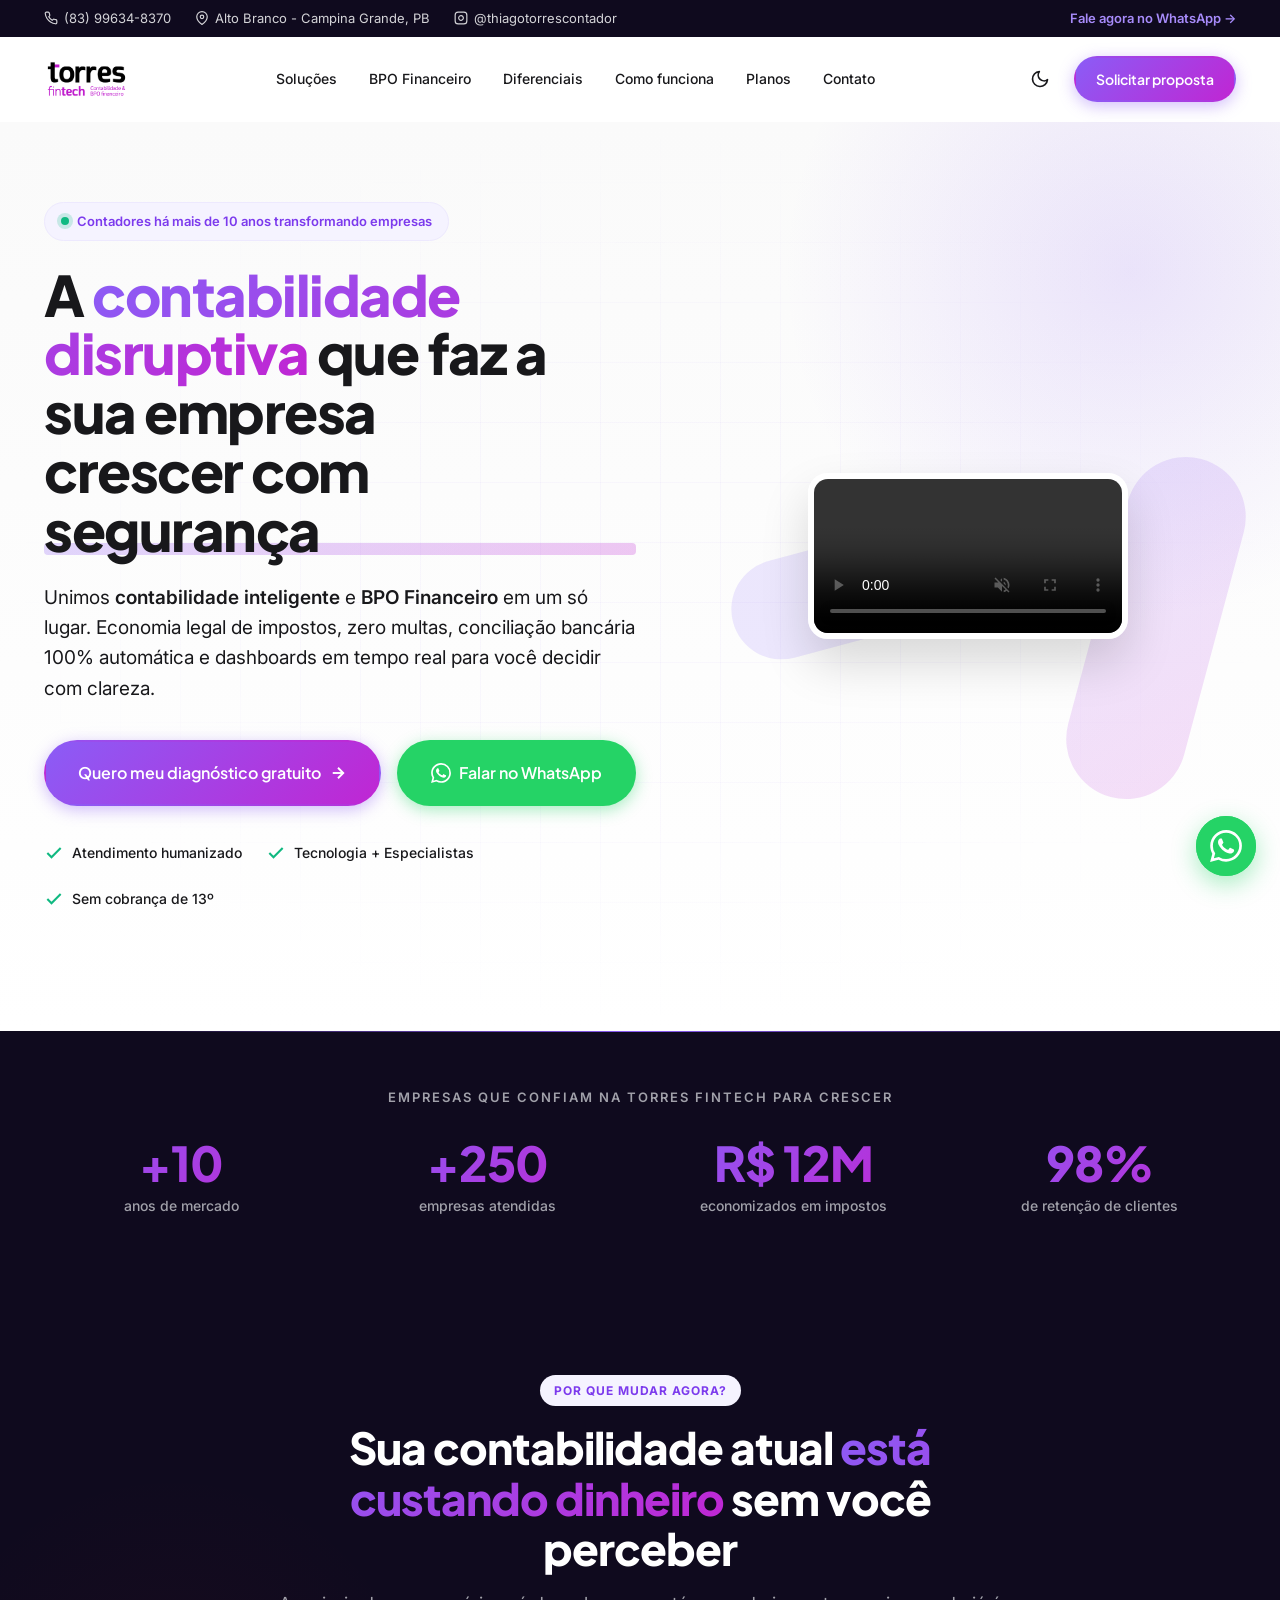
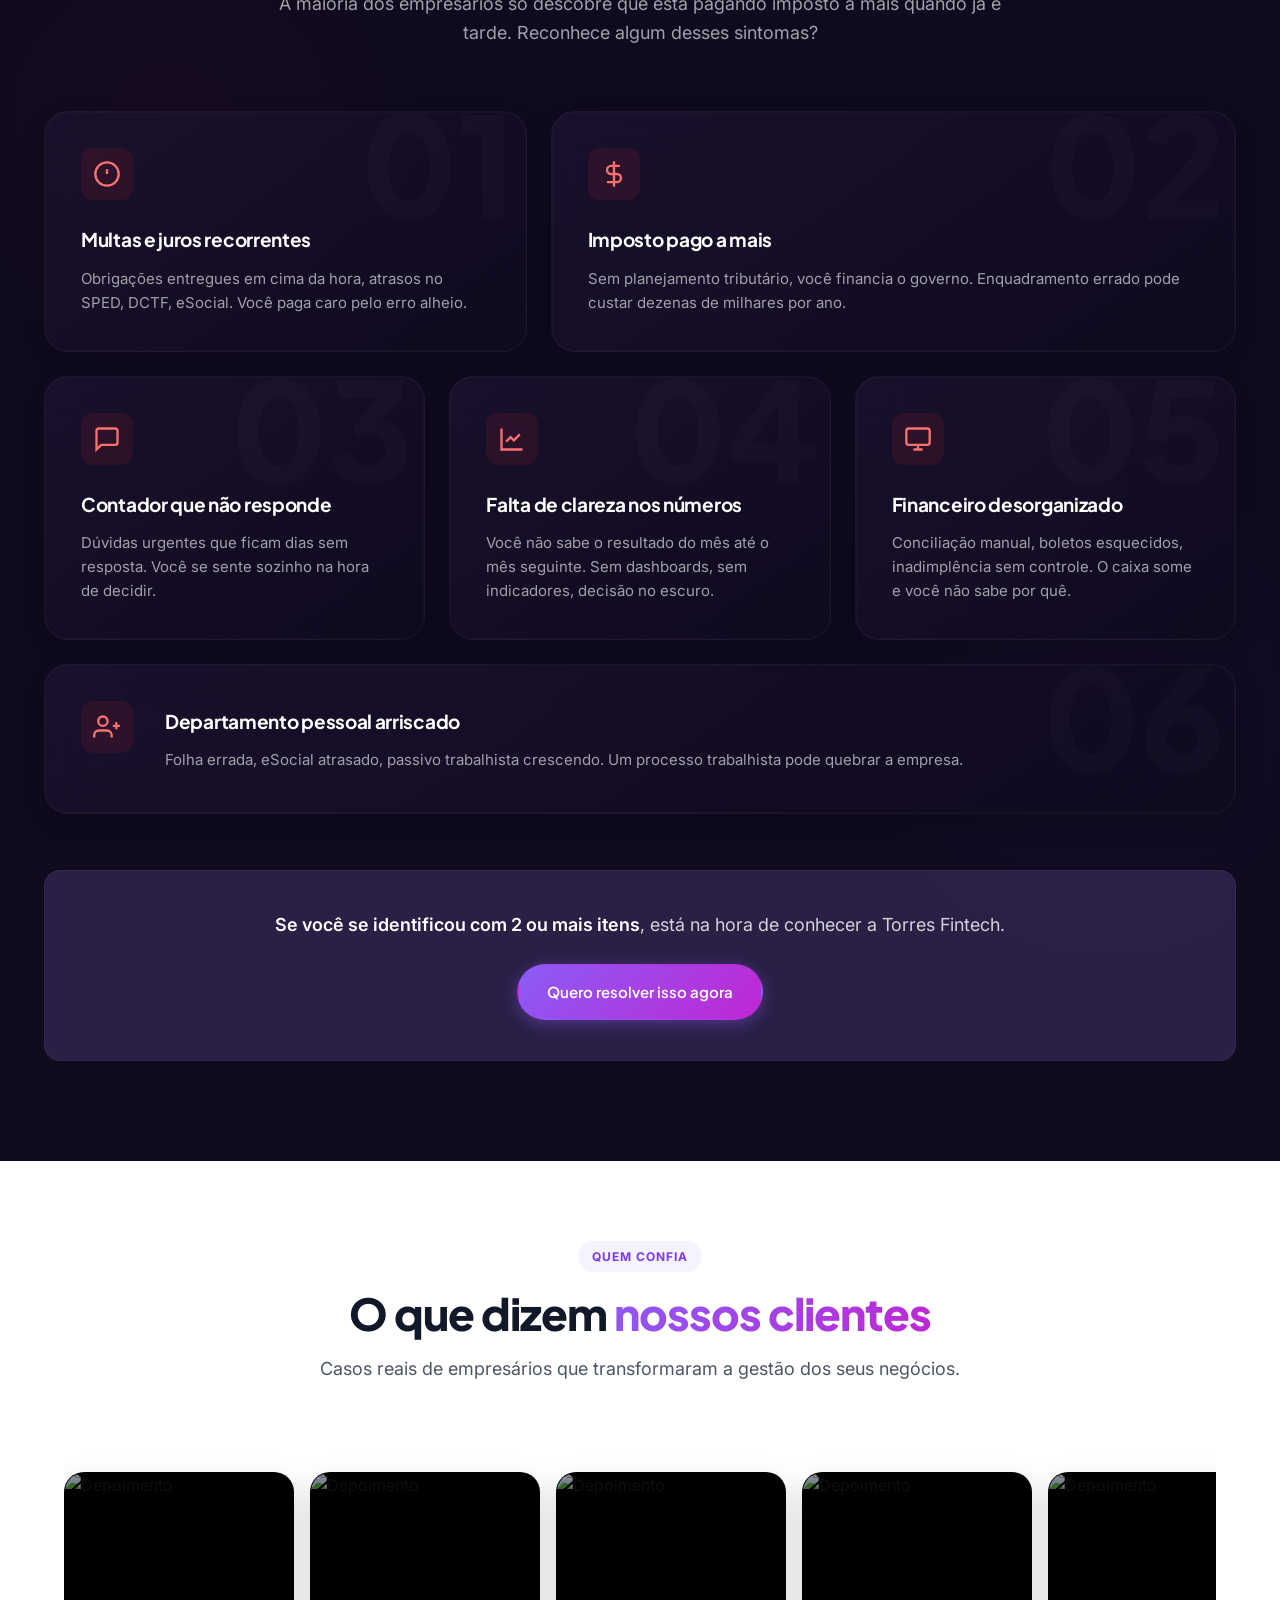
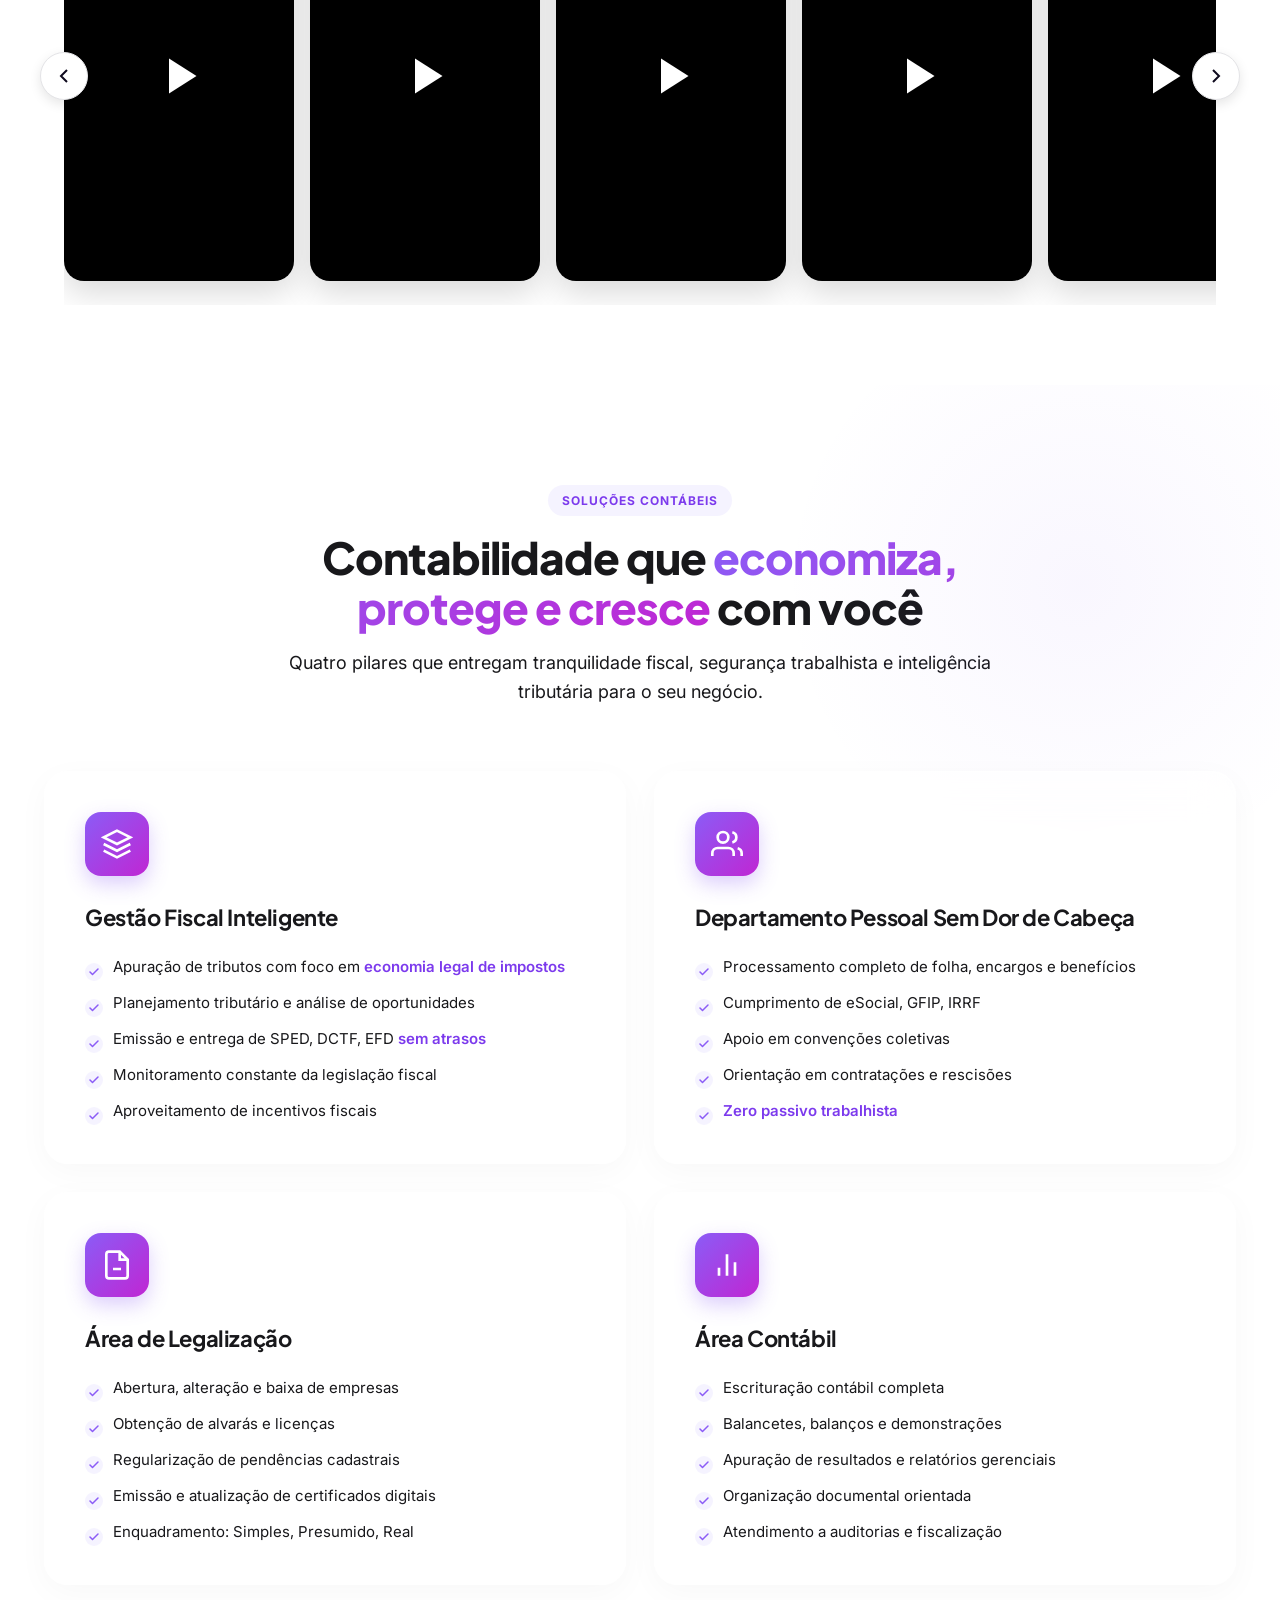
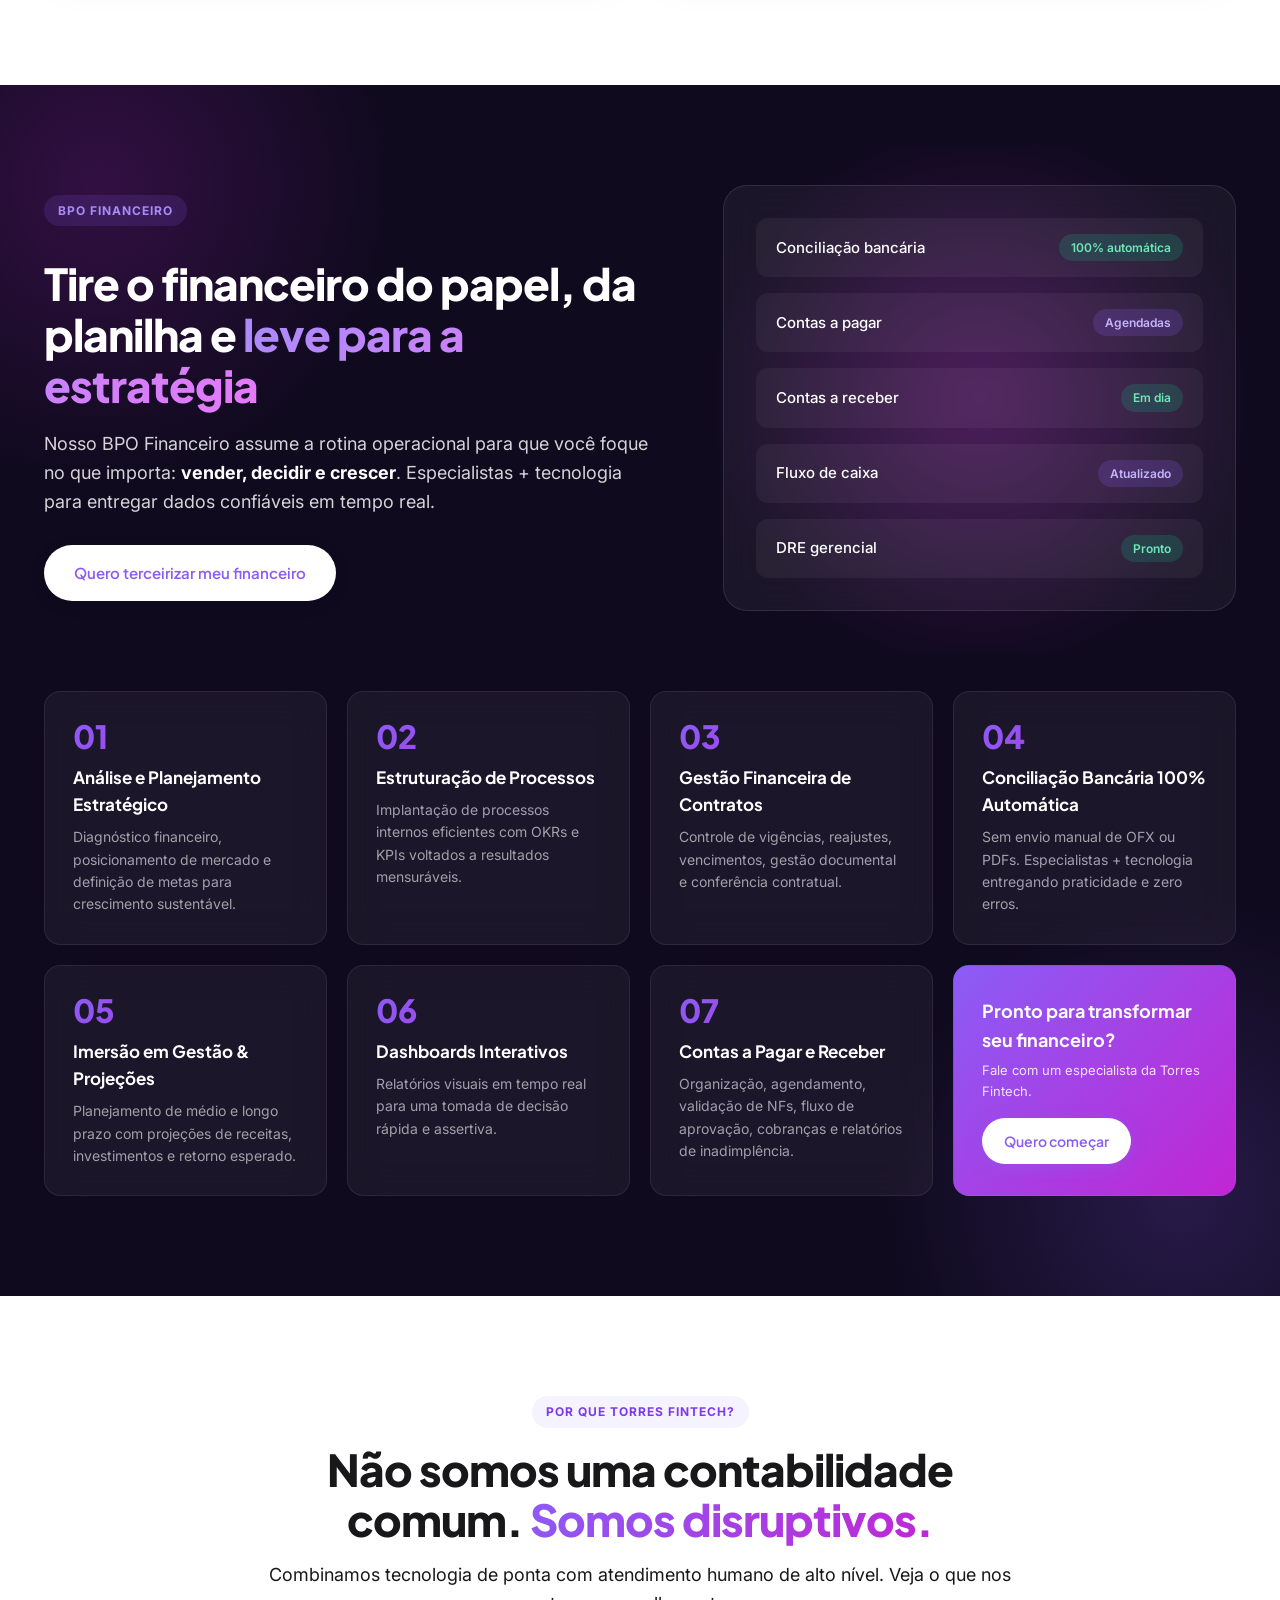
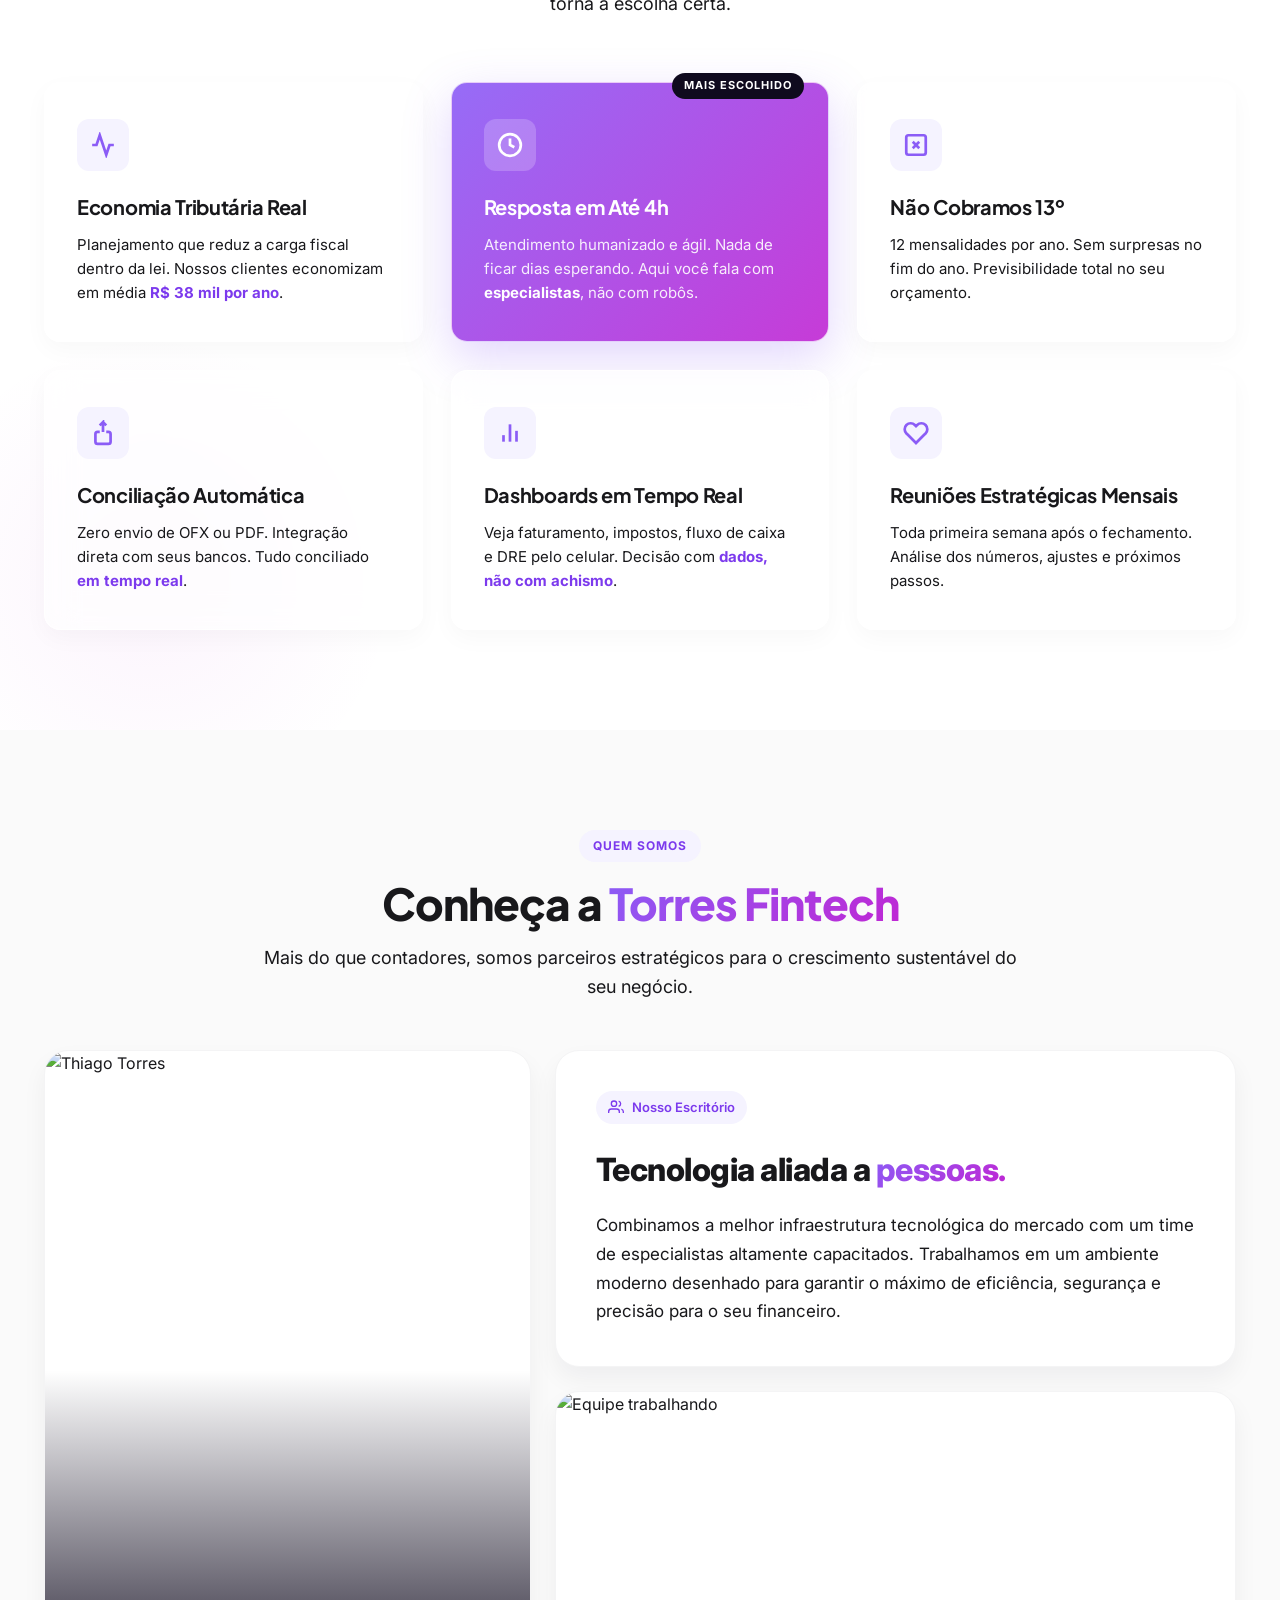
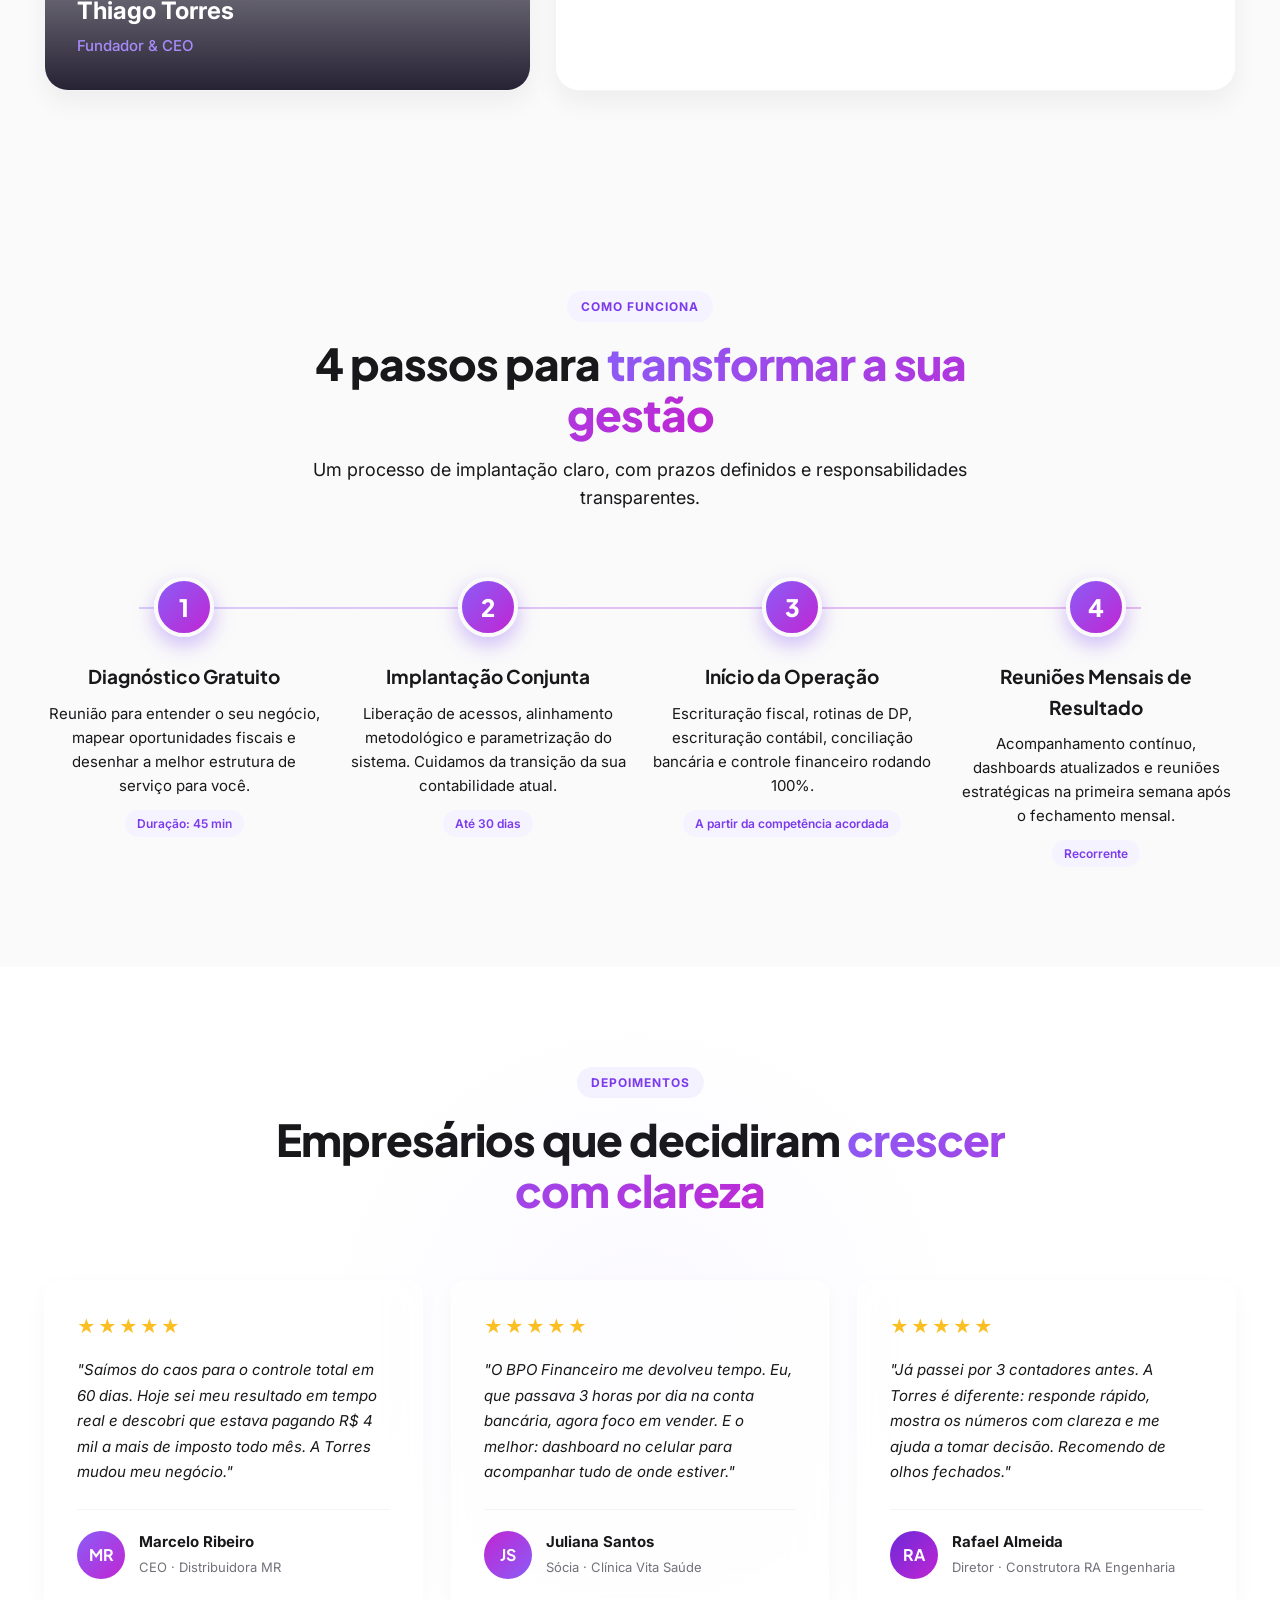
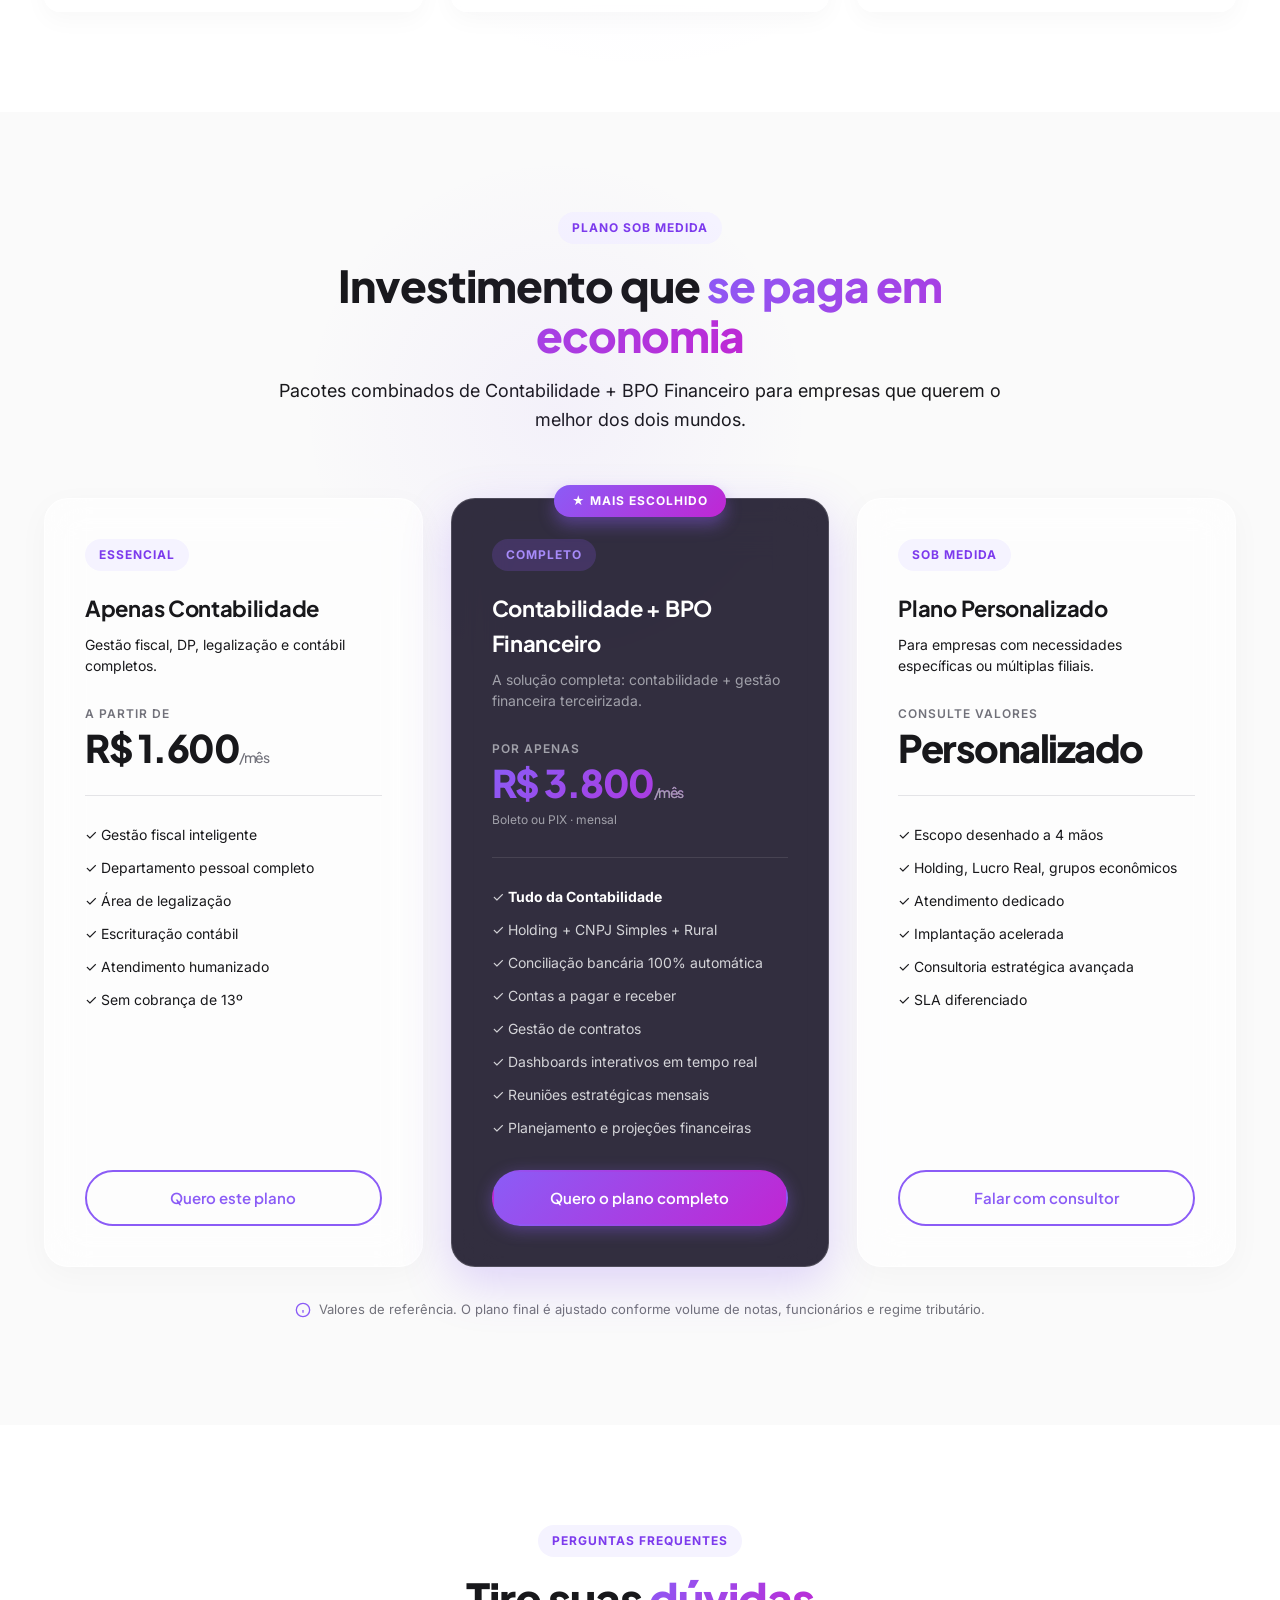
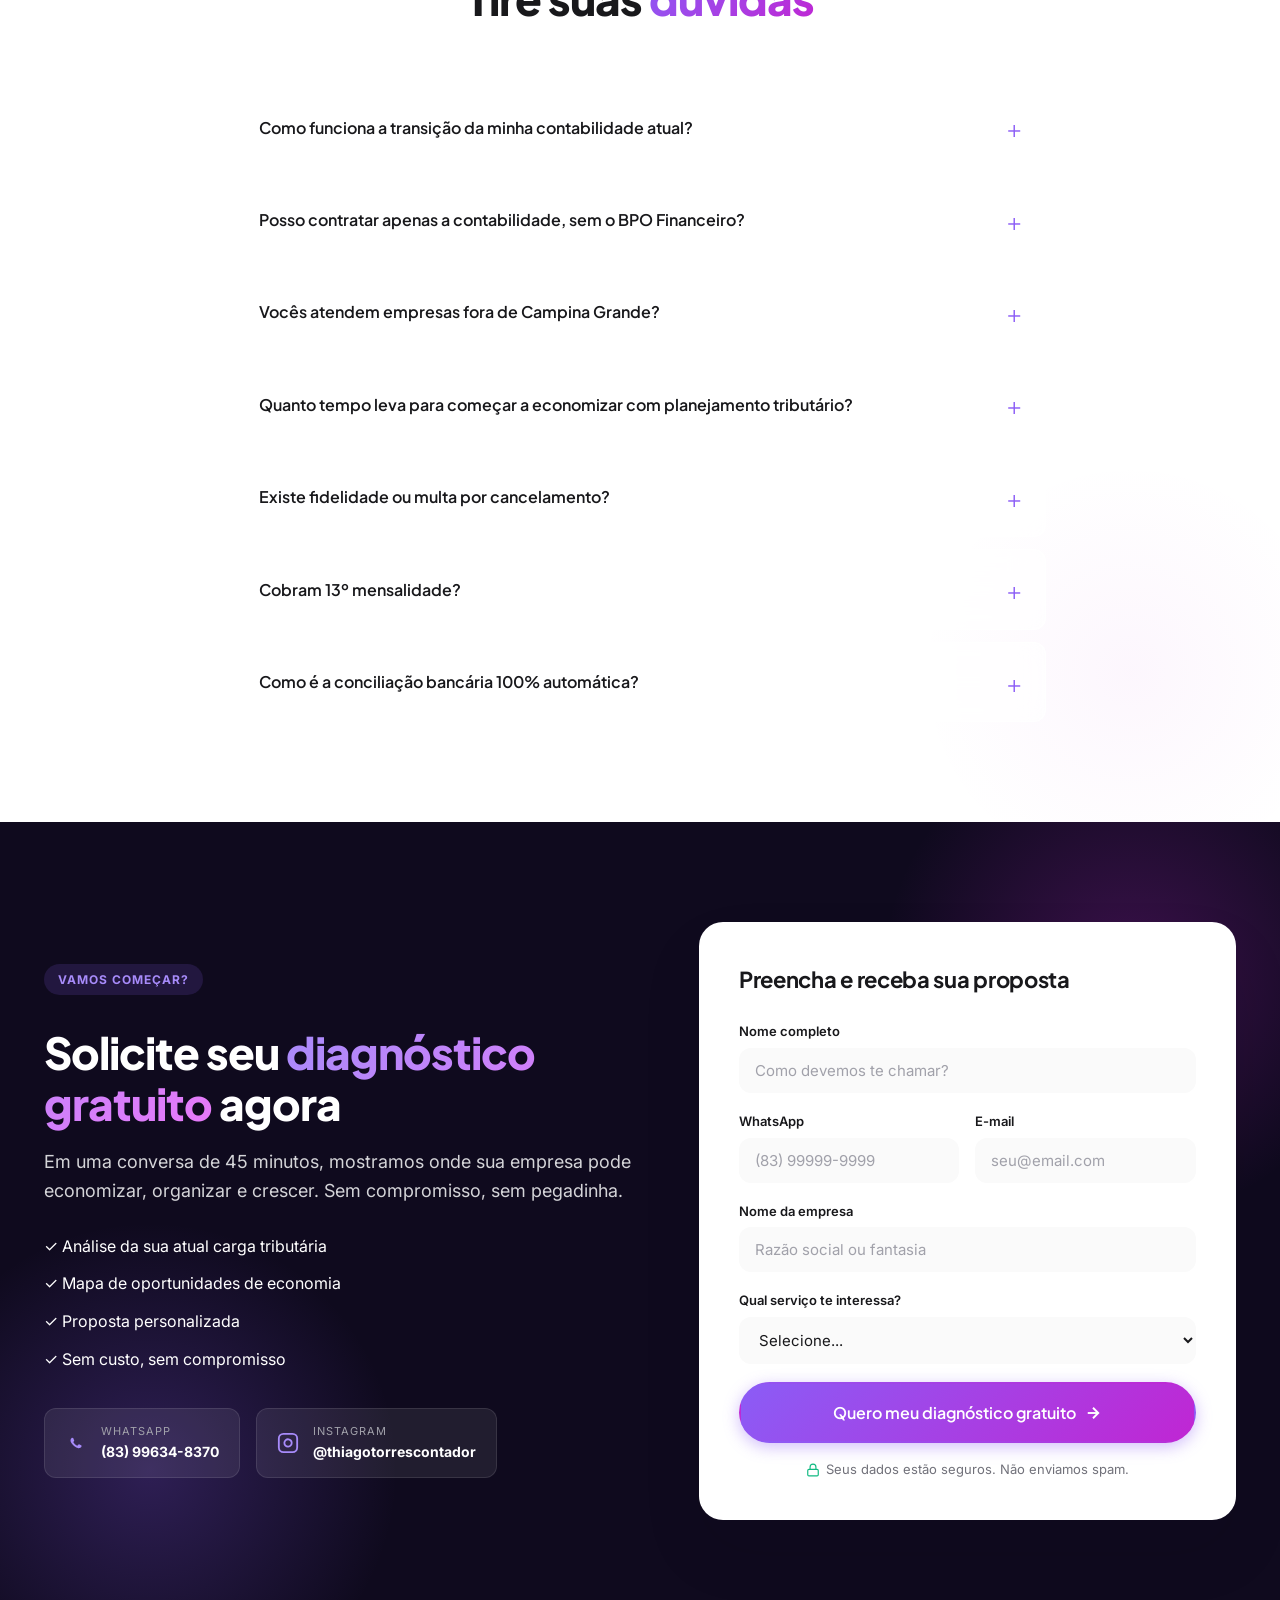
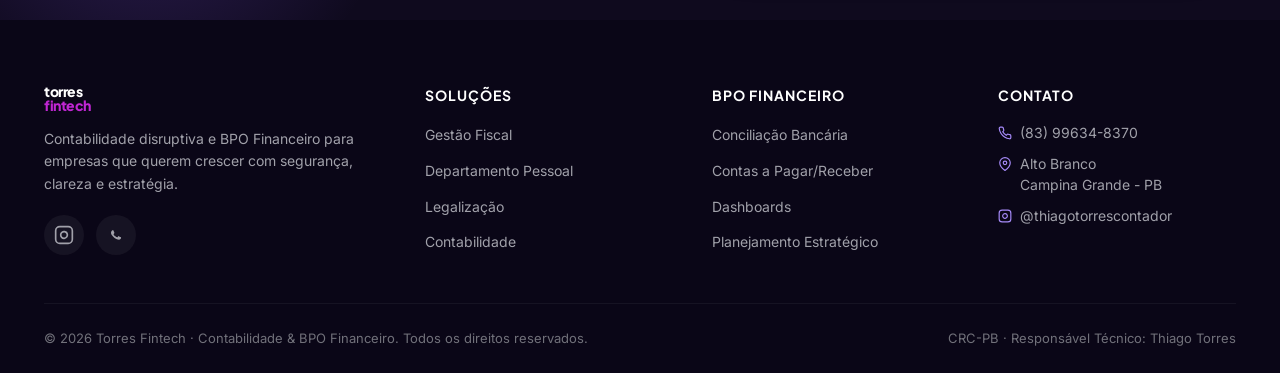
==== index.html @ c16d5f2f "style: converte logo para PNG transparente e remove gambiarra do CSS" ====
<!DOCTYPE html>
<html lang="pt-BR">
<head>
    <meta charset="UTF-8">
    <meta name="viewport" content="width=device-width, initial-scale=1.0">
    <title>Torres Fintech | Contabilidade & BPO Financeiro que transforma o seu negócio</title>
    <meta name="description" content="Torres Fintech - Contabilidade inteligente e BPO Financeiro para empresas que querem crescer com segurança fiscal, economia de impostos e gestão financeira de excelência.">
    <meta name="keywords" content="contabilidade, BPO financeiro, Campina Grande, contador, gestão fiscal, planejamento tributário">
    
    <!-- SEO & Open Graph -->
    <link rel="canonical" href="https://www.torresfintech.com.br/">
    <meta property="og:locale" content="pt_BR">
    <meta property="og:type" content="website">
    <meta property="og:title" content="Torres Fintech | Contabilidade & BPO Financeiro">
    <meta property="og:description" content="Contabilidade inteligente e BPO Financeiro para empresas que querem crescer com segurança fiscal e economia de impostos.">
    <meta property="og:url" content="https://www.torresfintech.com.br/">
    <meta property="og:site_name" content="Torres Fintech">
    <meta property="og:image" content="https://www.torresfintech.com.br/assets/og-image.jpg">
    
    <!-- Twitter Cards -->
    <meta name="twitter:card" content="summary_large_image">
    <meta name="twitter:title" content="Torres Fintech | Contabilidade & BPO Financeiro">
    <meta name="twitter:description" content="Contabilidade inteligente e BPO Financeiro para empresas que querem crescer com segurança fiscal.">
    <meta name="twitter:image" content="https://www.torresfintech.com.br/assets/og-image.jpg">

    <!-- Theme Color -->
    <meta name="theme-color" content="#8B5CF6">

    <!-- Schema.org Markup -->
    <script type="application/ld+json">
    {
      "@context": "https://schema.org",
      "@type": "AccountingService",
      "name": "Torres Fintech",
      "image": "https://www.torresfintech.com.br/assets/logo.png",
      "@id": "https://www.torresfintech.com.br/",
      "url": "https://www.torresfintech.com.br/",
      "telephone": "+5583996348370",
      "address": {
        "@type": "PostalAddress",
        "streetAddress": "Alto Branco",
        "addressLocality": "Campina Grande",
        "addressRegion": "PB",
        "addressCountry": "BR"
      },
      "openingHoursSpecification": {
        "@type": "OpeningHoursSpecification",
        "dayOfWeek": ["Monday", "Tuesday", "Wednesday", "Thursday", "Friday"],
        "opens": "08:00",
        "closes": "18:00"
      },
      "sameAs": [
        "https://www.instagram.com/thiagotorrescontador"
      ]
    }
    </script>

    <link rel="preconnect" href="https://fonts.googleapis.com">
    <link rel="preconnect" href="https://fonts.gstatic.com" crossorigin>
    <link href="https://fonts.googleapis.com/css2?family=Inter:wght@300;400;500;600;700;800;900&family=Plus+Jakarta+Sans:wght@400;500;600;700;800&display=swap" rel="stylesheet">
    <link rel="stylesheet" href="styles.css?v=12">
    <link rel="stylesheet" href="video_modal.css">
    <link rel="icon" type="image/jpeg" href="IMG_8817.JPEG">
</head>
<body>

    <!-- Top Bar -->
    <div class="top-bar">
        <div class="container top-bar-inner">
            <div class="top-bar-info">
                <span><svg width="14" height="14" viewBox="0 0 24 24" fill="none" stroke="currentColor" stroke-width="2"><path d="M22 16.92v3a2 2 0 0 1-2.18 2 19.79 19.79 0 0 1-8.63-3.07 19.5 19.5 0 0 1-6-6 19.79 19.79 0 0 1-3.07-8.67A2 2 0 0 1 4.11 2h3a2 2 0 0 1 2 1.72c.127.96.361 1.903.7 2.81a2 2 0 0 1-.45 2.11L8.09 9.91a16 16 0 0 0 6 6l1.27-1.27a2 2 0 0 1 2.11-.45c.907.339 1.85.573 2.81.7A2 2 0 0 1 22 16.92z"/></svg> (83) 99634-8370</span>
                <span class="hide-mobile"><svg width="14" height="14" viewBox="0 0 24 24" fill="none" stroke="currentColor" stroke-width="2"><path d="M21 10c0 7-9 13-9 13s-9-6-9-13a9 9 0 0 1 18 0z"/><circle cx="12" cy="10" r="3"/></svg> Alto Branco - Campina Grande, PB</span>
                <span class="hide-mobile"><svg width="14" height="14" viewBox="0 0 24 24" fill="none" stroke="currentColor" stroke-width="2"><rect x="2" y="2" width="20" height="20" rx="5" ry="5"/><path d="M16 11.37A4 4 0 1 1 12.63 8 4 4 0 0 1 16 11.37z"/><line x1="17.5" y1="6.5" x2="17.51" y2="6.5"/></svg> @thiagotorrescontador</span>
            </div>
            <a href="https://wa.me/5583996348370" class="top-bar-cta hide-mobile" target="_blank">Fale agora no WhatsApp →</a>
        </div>
    </div>

    <!-- Header -->
    <header class="header" id="header">
        <div class="container header-inner">
            <a href="#" class="logo" style="display: flex; align-items: center;">
                <img src="logo_transparent.png" alt="Torres Fintech" style="height: 48px; width: auto; object-fit: contain;">
            </a>
            <nav class="nav">
                <a href="#solucoes">Soluções</a>
                <a href="#bpo">BPO Financeiro</a>
                <a href="#diferenciais">Diferenciais</a>
                <a href="#processo">Como funciona</a>
                <a href="#planos">Planos</a>
                <a href="#contato">Contato</a>
            </nav>
            <div class="header-actions" style="display: flex; align-items: center; gap: 16px;">
                <button class="theme-toggle" id="themeToggle" aria-label="Alternar Tema" style="background: transparent; border: none; color: var(--text-main); cursor: pointer; display: flex; align-items: center; justify-content: center; padding: 8px;">
                    <svg class="sun-icon" xmlns="http://www.w3.org/2000/svg" width="20" height="20" viewBox="0 0 24 24" fill="none" stroke="currentColor" stroke-width="2" stroke-linecap="round" stroke-linejoin="round" style="display: none;"><circle cx="12" cy="12" r="5"></circle><line x1="12" y1="1" x2="12" y2="3"></line><line x1="12" y1="21" x2="12" y2="23"></line><line x1="4.22" y1="4.22" x2="5.64" y2="5.64"></line><line x1="18.36" y1="18.36" x2="19.78" y2="19.78"></line><line x1="1" y1="12" x2="3" y2="12"></line><line x1="21" y1="12" x2="23" y2="12"></line><line x1="4.22" y1="19.78" x2="5.64" y2="18.36"></line><line x1="18.36" y1="5.64" x2="19.78" y2="4.22"></line></svg>
                    <svg class="moon-icon" xmlns="http://www.w3.org/2000/svg" width="20" height="20" viewBox="0 0 24 24" fill="none" stroke="currentColor" stroke-width="2" stroke-linecap="round" stroke-linejoin="round"><path d="M21 12.79A9 9 0 1 1 11.21 3 7 7 0 0 0 21 12.79z"></path></svg>
                </button>
                <a href="#contato" class="btn btn-primary btn-sm">Solicitar proposta</a>
            </div>
            <button class="mobile-toggle" id="mobileToggle" aria-label="Menu">
                <span></span><span></span><span></span>
            </button>
        </div>
    </header>

    <!-- HERO -->
    <section class="hero">
        <div class="hero-bg-shape"></div>
        <div class="hero-bg-grid"></div>
        <div class="container hero-inner">
            <div class="hero-content">
                <span class="badge badge-glow">
                    <span class="dot"></span> Contadores há mais de 10 anos transformando empresas
                </span>
                <h1 class="hero-title">
                    A <span class="gradient-text">contabilidade disruptiva</span> que faz a sua empresa <span class="underline-accent">crescer com segurança</span>
                </h1>
                <p class="hero-subtitle">
                    Unimos <strong>contabilidade inteligente</strong> e <strong>BPO Financeiro</strong> em um só lugar.
                    Economia legal de impostos, zero multas, conciliação bancária 100% automática e dashboards em tempo real para você decidir com clareza.
                </p>

                <div class="hero-ctas">
                    <a href="#contato" class="btn btn-primary btn-lg">
                        Quero meu diagnóstico gratuito
                        <svg width="18" height="18" viewBox="0 0 24 24" fill="none" stroke="currentColor" stroke-width="2.5"><line x1="5" y1="12" x2="19" y2="12"/><polyline points="12 5 19 12 12 19"/></svg>
                    </a>
                    <a href="https://wa.me/5583996348370?text=Olá!%20Quero%20saber%20mais%20sobre%20a%20Torres%20Fintech" target="_blank" class="btn btn-whatsapp btn-lg">
                        <svg width="20" height="20" viewBox="0 0 24 24" fill="currentColor"><path d="M17.472 14.382c-.297-.149-1.758-.867-2.03-.967-.273-.099-.471-.148-.67.15-.197.297-.767.966-.94 1.164-.173.199-.347.223-.644.075-.297-.15-1.255-.463-2.39-1.475-.883-.788-1.48-1.761-1.653-2.059-.173-.297-.018-.458.13-.606.134-.133.298-.347.446-.52.149-.174.198-.298.298-.497.099-.198.05-.371-.025-.52-.075-.149-.669-1.612-.916-2.207-.242-.579-.487-.5-.669-.51-.173-.008-.371-.01-.57-.01-.198 0-.52.074-.792.372-.272.297-1.04 1.016-1.04 2.479 0 1.462 1.065 2.875 1.213 3.074.149.198 2.096 3.2 5.077 4.487.709.306 1.262.489 1.694.625.712.227 1.36.195 1.871.118.571-.085 1.758-.719 2.006-1.413.248-.694.248-1.289.173-1.413-.074-.124-.272-.198-.57-.347m-5.421 7.403h-.004a9.87 9.87 0 01-5.031-1.378l-.361-.214-3.741.982.998-3.648-.235-.374a9.86 9.86 0 01-1.51-5.26c.001-5.45 4.436-9.884 9.888-9.884 2.64 0 5.122 1.03 6.988 2.898a9.825 9.825 0 012.893 6.994c-.003 5.45-4.437 9.884-9.885 9.884m8.413-18.297A11.815 11.815 0 0012.05 0C5.495 0 .16 5.335.157 11.892c0 2.096.547 4.142 1.588 5.945L.057 24l6.305-1.654a11.882 11.882 0 005.683 1.448h.005c6.554 0 11.89-5.335 11.893-11.893a11.821 11.821 0 00-3.48-8.413Z"/></svg>
                        Falar no WhatsApp
                    </a>
                </div>

                <div class="hero-trust">
                    <div class="trust-item">
                        <svg width="20" height="20" viewBox="0 0 24 24" fill="none" stroke="currentColor" stroke-width="2.5"><polyline points="20 6 9 17 4 12"/></svg>
                        Atendimento humanizado
                    </div>
                    <div class="trust-item">
                        <svg width="20" height="20" viewBox="0 0 24 24" fill="none" stroke="currentColor" stroke-width="2.5"><polyline points="20 6 9 17 4 12"/></svg>
                        Tecnologia + Especialistas
                    </div>
                    <div class="trust-item">
                        <svg width="20" height="20" viewBox="0 0 24 24" fill="none" stroke="currentColor" stroke-width="2.5"><polyline points="20 6 9 17 4 12"/></svg>
                        Sem cobrança de 13º
                    </div>
                </div>
            </div>

            <div class="hero-visual" style="position: relative; display: flex; justify-content: center; align-items: center; padding: 20px;">
                <!-- Decorative background elements -->
                <div style="position: absolute; top: 0; right: 20px; width: 120px; height: 350px; background: linear-gradient(135deg, var(--primary), var(--accent)); border-radius: 60px; transform: rotate(15deg); opacity: 0.15; z-index: 1;"></div>
                <div style="position: absolute; bottom: 10px; left: 30px; width: 180px; height: 100px; background: var(--primary-light); border-radius: 50px; transform: rotate(-15deg); opacity: 0.2; z-index: 1;"></div>
                
                <video src="IMG_8730.MOV" controls autoplay loop muted playsinline style="width: 100%; max-width: 320px; height: auto; position: relative; z-index: 2; display: block; margin: 0 auto; border-radius: 20px; box-shadow: 0 24px 48px rgba(0,0,0,0.15); border: 6px solid var(--white);"></video>
            </div>
        </div>
    </section>

    <!-- LOGOS / TRUST STRIP -->
    <section class="trust-strip">
        <div class="container">
            <p class="trust-strip-title">Empresas que confiam na Torres Fintech para crescer</p>
            <div class="trust-strip-stats">
                <div class="stat">
                    <span class="stat-number">+10</span>
                    <span class="stat-label">anos de mercado</span>
                </div>
                <div class="stat">
                    <span class="stat-number">+250</span>
                    <span class="stat-label">empresas atendidas</span>
                </div>
                <div class="stat">
                    <span class="stat-number">R$ 12M</span>
                    <span class="stat-label">economizados em impostos</span>
                </div>
                <div class="stat">
                    <span class="stat-number">98%</span>
                    <span class="stat-label">de retenção de clientes</span>
                </div>
            </div>
        </div>
    </section>

    <!-- PROBLEM SECTION -->
    <section class="problem">
        <div class="container">
            <div class="section-header">
                <span class="eyebrow">Por que mudar agora?</span>
                <h2>Sua contabilidade atual <span class="gradient-text">está custando dinheiro</span> sem você perceber</h2>
                <p class="section-subtitle">A maioria dos empresários só descobre que está pagando imposto a mais quando já é tarde. Reconhece algum desses sintomas?</p>
            </div>

            <div class="problem-grid bento-grid">
                <div class="problem-card">
                    <span class="bg-number">01</span>
                    <div class="problem-icon">
                        <svg width="28" height="28" viewBox="0 0 24 24" fill="none" stroke="currentColor" stroke-width="2"><circle cx="12" cy="12" r="10"/><line x1="12" y1="8" x2="12" y2="12"/><line x1="12" y1="16" x2="12.01" y2="16"/></svg>
                    </div>
                    <h3>Multas e juros recorrentes</h3>
                    <p>Obrigações entregues em cima da hora, atrasos no SPED, DCTF, eSocial. Você paga caro pelo erro alheio.</p>
                </div>
                <div class="problem-card">
                    <span class="bg-number">02</span>
                    <div class="problem-icon">
                        <svg width="28" height="28" viewBox="0 0 24 24" fill="none" stroke="currentColor" stroke-width="2"><line x1="12" y1="1" x2="12" y2="23"/><path d="M17 5H9.5a3.5 3.5 0 0 0 0 7h5a3.5 3.5 0 0 1 0 7H6"/></svg>
                    </div>
                    <h3>Imposto pago a mais</h3>
                    <p>Sem planejamento tributário, você financia o governo. Enquadramento errado pode custar dezenas de milhares por ano.</p>
                </div>
                <div class="problem-card">
                    <span class="bg-number">03</span>
                    <div class="problem-icon">
                        <svg width="28" height="28" viewBox="0 0 24 24" fill="none" stroke="currentColor" stroke-width="2"><path d="M21 15a2 2 0 0 1-2 2H7l-4 4V5a2 2 0 0 1 2-2h14a2 2 0 0 1 2 2z"/></svg>
                    </div>
                    <h3>Contador que não responde</h3>
                    <p>Dúvidas urgentes que ficam dias sem resposta. Você se sente sozinho na hora de decidir.</p>
                </div>
                <div class="problem-card">
                    <span class="bg-number">04</span>
                    <div class="problem-icon">
                        <svg width="28" height="28" viewBox="0 0 24 24" fill="none" stroke="currentColor" stroke-width="2"><path d="M3 3v18h18"/><path d="M18.7 8l-5.1 5.2-2.8-2.7L7 14.3"/></svg>
                    </div>
                    <h3>Falta de clareza nos números</h3>
                    <p>Você não sabe o resultado do mês até o mês seguinte. Sem dashboards, sem indicadores, decisão no escuro.</p>
                </div>
                <div class="problem-card">
                    <span class="bg-number">05</span>
                    <div class="problem-icon">
                        <svg width="28" height="28" viewBox="0 0 24 24" fill="none" stroke="currentColor" stroke-width="2"><rect x="2" y="3" width="20" height="14" rx="2" ry="2"/><line x1="8" y1="21" x2="16" y2="21"/><line x1="12" y1="17" x2="12" y2="21"/></svg>
                    </div>
                    <h3>Financeiro desorganizado</h3>
                    <p>Conciliação manual, boletos esquecidos, inadimplência sem controle. O caixa some e você não sabe por quê.</p>
                </div>
                <div class="problem-card horizontal-card">
                    <span class="bg-number">06</span>
                    <div class="problem-icon">
                        <svg width="28" height="28" viewBox="0 0 24 24" fill="none" stroke="currentColor" stroke-width="2"><path d="M16 21v-2a4 4 0 0 0-4-4H5a4 4 0 0 0-4 4v2"/><circle cx="8.5" cy="7" r="4"/><line x1="20" y1="8" x2="20" y2="14"/><line x1="23" y1="11" x2="17" y2="11"/></svg>
                    </div>
                    <div class="card-content-wrap">
                        <h3>Departamento pessoal arriscado</h3>
                        <p>Folha errada, eSocial atrasado, passivo trabalhista crescendo. Um processo trabalhista pode quebrar a empresa.</p>
                    </div>
                </div>
            </div>

            <div class="problem-cta">
                <p><strong>Se você se identificou com 2 ou mais itens</strong>, está na hora de conhecer a Torres Fintech.</p>
                <a href="#contato" class="btn btn-primary">Quero resolver isso agora</a>
            </div>
        </div>
    </section>
    <!-- STORIES CAROUSEL -->
    <section class="testimonials-stories" id="depoimentos">
        <div class="container">
            <div class="section-header">
                <span class="eyebrow">Quem Confia</span>
                <h2>O que dizem <span class="gradient-text">nossos clientes</span></h2>
                <p class="section-subtitle">Casos reais de empresários que transformaram a gestão dos seus negócios.</p>
            </div>
        </div>
        
        <div class="stories-wrapper">
            <button class="story-nav prev" aria-label="Anterior">
                <svg width="24" height="24" viewBox="0 0 24 24" fill="none" stroke="currentColor" stroke-width="2"><polyline points="15 18 9 12 15 6"></polyline></svg>
            </button>
            <div class="stories-scroll">
                <!-- Para simplificar, vou colocar apenas 5 divs com a chamada do modal. 
                     O usuário pode colocar IDs de vídeos reais. -->
                <div class="story-card" onclick="openVideoModal('ScMzIvxBSi4')">
                    <img src="https://img.youtube.com/vi/ScMzIvxBSi4/hqdefault.jpg" alt="Depoimento">
                    <div class="play-overlay"><svg viewBox="0 0 24 24" fill="currentColor"><path d="M8 5v14l11-7z"/></svg></div>
                </div>
                <div class="story-card" onclick="openVideoModal('ScMzIvxBSi4')">
                    <img src="https://img.youtube.com/vi/ScMzIvxBSi4/hqdefault.jpg" alt="Depoimento">
                    <div class="play-overlay"><svg viewBox="0 0 24 24" fill="currentColor"><path d="M8 5v14l11-7z"/></svg></div>
                </div>
                <div class="story-card" onclick="openVideoModal('ScMzIvxBSi4')">
                    <img src="https://img.youtube.com/vi/ScMzIvxBSi4/hqdefault.jpg" alt="Depoimento">
                    <div class="play-overlay"><svg viewBox="0 0 24 24" fill="currentColor"><path d="M8 5v14l11-7z"/></svg></div>
                </div>
                <div class="story-card" onclick="openVideoModal('ScMzIvxBSi4')">
                    <img src="https://img.youtube.com/vi/ScMzIvxBSi4/hqdefault.jpg" alt="Depoimento">
                    <div class="play-overlay"><svg viewBox="0 0 24 24" fill="currentColor"><path d="M8 5v14l11-7z"/></svg></div>
                </div>
                <div class="story-card" onclick="openVideoModal('ScMzIvxBSi4')">
                    <img src="https://img.youtube.com/vi/ScMzIvxBSi4/hqdefault.jpg" alt="Depoimento">
                    <div class="play-overlay"><svg viewBox="0 0 24 24" fill="currentColor"><path d="M8 5v14l11-7z"/></svg></div>
                </div>
            </div>
            <button class="story-nav next" aria-label="Próximo">
                <svg width="24" height="24" viewBox="0 0 24 24" fill="none" stroke="currentColor" stroke-width="2"><polyline points="9 18 15 12 9 6"></polyline></svg>
            </button>
        </div>
    </section>

    <!-- SOLUTIONS - CONTABILIDADE -->
    <section class="solutions" id="solucoes">
        <div class="container">
            <div class="section-header">
                <span class="eyebrow">Soluções Contábeis</span>
                <h2>Contabilidade que <span class="gradient-text">economiza, protege e cresce</span> com você</h2>
                <p class="section-subtitle">Quatro pilares que entregam tranquilidade fiscal, segurança trabalhista e inteligência tributária para o seu negócio.</p>
            </div>

            <div class="solutions-grid">
                <div class="solution-card">
                    <div class="solution-icon">
                        <svg width="32" height="32" viewBox="0 0 24 24" fill="none" stroke="currentColor" stroke-width="2"><path d="M12 2L2 7l10 5 10-5-10-5z"/><path d="M2 17l10 5 10-5"/><path d="M2 12l10 5 10-5"/></svg>
                    </div>
                    <h3>Gestão Fiscal Inteligente</h3>
                    <ul class="solution-list">
                        <li>Apuração de tributos com foco em <strong>economia legal de impostos</strong></li>
                        <li>Planejamento tributário e análise de oportunidades</li>
                        <li>Emissão e entrega de SPED, DCTF, EFD <strong>sem atrasos</strong></li>
                        <li>Monitoramento constante da legislação fiscal</li>
                        <li>Aproveitamento de incentivos fiscais</li>
                    </ul>
                </div>

                <div class="solution-card">
                    <div class="solution-icon">
                        <svg width="32" height="32" viewBox="0 0 24 24" fill="none" stroke="currentColor" stroke-width="2"><path d="M17 21v-2a4 4 0 0 0-4-4H5a4 4 0 0 0-4 4v2"/><circle cx="9" cy="7" r="4"/><path d="M23 21v-2a4 4 0 0 0-3-3.87"/><path d="M16 3.13a4 4 0 0 1 0 7.75"/></svg>
                    </div>
                    <h3>Departamento Pessoal Sem Dor de Cabeça</h3>
                    <ul class="solution-list">
                        <li>Processamento completo de folha, encargos e benefícios</li>
                        <li>Cumprimento de eSocial, GFIP, IRRF</li>
                        <li>Apoio em convenções coletivas</li>
                        <li>Orientação em contratações e rescisões</li>
                        <li><strong>Zero passivo trabalhista</strong></li>
                    </ul>
                </div>

                <div class="solution-card">
                    <div class="solution-icon">
                        <svg width="32" height="32" viewBox="0 0 24 24" fill="none" stroke="currentColor" stroke-width="2"><path d="M14 2H6a2 2 0 0 0-2 2v16a2 2 0 0 0 2 2h12a2 2 0 0 0 2-2V8z"/><polyline points="14 2 14 8 20 8"/><line x1="9" y1="15" x2="15" y2="15"/></svg>
                    </div>
                    <h3>Área de Legalização</h3>
                    <ul class="solution-list">
                        <li>Abertura, alteração e baixa de empresas</li>
                        <li>Obtenção de alvarás e licenças</li>
                        <li>Regularização de pendências cadastrais</li>
                        <li>Emissão e atualização de certificados digitais</li>
                        <li>Enquadramento: Simples, Presumido, Real</li>
                    </ul>
                </div>

                <div class="solution-card">
                    <div class="solution-icon">
                        <svg width="32" height="32" viewBox="0 0 24 24" fill="none" stroke="currentColor" stroke-width="2"><line x1="18" y1="20" x2="18" y2="10"/><line x1="12" y1="20" x2="12" y2="4"/><line x1="6" y1="20" x2="6" y2="14"/></svg>
                    </div>
                    <h3>Área Contábil</h3>
                    <ul class="solution-list">
                        <li>Escrituração contábil completa</li>
                        <li>Balancetes, balanços e demonstrações</li>
                        <li>Apuração de resultados e relatórios gerenciais</li>
                        <li>Organização documental orientada</li>
                        <li>Atendimento a auditorias e fiscalização</li>
                    </ul>
                </div>
            </div>
        </div>
    </section>

    <!-- BPO FINANCEIRO -->
    <section class="bpo" id="bpo">
        <div class="container">
            <div class="bpo-header">
                <div class="bpo-text">
                    <span class="eyebrow eyebrow-light">BPO Financeiro</span>
                    <h2>Tire o financeiro do papel, da planilha e <span class="gradient-text-light">leve para a estratégia</span></h2>
                    <p>Nosso BPO Financeiro assume a rotina operacional para que você foque no que importa: <strong>vender, decidir e crescer</strong>. Especialistas + tecnologia para entregar dados confiáveis em tempo real.</p>
                    <a href="#contato" class="btn btn-light">Quero terceirizar meu financeiro</a>
                </div>
                <div class="bpo-image">
                    <div class="bpo-glow"></div>
                    <div class="bpo-card">
                        <div class="bpo-card-row">
                            <span>Conciliação bancária</span>
                            <span class="status-tag green">100% automática</span>
                        </div>
                        <div class="bpo-card-row">
                            <span>Contas a pagar</span>
                            <span class="status-tag purple">Agendadas</span>
                        </div>
                        <div class="bpo-card-row">
                            <span>Contas a receber</span>
                            <span class="status-tag green">Em dia</span>
                        </div>
                        <div class="bpo-card-row">
                            <span>Fluxo de caixa</span>
                            <span class="status-tag purple">Atualizado</span>
                        </div>
                        <div class="bpo-card-row">
                            <span>DRE gerencial</span>
                            <span class="status-tag green">Pronto</span>
                        </div>
                    </div>
                </div>
            </div>

            <div class="bpo-grid">
                <div class="bpo-item">
                    <div class="bpo-num">01</div>
                    <h4>Análise e Planejamento Estratégico</h4>
                    <p>Diagnóstico financeiro, posicionamento de mercado e definição de metas para crescimento sustentável.</p>
                </div>
                <div class="bpo-item">
                    <div class="bpo-num">02</div>
                    <h4>Estruturação de Processos</h4>
                    <p>Implantação de processos internos eficientes com OKRs e KPIs voltados a resultados mensuráveis.</p>
                </div>
                <div class="bpo-item">
                    <div class="bpo-num">03</div>
                    <h4>Gestão Financeira de Contratos</h4>
                    <p>Controle de vigências, reajustes, vencimentos, gestão documental e conferência contratual.</p>
                </div>
                <div class="bpo-item">
                    <div class="bpo-num">04</div>
                    <h4>Conciliação Bancária 100% Automática</h4>
                    <p>Sem envio manual de OFX ou PDFs. Especialistas + tecnologia entregando praticidade e zero erros.</p>
                </div>
                <div class="bpo-item">
                    <div class="bpo-num">05</div>
                    <h4>Imersão em Gestão & Projeções</h4>
                    <p>Planejamento de médio e longo prazo com projeções de receitas, investimentos e retorno esperado.</p>
                </div>
                <div class="bpo-item">
                    <div class="bpo-num">06</div>
                    <h4>Dashboards Interativos</h4>
                    <p>Relatórios visuais em tempo real para uma tomada de decisão rápida e assertiva.</p>
                </div>
                <div class="bpo-item">
                    <div class="bpo-num">07</div>
                    <h4>Contas a Pagar e Receber</h4>
                    <p>Organização, agendamento, validação de NFs, fluxo de aprovação, cobranças e relatórios de inadimplência.</p>
                </div>
                <div class="bpo-item bpo-item-cta">
                    <h4>Pronto para transformar seu financeiro?</h4>
                    <p>Fale com um especialista da Torres Fintech.</p>
                    <a href="#contato" class="btn btn-primary btn-sm">Quero começar</a>
                </div>
            </div>
        </div>
    </section>

    <!-- DIFERENCIAIS -->
    <section class="differentials" id="diferenciais">
        <div class="container">
            <div class="section-header">
                <span class="eyebrow">Por que Torres Fintech?</span>
                <h2>Não somos uma contabilidade comum. <span class="gradient-text">Somos disruptivos.</span></h2>
                <p class="section-subtitle">Combinamos tecnologia de ponta com atendimento humano de alto nível. Veja o que nos torna a escolha certa.</p>
            </div>

            <div class="diff-grid">
                <div class="diff-card">
                    <div class="diff-icon">
                        <svg width="26" height="26" viewBox="0 0 24 24" fill="none" stroke="currentColor" stroke-width="2.5"><polyline points="22 12 18 12 15 21 9 3 6 12 2 12"/></svg>
                    </div>
                    <h3>Economia Tributária Real</h3>
                    <p>Planejamento que reduz a carga fiscal dentro da lei. Nossos clientes economizam em média <strong>R$ 38 mil por ano</strong>.</p>
                </div>
                <div class="diff-card highlight">
                    <span class="diff-badge">Mais escolhido</span>
                    <div class="diff-icon">
                        <svg width="26" height="26" viewBox="0 0 24 24" fill="none" stroke="currentColor" stroke-width="2.5"><circle cx="12" cy="12" r="10"/><polyline points="12 6 12 12 16 14"/></svg>
                    </div>
                    <h3>Resposta em Até 4h</h3>
                    <p>Atendimento humanizado e ágil. Nada de ficar dias esperando. Aqui você fala com <strong>especialistas</strong>, não com robôs.</p>
                </div>
                <div class="diff-card">
                    <div class="diff-icon">
                        <svg width="26" height="26" viewBox="0 0 24 24" fill="none" stroke="currentColor" stroke-width="2.5"><rect x="3" y="3" width="18" height="18" rx="2" ry="2"/><line x1="9" y1="9" x2="15" y2="15"/><line x1="15" y1="9" x2="9" y2="15"/></svg>
                    </div>
                    <h3>Não Cobramos 13º</h3>
                    <p>12 mensalidades por ano. Sem surpresas no fim do ano. Previsibilidade total no seu orçamento.</p>
                </div>
                <div class="diff-card">
                    <div class="diff-icon">
                        <svg width="26" height="26" viewBox="0 0 24 24" fill="none" stroke="currentColor" stroke-width="2.5"><path d="M9 11H7a2 2 0 0 0-2 2v7a2 2 0 0 0 2 2h10a2 2 0 0 0 2-2v-7a2 2 0 0 0-2-2h-2"/><polyline points="12 11 12 2 9 5 12 2 15 5"/></svg>
                    </div>
                    <h3>Conciliação Automática</h3>
                    <p>Zero envio de OFX ou PDF. Integração direta com seus bancos. Tudo conciliado <strong>em tempo real</strong>.</p>
                </div>
                <div class="diff-card">
                    <div class="diff-icon">
                        <svg width="26" height="26" viewBox="0 0 24 24" fill="none" stroke="currentColor" stroke-width="2.5"><line x1="18" y1="20" x2="18" y2="10"/><line x1="12" y1="20" x2="12" y2="4"/><line x1="6" y1="20" x2="6" y2="14"/></svg>
                    </div>
                    <h3>Dashboards em Tempo Real</h3>
                    <p>Veja faturamento, impostos, fluxo de caixa e DRE pelo celular. Decisão com <strong>dados, não com achismo</strong>.</p>
                </div>
                <div class="diff-card">
                    <div class="diff-icon">
                        <svg width="26" height="26" viewBox="0 0 24 24" fill="none" stroke="currentColor" stroke-width="2.5"><path d="M20.84 4.61a5.5 5.5 0 0 0-7.78 0L12 5.67l-1.06-1.06a5.5 5.5 0 0 0-7.78 7.78l1.06 1.06L12 21.23l7.78-7.78 1.06-1.06a5.5 5.5 0 0 0 0-7.78z"/></svg>
                    </div>
                    <h3>Reuniões Estratégicas Mensais</h3>
                    <p>Toda primeira semana após o fechamento. Análise dos números, ajustes e próximos passos.</p>
                </div>
            </div>
        </div>
    </section>

    <!-- SOBRE NÓS -->
    <section class="about" id="sobre" style="padding: 100px 0; background-color: var(--bg-secondary);">
        <div class="container">
            <div class="section-header" style="margin-bottom: 48px;">
                <span class="eyebrow">Quem Somos</span>
                <h2>Conheça a <span class="gradient-text">Torres Fintech</span></h2>
                <p class="section-subtitle">Mais do que contadores, somos parceiros estratégicos para o crescimento sustentável do seu negócio.</p>
            </div>
            
            <style>
                .about-bento {
                    display: grid;
                    grid-template-columns: 1fr;
                    gap: 24px;
                }
                @media (min-width: 900px) {
                    .about-bento {
                        grid-template-columns: 5fr 7fr;
                    }
                }
                .bento-card {
                    background: var(--bg-main);
                    border-radius: 24px;
                    overflow: hidden;
                    box-shadow: var(--shadow-md);
                    border: 1px solid var(--gray-100);
                    position: relative;
                }
                .bento-card-text {
                    padding: 40px;
                    display: flex;
                    flex-direction: column;
                    justify-content: center;
                }
                .bento-img {
                    width: 100%;
                    height: 100%;
                    object-fit: cover;
                    transition: transform 0.5s ease;
                }
                .bento-card:hover .bento-img {
                    transform: scale(1.03);
                }
            </style>

            <div class="about-bento">
                <!-- Coluna Esquerda: Thiago -->
                <div class="bento-card" style="min-height: 500px;">
                    <img src="IMG_2059.JPG" alt="Thiago Torres" class="bento-img" style="position: absolute; inset: 0;">
                    <div style="position: absolute; inset: 0; background: linear-gradient(to top, rgba(15, 10, 30, 0.9) 0%, rgba(15, 10, 30, 0) 50%); pointer-events: none;"></div>
                    <div style="position: absolute; bottom: 32px; left: 32px; right: 32px; color: var(--white);">
                        <h3 style="font-size: 24px; font-weight: 700; margin-bottom: 4px;">Thiago Torres</h3>
                        <p style="color: var(--primary-light); font-weight: 500; font-size: 15px; margin: 0;">Fundador & CEO</p>
                    </div>
                </div>

                <!-- Coluna Direita: Texto + Time -->
                <div style="display: grid; gap: 24px; grid-template-rows: auto 1fr;">
                    <div class="bento-card bento-card-text">
                        <div style="display: inline-flex; align-items: center; gap: 8px; background: var(--primary-50); color: var(--primary-dark); padding: 6px 12px; border-radius: 20px; font-size: 13px; font-weight: 600; width: fit-content; margin-bottom: 20px;">
                            <svg width="16" height="16" viewBox="0 0 24 24" fill="none" stroke="currentColor" stroke-width="2"><path d="M17 21v-2a4 4 0 0 0-4-4H5a4 4 0 0 0-4 4v2"/><circle cx="9" cy="7" r="4"/><path d="M23 21v-2a4 4 0 0 0-3-3.87"/><path d="M16 3.13a4 4 0 0 1 0 7.75"/></svg>
                            Nosso Escritório
                        </div>
                        <h3 style="font-size: 32px; margin-bottom: 16px; font-weight: 800; letter-spacing: -0.5px;">Tecnologia aliada a <span class="gradient-text">pessoas.</span></h3>
                        <p style="color: var(--text-muted); line-height: 1.7; font-size: 17px; margin: 0;">Combinamos a melhor infraestrutura tecnológica do mercado com um time de especialistas altamente capacitados. Trabalhamos em um ambiente moderno desenhado para garantir o máximo de eficiência, segurança e precisão para o seu financeiro.</p>
                    </div>
                    
                    <div class="bento-card" style="min-height: 300px;">
                        <img src="IMG_2342.JPG" alt="Equipe trabalhando" class="bento-img" style="position: absolute; inset: 0;">
                    </div>
                </div>
            </div>
        </div>
    </section>

    <!-- COMO FUNCIONA -->
    <section class="process" id="processo">
        <div class="container">
            <div class="section-header">
                <span class="eyebrow">Como funciona</span>
                <h2>4 passos para <span class="gradient-text">transformar a sua gestão</span></h2>
                <p class="section-subtitle">Um processo de implantação claro, com prazos definidos e responsabilidades transparentes.</p>
            </div>

            <div class="process-timeline">
                <div class="process-step">
                    <div class="step-number">1</div>
                    <div class="step-content">
                        <h3>Diagnóstico Gratuito</h3>
                        <p>Reunião para entender o seu negócio, mapear oportunidades fiscais e desenhar a melhor estrutura de serviço para você.</p>
                        <span class="step-time">Duração: 45 min</span>
                    </div>
                </div>
                <div class="process-step">
                    <div class="step-number">2</div>
                    <div class="step-content">
                        <h3>Implantação Conjunta</h3>
                        <p>Liberação de acessos, alinhamento metodológico e parametrização do sistema. Cuidamos da transição da sua contabilidade atual.</p>
                        <span class="step-time">Até 30 dias</span>
                    </div>
                </div>
                <div class="process-step">
                    <div class="step-number">3</div>
                    <div class="step-content">
                        <h3>Início da Operação</h3>
                        <p>Escrituração fiscal, rotinas de DP, escrituração contábil, conciliação bancária e controle financeiro rodando 100%.</p>
                        <span class="step-time">A partir da competência acordada</span>
                    </div>
                </div>
                <div class="process-step">
                    <div class="step-number">4</div>
                    <div class="step-content">
                        <h3>Reuniões Mensais de Resultado</h3>
                        <p>Acompanhamento contínuo, dashboards atualizados e reuniões estratégicas na primeira semana após o fechamento mensal.</p>
                        <span class="step-time">Recorrente</span>
                    </div>
                </div>
            </div>
        </div>
    </section>

    <!-- TESTIMONIALS -->
    <section class="testimonials">
        <div class="container">
            <div class="section-header">
                <span class="eyebrow">Depoimentos</span>
                <h2>Empresários que decidiram <span class="gradient-text">crescer com clareza</span></h2>
            </div>
            <div class="testimonials-grid">
                <div class="testimonial-card">
                    <div class="stars">★★★★★</div>
                    <p>"Saímos do caos para o controle total em 60 dias. Hoje sei meu resultado em tempo real e descobri que estava pagando R$ 4 mil a mais de imposto todo mês. A Torres mudou meu negócio."</p>
                    <div class="testimonial-author">
                        <div class="avatar" style="background: linear-gradient(135deg, #8B5CF6, #C026D3);">MR</div>
                        <div>
                            <strong>Marcelo Ribeiro</strong>
                            <small>CEO · Distribuidora MR</small>
                        </div>
                    </div>
                </div>
                <div class="testimonial-card">
                    <div class="stars">★★★★★</div>
                    <p>"O BPO Financeiro me devolveu tempo. Eu, que passava 3 horas por dia na conta bancária, agora foco em vender. E o melhor: dashboard no celular para acompanhar tudo de onde estiver."</p>
                    <div class="testimonial-author">
                        <div class="avatar" style="background: linear-gradient(135deg, #C026D3, #8B5CF6);">JS</div>
                        <div>
                            <strong>Juliana Santos</strong>
                            <small>Sócia · Clínica Vita Saúde</small>
                        </div>
                    </div>
                </div>
                <div class="testimonial-card">
                    <div class="stars">★★★★★</div>
                    <p>"Já passei por 3 contadores antes. A Torres é diferente: responde rápido, mostra os números com clareza e me ajuda a tomar decisão. Recomendo de olhos fechados."</p>
                    <div class="testimonial-author">
                        <div class="avatar" style="background: linear-gradient(135deg, #6D28D9, #C026D3);">RA</div>
                        <div>
                            <strong>Rafael Almeida</strong>
                            <small>Diretor · Construtora RA Engenharia</small>
                        </div>
                    </div>
                </div>
            </div>
        </div>
    </section>

    <!-- PLANOS -->
    <section class="pricing" id="planos">
        <div class="container">
            <div class="section-header">
                <span class="eyebrow">Plano sob medida</span>
                <h2>Investimento que <span class="gradient-text">se paga em economia</span></h2>
                <p class="section-subtitle">Pacotes combinados de Contabilidade + BPO Financeiro para empresas que querem o melhor dos dois mundos.</p>
            </div>

            <div class="pricing-grid">
                <div class="pricing-card">
                    <span class="pricing-tag">Essencial</span>
                    <h3>Apenas Contabilidade</h3>
                    <p class="pricing-desc">Gestão fiscal, DP, legalização e contábil completos.</p>
                    <div class="price">
                        <span class="price-label">a partir de</span>
                        <span class="price-value">R$ 1.600<small>/mês</small></span>
                    </div>
                    <ul class="pricing-list">
                        <li>✓ Gestão fiscal inteligente</li>
                        <li>✓ Departamento pessoal completo</li>
                        <li>✓ Área de legalização</li>
                        <li>✓ Escrituração contábil</li>
                        <li>✓ Atendimento humanizado</li>
                        <li>✓ Sem cobrança de 13º</li>
                    </ul>
                    <a href="#contato" class="btn btn-outline btn-block">Quero este plano</a>
                </div>

                <div class="pricing-card featured">
                    <span class="pricing-tag-featured">★ Mais escolhido</span>
                    <span class="pricing-tag">Completo</span>
                    <h3>Contabilidade + BPO Financeiro</h3>
                    <p class="pricing-desc">A solução completa: contabilidade + gestão financeira terceirizada.</p>
                    <div class="price">
                        <span class="price-label">por apenas</span>
                        <span class="price-value">R$ 3.800<small>/mês</small></span>
                        <span class="price-note">Boleto ou PIX · mensal</span>
                    </div>
                    <ul class="pricing-list">
                        <li>✓ <strong>Tudo da Contabilidade</strong></li>
                        <li>✓ Holding + CNPJ Simples + Rural</li>
                        <li>✓ Conciliação bancária 100% automática</li>
                        <li>✓ Contas a pagar e receber</li>
                        <li>✓ Gestão de contratos</li>
                        <li>✓ Dashboards interativos em tempo real</li>
                        <li>✓ Reuniões estratégicas mensais</li>
                        <li>✓ Planejamento e projeções financeiras</li>
                    </ul>
                    <a href="#contato" class="btn btn-primary btn-block">Quero o plano completo</a>
                </div>

                <div class="pricing-card">
                    <span class="pricing-tag">Sob Medida</span>
                    <h3>Plano Personalizado</h3>
                    <p class="pricing-desc">Para empresas com necessidades específicas ou múltiplas filiais.</p>
                    <div class="price">
                        <span class="price-label">consulte valores</span>
                        <span class="price-value">Personalizado</span>
                    </div>
                    <ul class="pricing-list">
                        <li>✓ Escopo desenhado a 4 mãos</li>
                        <li>✓ Holding, Lucro Real, grupos econômicos</li>
                        <li>✓ Atendimento dedicado</li>
                        <li>✓ Implantação acelerada</li>
                        <li>✓ Consultoria estratégica avançada</li>
                        <li>✓ SLA diferenciado</li>
                    </ul>
                    <a href="#contato" class="btn btn-outline btn-block">Falar com consultor</a>
                </div>
            </div>

            <p class="pricing-disclaimer">
                <svg width="16" height="16" viewBox="0 0 24 24" fill="none" stroke="currentColor" stroke-width="2"><circle cx="12" cy="12" r="10"/><line x1="12" y1="16" x2="12" y2="12"/><line x1="12" y1="8" x2="12.01" y2="8"/></svg>
                Valores de referência. O plano final é ajustado conforme volume de notas, funcionários e regime tributário.
            </p>
        </div>
    </section>

    <!-- FAQ -->
    <section class="faq">
        <div class="container container-narrow">
            <div class="section-header">
                <span class="eyebrow">Perguntas Frequentes</span>
                <h2>Tire suas <span class="gradient-text">dúvidas</span></h2>
            </div>
            <div class="faq-list">
                <details class="faq-item">
                    <summary>Como funciona a transição da minha contabilidade atual?</summary>
                    <p>Cuidamos de tudo. Solicitamos a documentação da sua contabilidade anterior, fazemos a parametrização no nosso sistema, alinhamos os processos e, em até 30 dias, sua operação está rodando com a gente. Você não precisa se preocupar com nada.</p>
                </details>
                <details class="faq-item">
                    <summary>Posso contratar apenas a contabilidade, sem o BPO Financeiro?</summary>
                    <p>Sim. Trabalhamos com planos modulares. Você pode contratar apenas a contabilidade, apenas o BPO, ou o combo completo. O ideal é entender suas necessidades no diagnóstico gratuito.</p>
                </details>
                <details class="faq-item">
                    <summary>Vocês atendem empresas fora de Campina Grande?</summary>
                    <p>Sim. Nosso atendimento é 100% digital, com tecnologia que permite servir clientes em todo o Brasil. Reuniões por vídeo, dashboards online e suporte por WhatsApp e e-mail.</p>
                </details>
                <details class="faq-item">
                    <summary>Quanto tempo leva para começar a economizar com planejamento tributário?</summary>
                    <p>Já no primeiro mês fazemos uma análise do seu regime atual. Em média, identificamos oportunidades de economia de 8% a 25% sobre os impostos pagos. A aplicação pode acontecer já na próxima apuração.</p>
                </details>
                <details class="faq-item">
                    <summary>Existe fidelidade ou multa por cancelamento?</summary>
                    <p>Não trabalhamos com fidelidade. Nosso compromisso é com o resultado. Se em algum momento você não estiver satisfeito, a saída é tranquila e organizada — com toda a sua documentação entregue.</p>
                </details>
                <details class="faq-item">
                    <summary>Cobram 13º mensalidade?</summary>
                    <p>Não. Cobramos apenas 12 mensalidades por ano. Sem surpresas no final do ano, com total previsibilidade no seu orçamento.</p>
                </details>
                <details class="faq-item">
                    <summary>Como é a conciliação bancária 100% automática?</summary>
                    <p>Integramos diretamente aos seus bancos via Open Finance e APIs autorizadas. Você não precisa enviar OFX ou PDF. Nossos especialistas validam e categorizam as movimentações com inteligência, eliminando erros manuais.</p>
                </details>
            </div>
        </div>
    </section>

    <!-- CTA FINAL -->
    <section class="cta-final" id="contato">
        <div class="container">
            <div class="cta-final-inner">
                <div class="cta-final-content">
                    <span class="eyebrow eyebrow-light">Vamos começar?</span>
                    <h2>Solicite seu <span class="gradient-text-light">diagnóstico gratuito</span> agora</h2>
                    <p>Em uma conversa de 45 minutos, mostramos onde sua empresa pode economizar, organizar e crescer. Sem compromisso, sem pegadinha.</p>

                    <ul class="cta-list">
                        <li>✓ Análise da sua atual carga tributária</li>
                        <li>✓ Mapa de oportunidades de economia</li>
                        <li>✓ Proposta personalizada</li>
                        <li>✓ Sem custo, sem compromisso</li>
                    </ul>

                    <div class="cta-final-contact">
                        <a href="https://wa.me/5583996348370?text=Olá!%20Quero%20meu%20diagnóstico%20gratuito%20com%20a%20Torres%20Fintech" target="_blank" class="contact-method">
                            <svg width="22" height="22" viewBox="0 0 24 24" fill="currentColor"><path d="M17.472 14.382c-.297-.149-1.758-.867-2.03-.967-.273-.099-.471-.148-.67.15-.197.297-.767.966-.94 1.164-.173.199-.347.223-.644.075-.297-.15-1.255-.463-2.39-1.475-.883-.788-1.48-1.761-1.653-2.059-.173-.297-.018-.458.13-.606.134-.133.298-.347.446-.52.149-.174.198-.298.298-.497.099-.198.05-.371-.025-.52-.075-.149-.669-1.612-.916-2.207-.242-.579-.487-.5-.669-.51-.173-.008-.371-.01-.57-.01-.198 0-.52.074-.792.372-.272.297-1.04 1.016-1.04 2.479 0 1.462 1.065 2.875 1.213 3.074.149.198 2.096 3.2 5.077 4.487.709.306 1.262.489 1.694.625.712.227 1.36.195 1.871.118.571-.085 1.758-.719 2.006-1.413.248-.694.248-1.289.173-1.413-.074-.124-.272-.198-.57-.347"/></svg>
                            <div>
                                <small>WhatsApp</small>
                                <strong>(83) 99634-8370</strong>
                            </div>
                        </a>
                        <a href="https://instagram.com/thiagotorrescontador" target="_blank" class="contact-method">
                            <svg width="22" height="22" viewBox="0 0 24 24" fill="none" stroke="currentColor" stroke-width="2"><rect x="2" y="2" width="20" height="20" rx="5" ry="5"/><path d="M16 11.37A4 4 0 1 1 12.63 8 4 4 0 0 1 16 11.37z"/><line x1="17.5" y1="6.5" x2="17.51" y2="6.5"/></svg>
                            <div>
                                <small>Instagram</small>
                                <strong>@thiagotorrescontador</strong>
                            </div>
                        </a>
                    </div>
                </div>

                <form class="cta-form" onsubmit="handleSubmit(event)">
                    <h3>Preencha e receba sua proposta</h3>

                    <div class="form-group">
                        <label>Nome completo</label>
                        <input type="text" name="nome" placeholder="Como devemos te chamar?" required>
                    </div>

                    <div class="form-row">
                        <div class="form-group">
                            <label>WhatsApp</label>
                            <input type="tel" name="whatsapp" placeholder="(83) 99999-9999" required>
                        </div>
                        <div class="form-group">
                            <label>E-mail</label>
                            <input type="email" name="email" placeholder="seu@email.com" required>
                        </div>
                    </div>

                    <div class="form-group">
                        <label>Nome da empresa</label>
                        <input type="text" name="empresa" placeholder="Razão social ou fantasia" required>
                    </div>

                    <div class="form-group">
                        <label>Qual serviço te interessa?</label>
                        <select name="servico" required>
                            <option value="">Selecione...</option>
                            <option value="contabilidade">Apenas Contabilidade</option>
                            <option value="bpo">Apenas BPO Financeiro</option>
                            <option value="completo">Combo Completo (Contabilidade + BPO)</option>
                            <option value="abertura">Abertura de empresa</option>
                            <option value="duvida">Ainda tenho dúvidas</option>
                        </select>
                    </div>

                    <button type="submit" class="btn btn-primary btn-block btn-lg">
                        Quero meu diagnóstico gratuito
                        <svg width="18" height="18" viewBox="0 0 24 24" fill="none" stroke="currentColor" stroke-width="2.5"><line x1="5" y1="12" x2="19" y2="12"/><polyline points="12 5 19 12 12 19"/></svg>
                    </button>

                    <p class="form-disclaimer">
                        <svg width="14" height="14" viewBox="0 0 24 24" fill="none" stroke="currentColor" stroke-width="2"><rect x="3" y="11" width="18" height="11" rx="2" ry="2"/><path d="M7 11V7a5 5 0 0 1 10 0v4"/></svg>
                        Seus dados estão seguros. Não enviamos spam.
                    </p>
                </form>
            </div>
        </div>
    </section>

    <!-- FOOTER -->
    <footer class="footer">
        <div class="container">
            <div class="footer-grid">
                <div class="footer-col">
                    <a href="#" class="logo logo-footer">
                        <span class="logo-main">torres</span><span class="logo-accent">fintech</span>
                    </a>
                    <p class="footer-desc">Contabilidade disruptiva e BPO Financeiro para empresas que querem crescer com segurança, clareza e estratégia.</p>
                    <div class="footer-social">
                        <a href="https://instagram.com/thiagotorrescontador" target="_blank" aria-label="Instagram">
                            <svg width="20" height="20" viewBox="0 0 24 24" fill="none" stroke="currentColor" stroke-width="2"><rect x="2" y="2" width="20" height="20" rx="5" ry="5"/><path d="M16 11.37A4 4 0 1 1 12.63 8 4 4 0 0 1 16 11.37z"/><line x1="17.5" y1="6.5" x2="17.51" y2="6.5"/></svg>
                        </a>
                        <a href="https://wa.me/5583996348370" target="_blank" aria-label="WhatsApp">
                            <svg width="20" height="20" viewBox="0 0 24 24" fill="currentColor"><path d="M17.472 14.382c-.297-.149-1.758-.867-2.03-.967-.273-.099-.471-.148-.67.15-.197.297-.767.966-.94 1.164-.173.199-.347.223-.644.075-.297-.15-1.255-.463-2.39-1.475-.883-.788-1.48-1.761-1.653-2.059-.173-.297-.018-.458.13-.606.134-.133.298-.347.446-.52.149-.174.198-.298.298-.497.099-.198.05-.371-.025-.52-.075-.149-.669-1.612-.916-2.207-.242-.579-.487-.5-.669-.51-.173-.008-.371-.01-.57-.01-.198 0-.52.074-.792.372-.272.297-1.04 1.016-1.04 2.479 0 1.462 1.065 2.875 1.213 3.074.149.198 2.096 3.2 5.077 4.487.709.306 1.262.489 1.694.625.712.227 1.36.195 1.871.118.571-.085 1.758-.719 2.006-1.413.248-.694.248-1.289.173-1.413-.074-.124-.272-.198-.57-.347"/></svg>
                        </a>
                    </div>
                </div>

                <div class="footer-col">
                    <h4>Soluções</h4>
                    <ul>
                        <li><a href="#solucoes">Gestão Fiscal</a></li>
                        <li><a href="#solucoes">Departamento Pessoal</a></li>
                        <li><a href="#solucoes">Legalização</a></li>
                        <li><a href="#solucoes">Contabilidade</a></li>
                    </ul>
                </div>

                <div class="footer-col">
                    <h4>BPO Financeiro</h4>
                    <ul>
                        <li><a href="#bpo">Conciliação Bancária</a></li>
                        <li><a href="#bpo">Contas a Pagar/Receber</a></li>
                        <li><a href="#bpo">Dashboards</a></li>
                        <li><a href="#bpo">Planejamento Estratégico</a></li>
                    </ul>
                </div>

                <div class="footer-col">
                    <h4>Contato</h4>
                    <ul class="footer-contact">
                        <li>
                            <svg width="14" height="14" viewBox="0 0 24 24" fill="none" stroke="currentColor" stroke-width="2"><path d="M22 16.92v3a2 2 0 0 1-2.18 2 19.79 19.79 0 0 1-8.63-3.07 19.5 19.5 0 0 1-6-6 19.79 19.79 0 0 1-3.07-8.67A2 2 0 0 1 4.11 2h3a2 2 0 0 1 2 1.72c.127.96.361 1.903.7 2.81a2 2 0 0 1-.45 2.11L8.09 9.91a16 16 0 0 0 6 6l1.27-1.27a2 2 0 0 1 2.11-.45c.907.339 1.85.573 2.81.7A2 2 0 0 1 22 16.92z"/></svg>
                            (83) 99634-8370
                        </li>
                        <li>
                            <svg width="14" height="14" viewBox="0 0 24 24" fill="none" stroke="currentColor" stroke-width="2"><path d="M21 10c0 7-9 13-9 13s-9-6-9-13a9 9 0 0 1 18 0z"/><circle cx="12" cy="10" r="3"/></svg>
                            Alto Branco<br>Campina Grande - PB
                        </li>
                        <li>
                            <svg width="14" height="14" viewBox="0 0 24 24" fill="none" stroke="currentColor" stroke-width="2"><rect x="2" y="2" width="20" height="20" rx="5" ry="5"/><path d="M16 11.37A4 4 0 1 1 12.63 8 4 4 0 0 1 16 11.37z"/><line x1="17.5" y1="6.5" x2="17.51" y2="6.5"/></svg>
                            @thiagotorrescontador
                        </li>
                    </ul>
                </div>
            </div>

            <div class="footer-bottom">
                <p>© 2026 Torres Fintech · Contabilidade & BPO Financeiro. Todos os direitos reservados.</p>
                <p>CRC-PB · Responsável Técnico: Thiago Torres</p>
            </div>
        </div>
    </footer>

    <!-- WHATSAPP FLOAT -->
    <a href="https://wa.me/5583996348370?text=Olá!%20Quero%20saber%20mais%20sobre%20a%20Torres%20Fintech" target="_blank" class="whatsapp-float" aria-label="Falar no WhatsApp">
        <svg width="32" height="32" viewBox="0 0 24 24" fill="currentColor"><path d="M17.472 14.382c-.297-.149-1.758-.867-2.03-.967-.273-.099-.471-.148-.67.15-.197.297-.767.966-.94 1.164-.173.199-.347.223-.644.075-.297-.15-1.255-.463-2.39-1.475-.883-.788-1.48-1.761-1.653-2.059-.173-.297-.018-.458.13-.606.134-.133.298-.347.446-.52.149-.174.198-.298.298-.497.099-.198.05-.371-.025-.52-.075-.149-.669-1.612-.916-2.207-.242-.579-.487-.5-.669-.51-.173-.008-.371-.01-.57-.01-.198 0-.52.074-.792.372-.272.297-1.04 1.016-1.04 2.479 0 1.462 1.065 2.875 1.213 3.074.149.198 2.096 3.2 5.077 4.487.709.306 1.262.489 1.694.625.712.227 1.36.195 1.871.118.571-.085 1.758-.719 2.006-1.413.248-.694.248-1.289.173-1.413-.074-.124-.272-.198-.57-.347m-5.421 7.403h-.004a9.87 9.87 0 01-5.031-1.378l-.361-.214-3.741.982.998-3.648-.235-.374a9.86 9.86 0 01-1.51-5.26c.001-5.45 4.436-9.884 9.888-9.884 2.64 0 5.122 1.03 6.988 2.898a9.825 9.825 0 012.893 6.994c-.003 5.45-4.437 9.884-9.885 9.884m8.413-18.297A11.815 11.815 0 0012.05 0C5.495 0 .16 5.335.157 11.892c0 2.096.547 4.142 1.588 5.945L.057 24l6.305-1.654a11.882 11.882 0 005.683 1.448h.005c6.554 0 11.89-5.335 11.893-11.893a11.821 11.821 0 00-3.48-8.413Z"/></svg>
        <span class="whatsapp-pulse"></span>
    </a>

    <!-- Video Modal -->
    <div id="videoModal" class="video-modal" onclick="closeVideoModal()">
        <div class="modal-content" onclick="event.stopPropagation()">
            <button class="modal-close" onclick="closeVideoModal()">&times;</button>
            <div class="modal-video-container">
                <iframe id="modalIframe" src="" frameborder="0" allow="accelerometer; autoplay; clipboard-write; encrypted-media; gyroscope; picture-in-picture" allowfullscreen></iframe>
            </div>
        </div>
    </div>

    <script src="script.js?v=4"></script>
</body>
</html>
---- styles.css ----
/* ===========================
   TORRES FINTECH - LANDING PAGE
   Cores oficiais da marca:
   - Primary: #8B5CF6 (Violet)
   - Accent: #C026D3 (Magenta/Pink)
   - Dark: #0F0A1E
   - Light: #F8F7FD
   =========================== */

:root {
    --primary: #8B5CF6;
    --primary-dark: #7C3AED;
    --primary-light: #A78BFA;
    --primary-50: #F5F3FF;
    --primary-100: #EDE9FE;
    --accent: #C026D3;
    --accent-dark: #A21CAF;
    --dark: #0F0A1E;
    --dark-2: #1A1330;
    --dark-3: #2A1F45;
    --gray-900: #18181B;
    --gray-800: #27272A;
    --gray-700: #3F3F46;
    --gray-600: #52525B;
    --gray-500: #71717A;
    --gray-400: #A1A1AA;
    --gray-300: #D4D4D8;
    --gray-200: #E4E4E7;
    --gray-100: #F4F4F5;
    --gray-50: #FAFAFA;
    --white: #FFFFFF;
    --green: #10B981;
    --gradient: linear-gradient(135deg, #8B5CF6 0%, #C026D3 100%);
    --gradient-soft: linear-gradient(135deg, #EDE9FE 0%, #FAE8FF 100%);
    --shadow-sm: 0 2px 4px rgba(15, 10, 30, 0.03);
    --shadow: 0 8px 16px rgba(15, 10, 30, 0.04);
    --shadow-md: 0 12px 24px rgba(15, 10, 30, 0.05);
    --shadow-lg: 0 24px 48px rgba(15, 10, 30, 0.06);
    --shadow-xl: 0 32px 64px rgba(15, 10, 30, 0.08);
    --shadow-purple: 0 16px 48px rgba(139, 92, 246, 0.25);
    --radius-sm: 6px;
    --radius: 12px;
    --radius-md: 16px;
    --radius-lg: 24px;
    --radius-full: 999px;
    --font: 'Inter', -apple-system, BlinkMacSystemFont, sans-serif;
    --font-display: 'Plus Jakarta Sans', 'Inter', sans-serif;

    /* Theme Base & Glassmorphism Variables */
    --bg-main: var(--white);
    --bg-secondary: var(--gray-50);
    --text-main: var(--gray-900);
    
    --glass-bg: rgba(255, 255, 255, 0.65);
    --glass-header: rgba(255, 255, 255, 0.7);
    --glass-border: rgba(255, 255, 255, 0.7);
    --glass-shadow: rgba(15, 10, 30, 0.03);
}

[data-theme="dark"] {
    --bg-main: #0F0A1E;
    --bg-secondary: #160F2E;
    --text-main: #FAFAFA;
    
    --glass-bg: rgba(22, 15, 46, 0.75);
    --glass-header: rgba(15, 10, 30, 0.85);
    --glass-border: rgba(255, 255, 255, 0.1);
    --glass-shadow: rgba(0, 0, 0, 0.4);
}

* {
    margin: 0;
    padding: 0;
    box-sizing: border-box;
}

html {
    scroll-behavior: smooth;
    -webkit-font-smoothing: antialiased;
    -moz-osx-font-smoothing: grayscale;
}

body {
    font-family: var(--font);
    color: var(--text-main);
    background: var(--bg-main);
    line-height: 1.6;
    font-size: 16px;
    overflow-x: hidden;
    transition: background-color 0.3s ease, color 0.3s ease;
}

a {
    color: inherit;
    text-decoration: none;
    transition: all 0.25s ease;
}

img {
    max-width: 100%;
    display: block;
}

button {
    font-family: inherit;
    cursor: pointer;
    border: none;
    background: none;
}

ul {
    list-style: none;
}

.container {
    max-width: 1240px;
    margin: 0 auto;
    padding: 0 24px;
}

.container-narrow {
    max-width: 860px;
}

/* ===== UTILITIES ===== */
.gradient-text {
    background: var(--gradient);
    -webkit-background-clip: text;
    -webkit-text-fill-color: transparent;
    background-clip: text;
}

.gradient-text-light {
    background: linear-gradient(135deg, #A78BFA 0%, #E879F9 100%);
    -webkit-background-clip: text;
    -webkit-text-fill-color: transparent;
    background-clip: text;
}

.underline-accent {
    position: relative;
    display: inline-block;
    z-index: 1;
}
.underline-accent::after {
    content: '';
    position: absolute;
    left: 0;
    right: 0;
    bottom: 4px;
    height: 12px;
    background: linear-gradient(135deg, rgba(139, 92, 246, 0.25), rgba(192, 38, 211, 0.25));
    z-index: -1;
    border-radius: 4px;
}

/* ===== BUTTONS ===== */
.btn {
    display: inline-flex;
    align-items: center;
    justify-content: center;
    gap: 8px;
    padding: 14px 28px;
    font-family: var(--font-display);
    font-size: 15px;
    font-weight: 600;
    border-radius: var(--radius-full);
    transition: all 0.3s cubic-bezier(0.4, 0, 0.2, 1);
    white-space: nowrap;
    cursor: pointer;
    border: 2px solid transparent;
    text-align: center;
}

.btn-sm {
    padding: 10px 20px;
    font-size: 14px;
}

.btn-lg {
    padding: 18px 32px;
    font-size: 16px;
}

.btn-block {
    width: 100%;
}

.btn-primary {
    background: var(--gradient);
    color: var(--white);
    box-shadow: 0 4px 16px rgba(139, 92, 246, 0.4);
}

.btn-primary:hover {
    transform: translateY(-2px);
    box-shadow: 0 12px 32px rgba(139, 92, 246, 0.5);
}

.btn-outline {
    background: transparent;
    color: var(--primary);
    border-color: var(--primary);
}

.btn-outline:hover {
    background: var(--primary);
    color: var(--white);
    transform: translateY(-2px);
}

.btn-light {
    background: var(--white);
    color: var(--primary);
    box-shadow: 0 4px 16px rgba(0, 0, 0, 0.1);
}

.btn-light:hover {
    transform: translateY(-2px);
    box-shadow: 0 12px 32px rgba(0, 0, 0, 0.2);
}

.btn-whatsapp {
    background: #25D366;
    color: var(--white);
    box-shadow: 0 4px 16px rgba(37, 211, 102, 0.4);
}

.btn-whatsapp:hover {
    background: #1DA851;
    transform: translateY(-2px);
    box-shadow: 0 12px 32px rgba(37, 211, 102, 0.5);
}

/* ===== TOP BAR ===== */
.top-bar {
    background: var(--dark);
    color: var(--white);
    padding: 8px 0;
    font-size: 13px;
}

.top-bar-inner {
    display: flex;
    justify-content: space-between;
    align-items: center;
    gap: 16px;
}

.top-bar-info {
    display: flex;
    gap: 24px;
    align-items: center;
}

.top-bar-info span {
    display: inline-flex;
    align-items: center;
    gap: 6px;
    color: var(--gray-300);
}

.top-bar-cta {
    color: var(--primary-light);
    font-weight: 600;
}

.top-bar-cta:hover {
    color: var(--white);
}

/* ===== HEADER ===== */
.header {
    background: var(--glass-header);
    backdrop-filter: blur(24px);
    -webkit-backdrop-filter: blur(24px);
    border-bottom: 1px solid var(--glass-border);
    position: sticky;
    top: 0;
    z-index: 100;
    transition: all 0.3s ease;
}

.header.scrolled {
    box-shadow: var(--shadow);
}

.header-inner {
    display: flex;
    align-items: center;
    justify-content: space-between;
    padding: 18px 24px;
    gap: 24px;
}

.logo {
    display: flex;
    flex-direction: column;
    line-height: 1;
    font-family: var(--font-display);
    font-weight: 800;
    font-size: 26px;
    letter-spacing: -0.5px;
}

.logo-main {
    color: var(--text-main);
}

.logo-accent {
    color: var(--accent);
}

.logo-tagline {
    font-size: 9px;
    font-weight: 500;
    color: var(--accent);
    margin-top: 2px;
    letter-spacing: 0.5px;
    text-transform: lowercase;
}

.nav {
    display: flex;
    gap: 32px;
}

.nav a {
    font-size: 14px;
    font-weight: 500;
    color: var(--text-muted);
    position: relative;
}

.nav a:hover {
    color: var(--primary);
}

.nav a::after {
    content: '';
    position: absolute;
    bottom: -6px;
    left: 0;
    width: 0;
    height: 2px;
    background: var(--gradient);
    transition: width 0.3s ease;
}

.nav a:hover::after {
    width: 100%;
}

.mobile-toggle {
    display: none;
    flex-direction: column;
    gap: 5px;
    padding: 6px;
}

.mobile-toggle span {
    width: 24px;
    height: 2px;
    background: var(--dark);
    border-radius: 2px;
    transition: all 0.3s ease;
}

/* ===== HERO ===== */
.hero {
    position: relative;
    padding: 80px 0 120px;
    overflow: hidden;
    background: linear-gradient(180deg, var(--bg-secondary) 0%, var(--bg-main) 100%);
}

.hero-bg-shape {
    position: absolute;
    top: -200px;
    right: -200px;
    width: 700px;
    height: 700px;
    background: radial-gradient(circle, rgba(139, 92, 246, 0.15) 0%, transparent 70%);
    border-radius: 50%;
    z-index: 0;
}

.hero-bg-grid {
    position: absolute;
    inset: 0;
    background-image:
        linear-gradient(to right, rgba(139, 92, 246, 0.04) 1px, transparent 1px),
        linear-gradient(to bottom, rgba(139, 92, 246, 0.04) 1px, transparent 1px);
    background-size: 60px 60px;
    z-index: 0;
    mask-image: radial-gradient(ellipse at center, black 30%, transparent 70%);
}

.hero-inner {
    display: grid;
    grid-template-columns: 1.1fr 1fr;
    gap: 64px;
    align-items: center;
    position: relative;
    z-index: 1;
}

.hero-content {
    max-width: 700px;
}

.badge {
    display: inline-flex;
    align-items: center;
    gap: 8px;
    padding: 8px 16px;
    background: var(--primary-50);
    color: var(--primary-dark);
    border: 1px solid var(--primary-100);
    border-radius: var(--radius-full);
    font-size: 13px;
    font-weight: 600;
    margin-bottom: 24px;
}

.badge-glow .dot {
    width: 8px;
    height: 8px;
    background: var(--green);
    border-radius: 50%;
    box-shadow: 0 0 0 4px rgba(16, 185, 129, 0.2);
    animation: pulse 2s infinite;
}

@keyframes pulse {
    0%, 100% { box-shadow: 0 0 0 0 rgba(16, 185, 129, 0.4); }
    50% { box-shadow: 0 0 0 6px rgba(16, 185, 129, 0); }
}

.hero-title {
    font-family: var(--font-display);
    font-size: clamp(34px, 5vw, 56px);
    font-weight: 800;
    line-height: 1.05;
    letter-spacing: -1.5px;
    color: var(--text-main);
    margin-bottom: 24px;
}

.hero-subtitle {
    font-size: 19px;
    color: var(--text-muted);
    line-height: 1.6;
    margin-bottom: 36px;
}

.hero-subtitle strong {
    color: var(--text-main);
    font-weight: 600;
}

.hero-ctas {
    display: flex;
    gap: 16px;
    flex-wrap: nowrap;
    align-items: center;
    margin-bottom: 36px;
}

.hero-trust {
    display: flex;
    gap: 24px;
    flex-wrap: wrap;
}

.trust-item {
    display: flex;
    align-items: center;
    gap: 8px;
    font-size: 14px;
    color: var(--text-muted);
    font-weight: 500;
}

.trust-item svg {
    color: var(--green);
}

/* ===== HERO VISUAL ===== */
.hero-visual {
    position: relative;
}

.dashboard-card {
    background: var(--glass-bg);
    backdrop-filter: blur(20px);
    -webkit-backdrop-filter: blur(20px);
    border-radius: var(--radius-md);
    box-shadow: var(--shadow-xl);
    overflow: hidden;
    border: 1px solid var(--glass-border);
    position: relative;
    z-index: 2;
}

.card-header {
    background: rgba(255, 255, 255, 0.4);
    padding: 14px 20px;
    display: flex;
    align-items: center;
    gap: 16px;
    border-bottom: 1px solid rgba(255, 255, 255, 0.5);
}

.card-dots {
    display: flex;
    gap: 6px;
}

.card-dots span {
    width: 11px;
    height: 11px;
    border-radius: 50%;
    background: var(--gray-300);
}

.card-dots span:first-child {
    background: #FF5F57;
}

.card-dots span:nth-child(2) {
    background: #FEBC2E;
}

.card-dots span:nth-child(3) {
    background: #28C840;
}

.card-title {
    font-size: 13px;
    color: var(--text-muted);
    font-weight: 500;
}

.card-body {
    padding: 28px;
}

.metric-row {
    display: grid;
    grid-template-columns: 1fr 1fr;
    gap: 20px;
    margin-bottom: 24px;
}

.metric {
    display: flex;
    flex-direction: column;
    gap: 4px;
}

.metric-label {
    font-size: 12px;
    color: var(--gray-500);
    font-weight: 500;
    text-transform: uppercase;
    letter-spacing: 0.5px;
}

.metric-value {
    font-family: var(--font-display);
    font-size: 26px;
    font-weight: 800;
    color: var(--text-main);
    letter-spacing: -0.5px;
}

.metric-change {
    font-size: 13px;
    font-weight: 600;
    color: var(--green);
}

.metric-change.up {
    color: var(--green);
}

.chart {
    margin-bottom: 24px;
    height: 100px;
}

.chart svg {
    width: 100%;
    height: 100%;
}

.status-row {
    display: flex;
    gap: 20px;
    padding-top: 16px;
    border-top: 1px solid var(--gray-100);
}

.status-item {
    display: flex;
    align-items: center;
    gap: 8px;
    font-size: 13px;
    color: var(--text-muted);
    font-weight: 500;
}

.status-dot {
    width: 8px;
    height: 8px;
    border-radius: 50%;
}

.status-dot.green {
    background: var(--green);
    box-shadow: 0 0 0 3px rgba(16, 185, 129, 0.2);
}

.status-dot.purple {
    background: var(--primary);
    box-shadow: 0 0 0 3px rgba(139, 92, 246, 0.2);
}

.floating-badge {
    position: absolute;
    background: var(--glass-bg);
    backdrop-filter: blur(16px);
    -webkit-backdrop-filter: blur(16px);
    border-radius: var(--radius);
    padding: 12px 16px;
    box-shadow: var(--shadow-lg);
    display: flex;
    align-items: center;
    gap: 12px;
    z-index: 3;
    border: 1px solid var(--glass-border);
    animation: float 4s ease-in-out infinite;
}

.floating-badge strong {
    display: block;
    font-size: 14px;
    color: var(--text-main);
    font-weight: 700;
    line-height: 1.2;
}

.floating-badge small {
    font-size: 12px;
    color: var(--gray-500);
}

.badge-1 {
    top: -10px;
    left: -30px;
}

.badge-2 {
    bottom: -10px;
    right: -20px;
    animation-delay: 1s;
}

@keyframes float {
    0%, 100% { transform: translateY(0); }
    50% { transform: translateY(-10px); }
}

/* ===== TRUST STRIP ===== */
.trust-strip {
    background: var(--dark);
    color: var(--white);
    padding: 56px 0;
    position: relative;
    overflow: hidden;
}

.trust-strip::before {
    content: '';
    position: absolute;
    top: 0;
    left: 50%;
    transform: translateX(-50%);
    width: 80%;
    height: 1px;
    background: linear-gradient(90deg, transparent, var(--primary), transparent);
}

.trust-strip-title {
    text-align: center;
    font-size: 13px;
    text-transform: uppercase;
    letter-spacing: 2px;
    color: var(--gray-400);
    margin-bottom: 32px;
    font-weight: 600;
}

.trust-strip-stats {
    display: grid;
    grid-template-columns: repeat(4, 1fr);
    gap: 32px;
}

.stat {
    text-align: center;
}

.stat-number {
    display: block;
    font-family: var(--font-display);
    font-size: 48px;
    font-weight: 800;
    background: var(--gradient);
    -webkit-background-clip: text;
    -webkit-text-fill-color: transparent;
    background-clip: text;
    letter-spacing: -1px;
    line-height: 1;
    margin-bottom: 6px;
}

.stat-label {
    font-size: 14px;
    color: var(--gray-400);
    font-weight: 500;
}

/* ===== SECTION HEADER ===== */
.section-header {
    text-align: center;
    max-width: 760px;
    margin: 0 auto 64px;
}

.eyebrow {
    display: inline-block;
    background: var(--primary-50);
    color: var(--primary-dark);
    padding: 6px 14px;
    border-radius: var(--radius-full);
    font-size: 12px;
    font-weight: 700;
    text-transform: uppercase;
    letter-spacing: 1px;
    margin-bottom: 16px;
}

.eyebrow-light {
    background: rgba(139, 92, 246, 0.15);
    color: var(--primary-light);
}

.section-header h2 {
    font-family: var(--font-display);
    font-size: clamp(28px, 4vw, 44px);
    font-weight: 800;
    line-height: 1.15;
    letter-spacing: -1px;
    color: var(--text-main);
    margin-bottom: 16px;
}

.section-subtitle {
    font-size: 18px;
    color: var(--text-muted);
    line-height: 1.6;
}

/* ===== PROBLEM ===== */
.problem {
    padding: 100px 0;
    background: var(--dark);
    position: relative;
    overflow: hidden;
}

.problem::before {
    content: '';
    position: absolute;
    top: 10%;
    left: -10%;
    width: 600px;
    height: 600px;
    background: radial-gradient(circle, rgba(220, 38, 38, 0.04) 0%, transparent 60%);
    border-radius: 50%;
    z-index: 0;
}

.problem::after {
    content: '';
    position: absolute;
    bottom: 10%;
    right: -10%;
    width: 600px;
    height: 600px;
    background: radial-gradient(circle, rgba(139, 92, 246, 0.04) 0%, transparent 60%);
    border-radius: 50%;
    z-index: 0;
}

.problem .section-header h2 {
    color: var(--white);
}

.problem .section-subtitle {
    color: var(--gray-400);
}

.problem-grid, .bento-grid {
    display: grid;
    grid-template-columns: repeat(12, 1fr);
    gap: 24px;
    margin-bottom: 56px;
}

.bento-grid .problem-card:nth-child(1) { grid-column: span 5; }
.bento-grid .problem-card:nth-child(2) { grid-column: span 7; }
.bento-grid .problem-card:nth-child(3) { grid-column: span 4; }
.bento-grid .problem-card:nth-child(4) { grid-column: span 4; }
.bento-grid .problem-card:nth-child(5) { grid-column: span 4; }
.bento-grid .problem-card:nth-child(6) { grid-column: span 12; }

@media (max-width: 992px) {
    .bento-grid .problem-card { grid-column: span 12 !important; }
}

.problem-card {
    background: linear-gradient(145deg, rgba(30, 20, 50, 0.7), rgba(15, 10, 30, 0.9));
    backdrop-filter: blur(24px);
    -webkit-backdrop-filter: blur(24px);
    padding: 36px;
    border-radius: 24px;
    border: 1px solid rgba(255, 255, 255, 0.04);
    box-shadow: inset 0 0 0 1px rgba(255, 255, 255, 0.02), 0 8px 24px rgba(0, 0, 0, 0.2);
    transition: all 0.4s cubic-bezier(0.4, 0, 0.2, 1);
    position: relative;
    z-index: 1;
    overflow: hidden;
    display: flex;
    flex-direction: column;
}

.horizontal-card {
    flex-direction: row;
    align-items: center;
    gap: 32px;
}

@media (max-width: 768px) {
    .horizontal-card {
        flex-direction: column;
        align-items: flex-start;
        gap: 0;
    }
}

.bg-number {
    position: absolute;
    top: -20px;
    right: 10px;
    font-family: var(--font-display);
    font-size: 140px;
    font-weight: 900;
    color: rgba(255, 255, 255, 0.02);
    z-index: 0;
    pointer-events: none;
    line-height: 1;
    transition: color 0.4s ease;
}

.problem-card:hover .bg-number {
    color: rgba(220, 38, 38, 0.04);
}

.problem-card > *:not(.bg-number) {
    position: relative;
    z-index: 1;
}

.problem-card::before {
    content: '';
    position: absolute;
    top: 0;
    left: 0;
    width: 100%;
    height: 100%;
    background: radial-gradient(circle at top right, rgba(220, 38, 38, 0.1) 0%, transparent 70%);
    opacity: 0;
    transition: opacity 0.4s ease;
    z-index: 0;
    pointer-events: none;
}

.problem-card::after {
    content: '';
    position: absolute;
    top: 0;
    left: 0;
    width: 100%;
    height: 2px;
    background: linear-gradient(90deg, #F87171, #DC2626);
    opacity: 0;
    transition: opacity 0.4s ease;
    z-index: 2;
}

.problem-card:hover {
    transform: translateY(-6px) scale(1.01);
    box-shadow: 0 24px 48px rgba(0, 0, 0, 0.4), 0 0 0 1px rgba(220, 38, 38, 0.2);
    border-color: transparent;
}

.problem-card:hover::before, .problem-card:hover::after {
    opacity: 1;
}

.problem-icon {
    width: 52px;
    height: 52px;
    border-radius: var(--radius);
    background: rgba(220, 38, 38, 0.1);
    color: #F87171;
    display: flex;
    align-items: center;
    justify-content: center;
    margin-bottom: 24px;
    transition: transform 0.3s ease;
}

.problem-card:hover .problem-icon {
    transform: scale(1.05);
}

.problem-card h3 {
    font-family: var(--font-display);
    font-size: 19px;
    font-weight: 700;
    color: var(--white);
    margin-bottom: 12px;
    letter-spacing: -0.3px;
}

.problem-card p {
    font-size: 15px;
    color: var(--gray-400);
    line-height: 1.6;
}

.problem-cta {
    text-align: center;
    padding: 40px;
    background: var(--dark-3);
    border-radius: var(--radius-md);
    border: 1px solid rgba(255, 255, 255, 0.05);
    display: flex;
    flex-direction: column;
    align-items: center;
}

.problem-cta p {
    font-size: 18px;
    color: var(--gray-300);
    margin-bottom: 24px;
}

.problem-cta strong {
    color: var(--white);
    font-weight: 600;
}

/* ===== SOLUTIONS ===== */
.solutions {
    padding: 100px 0;
    background: var(--bg-main);
    position: relative;
    overflow: hidden;
}

.solutions::before {
    content: '';
    position: absolute;
    top: -100px;
    right: -100px;
    width: 600px;
    height: 600px;
    background: radial-gradient(circle, rgba(139, 92, 246, 0.05) 0%, transparent 70%);
    border-radius: 50%;
    z-index: 0;
}

.solutions-grid {
    display: grid;
    grid-template-columns: repeat(2, 1fr);
    gap: 28px;
    position: relative;
    z-index: 1;
}

.solution-card {
    background: var(--glass-bg);
    backdrop-filter: blur(20px);
    -webkit-backdrop-filter: blur(20px);
    padding: 40px;
    border-radius: var(--radius-lg);
    border: 1px solid var(--glass-border);
    transition: all 0.4s ease;
    position: relative;
    overflow: hidden;
    box-shadow: 0 8px 32px var(--glass-shadow);
}

.solution-card::before {
    content: '';
    position: absolute;
    top: 0;
    left: 0;
    right: 0;
    height: 3px;
    background: var(--gradient);
    transform: scaleX(0);
    transform-origin: left;
    transition: transform 0.4s ease;
}

.solution-card:hover {
    transform: translateY(-6px);
    box-shadow: var(--shadow-lg);
    border-color: transparent;
}

.solution-card:hover::before {
    transform: scaleX(1);
}

.solution-icon {
    width: 64px;
    height: 64px;
    border-radius: var(--radius-md);
    background: var(--gradient);
    color: var(--white);
    display: flex;
    align-items: center;
    justify-content: center;
    margin-bottom: 24px;
    box-shadow: 0 8px 20px rgba(139, 92, 246, 0.3);
}

.solution-card h3 {
    font-family: var(--font-display);
    font-size: 22px;
    font-weight: 700;
    color: var(--text-main);
    margin-bottom: 20px;
    letter-spacing: -0.4px;
}

.solution-list {
    display: flex;
    flex-direction: column;
    gap: 12px;
}

.solution-list li {
    padding-left: 28px;
    position: relative;
    font-size: 15px;
    color: var(--text-muted);
    line-height: 1.6;
}

.solution-list li::before {
    content: '';
    position: absolute;
    left: 0;
    top: 8px;
    width: 18px;
    height: 18px;
    background: var(--primary-50);
    border-radius: 50%;
    background-image: url("data:image/svg+xml,%3Csvg xmlns='http://www.w3.org/2000/svg' width='12' height='12' viewBox='0 0 24 24' fill='none' stroke='%238B5CF6' stroke-width='3' stroke-linecap='round' stroke-linejoin='round'%3E%3Cpolyline points='20 6 9 17 4 12'/%3E%3C/svg%3E");
    background-repeat: no-repeat;
    background-position: center;
}

.solution-list strong {
    color: var(--primary-dark);
    font-weight: 600;
}

/* ===== BPO SECTION ===== */
.bpo {
    padding: 100px 0;
    background: var(--dark);
    color: var(--white);
    position: relative;
    overflow: hidden;
}

.bpo::before {
    content: '';
    position: absolute;
    top: -200px;
    left: -200px;
    width: 600px;
    height: 600px;
    background: radial-gradient(circle, rgba(192, 38, 211, 0.2) 0%, transparent 70%);
    border-radius: 50%;
}

.bpo::after {
    content: '';
    position: absolute;
    bottom: -200px;
    right: -200px;
    width: 600px;
    height: 600px;
    background: radial-gradient(circle, rgba(139, 92, 246, 0.2) 0%, transparent 70%);
    border-radius: 50%;
}

.bpo-header {
    display: grid;
    grid-template-columns: 1.2fr 1fr;
    gap: 64px;
    align-items: center;
    margin-bottom: 80px;
    position: relative;
    z-index: 1;
}

.bpo-text h2 {
    font-family: var(--font-display);
    font-size: clamp(28px, 4vw, 44px);
    font-weight: 800;
    line-height: 1.15;
    letter-spacing: -1px;
    color: var(--white);
    margin-bottom: 20px;
    margin-top: 16px;
}

.bpo-text p {
    font-size: 18px;
    color: var(--gray-300);
    line-height: 1.6;
    margin-bottom: 28px;
}

.bpo-text strong {
    color: var(--white);
}

.bpo-image {
    position: relative;
}

.bpo-glow {
    position: absolute;
    inset: -40px;
    background: radial-gradient(circle, rgba(192, 38, 211, 0.3) 0%, transparent 70%);
    z-index: 0;
}

.bpo-card {
    position: relative;
    z-index: 1;
    background: rgba(255, 255, 255, 0.05);
    backdrop-filter: blur(20px);
    -webkit-backdrop-filter: blur(20px);
    border: 1px solid rgba(255, 255, 255, 0.1);
    border-radius: var(--radius-lg);
    padding: 32px;
    display: flex;
    flex-direction: column;
    gap: 16px;
}

.bpo-card-row {
    display: flex;
    justify-content: space-between;
    align-items: center;
    padding: 16px 20px;
    background: rgba(255, 255, 255, 0.05);
    border-radius: var(--radius);
    font-size: 15px;
    font-weight: 500;
}

.status-tag {
    padding: 4px 12px;
    border-radius: var(--radius-full);
    font-size: 12px;
    font-weight: 600;
}

.status-tag.green {
    background: rgba(16, 185, 129, 0.2);
    color: #6EE7B7;
}

.status-tag.purple {
    background: rgba(139, 92, 246, 0.2);
    color: #C4B5FD;
}

.bpo-grid {
    display: grid;
    grid-template-columns: repeat(4, 1fr);
    gap: 20px;
    position: relative;
    z-index: 1;
}

.bpo-item {
    background: rgba(255, 255, 255, 0.05);
    backdrop-filter: blur(20px);
    border: 1px solid rgba(255, 255, 255, 0.08);
    padding: 28px;
    border-radius: var(--radius-md);
    transition: all 0.3s ease;
}

.bpo-item:hover {
    background: rgba(255, 255, 255, 0.08);
    border-color: rgba(139, 92, 246, 0.4);
    transform: translateY(-4px);
}

.bpo-num {
    font-family: var(--font-display);
    font-size: 32px;
    font-weight: 800;
    background: var(--gradient);
    -webkit-background-clip: text;
    -webkit-text-fill-color: transparent;
    background-clip: text;
    margin-bottom: 12px;
    line-height: 1;
}

.bpo-item h4 {
    font-family: var(--font-display);
    font-size: 17px;
    font-weight: 700;
    margin-bottom: 8px;
    color: var(--white);
}

.bpo-item p {
    font-size: 14px;
    color: var(--gray-400);
    line-height: 1.6;
}

.bpo-item-cta {
    background: var(--gradient);
    border-color: transparent;
    display: flex;
    flex-direction: column;
    justify-content: center;
    align-items: flex-start;
}

.bpo-item-cta h4 {
    font-size: 18px;
    margin-bottom: 6px;
}

.bpo-item-cta p {
    color: rgba(255, 255, 255, 0.85);
    margin-bottom: 16px;
    font-size: 13px;
}

.bpo-item-cta .btn-primary {
    background: var(--white);
    color: var(--primary);
}

.bpo-item-cta .btn-primary:hover {
    background: var(--dark);
    color: var(--white);
}

/* ===== DIFFERENTIALS ===== */
.differentials {
    padding: 100px 0;
    background: var(--bg-main);
    position: relative;
    overflow: hidden;
}

.differentials::before {
    content: '';
    position: absolute;
    bottom: -100px;
    left: -100px;
    width: 500px;
    height: 500px;
    background: radial-gradient(circle, rgba(192, 38, 211, 0.05) 0%, transparent 70%);
    border-radius: 50%;
    z-index: 0;
}

.diff-grid {
    display: grid;
    grid-template-columns: repeat(3, 1fr);
    gap: 28px;
    position: relative;
    z-index: 1;
}

.diff-card {
    background: var(--glass-bg);
    backdrop-filter: blur(16px);
    -webkit-backdrop-filter: blur(16px);
    padding: 36px 32px;
    border-radius: var(--radius-md);
    border: 1px solid var(--glass-border);
    transition: all 0.3s ease;
    position: relative;
    box-shadow: 0 8px 24px var(--glass-shadow);
}

.diff-card:hover {
    transform: translateY(-4px);
    box-shadow: var(--shadow-lg);
    border-color: var(--primary-100);
}

.diff-card.highlight {
    background: linear-gradient(135deg, rgba(139, 92, 246, 0.9), rgba(192, 38, 211, 0.9));
    backdrop-filter: blur(20px);
    -webkit-backdrop-filter: blur(20px);
    color: #FFFFFF;
    border: 1px solid var(--glass-border);
    box-shadow: 0 16px 48px rgba(139, 92, 246, 0.25);
}

.diff-card.highlight:hover {
    transform: translateY(-8px);
    box-shadow: 0 24px 56px rgba(139, 92, 246, 0.45);
}

.diff-badge {
    position: absolute;
    top: -10px;
    right: 24px;
    background: var(--dark);
    color: var(--white);
    padding: 4px 12px;
    border-radius: var(--radius-full);
    font-size: 11px;
    font-weight: 700;
    text-transform: uppercase;
    letter-spacing: 1px;
}

.diff-icon {
    width: 52px;
    height: 52px;
    border-radius: var(--radius);
    background: var(--primary-50);
    color: var(--primary);
    display: flex;
    align-items: center;
    justify-content: center;
    margin-bottom: 20px;
}

.diff-card.highlight .diff-icon {
    background: rgba(255, 255, 255, 0.2);
    color: var(--white);
}

.diff-card h3 {
    font-family: var(--font-display);
    font-size: 20px;
    font-weight: 700;
    color: var(--text-main);
    margin-bottom: 10px;
    letter-spacing: -0.3px;
}

.diff-card.highlight h3 {
    color: var(--white);
}

.diff-card p {
    font-size: 15px;
    color: var(--text-muted);
    line-height: 1.6;
}

.diff-card.highlight p {
    color: rgba(255, 255, 255, 0.9);
}

.diff-card strong {
    color: var(--primary-dark);
}

.diff-card.highlight strong {
    color: var(--white);
}

/* ===== PROCESS ===== */
.process {
    padding: 100px 0;
    background: var(--bg-secondary);
    position: relative;
}

.process-timeline {
    display: grid;
    grid-template-columns: repeat(4, 1fr);
    gap: 24px;
    position: relative;
}

.process-timeline::before {
    content: '';
    position: absolute;
    top: 30px;
    left: 8%;
    right: 8%;
    height: 2px;
    background: linear-gradient(90deg, var(--primary) 0%, var(--accent) 100%);
    opacity: 0.3;
    z-index: 0;
}

.process-step {
    position: relative;
    z-index: 1;
    text-align: center;
}

.step-number {
    width: 60px;
    height: 60px;
    border-radius: 50%;
    background: var(--gradient);
    color: var(--white);
    font-family: var(--font-display);
    font-size: 24px;
    font-weight: 800;
    display: flex;
    align-items: center;
    justify-content: center;
    margin: 0 auto 24px;
    box-shadow: 0 8px 20px rgba(139, 92, 246, 0.4);
    border: 4px solid var(--bg-secondary);
}

.step-content h3 {
    font-family: var(--font-display);
    font-size: 19px;
    font-weight: 700;
    color: var(--text-main);
    margin-bottom: 10px;
}

.step-content p {
    font-size: 15px;
    color: var(--text-muted);
    line-height: 1.6;
    margin-bottom: 12px;
}

.step-time {
    display: inline-block;
    font-size: 12px;
    font-weight: 600;
    color: var(--primary-dark);
    background: var(--primary-50);
    padding: 4px 12px;
    border-radius: var(--radius-full);
}

/* ===== TESTIMONIALS ===== */
.testimonials {
    padding: 100px 0;
    background: var(--bg-main);
    position: relative;
    overflow: hidden;
}

.testimonials::before {
    content: '';
    position: absolute;
    top: 50%;
    left: 50%;
    transform: translate(-50%, -50%);
    width: 800px;
    height: 800px;
    background: radial-gradient(circle, rgba(139, 92, 246, 0.04) 0%, transparent 60%);
    border-radius: 50%;
    z-index: 0;
}

.testimonials-grid {
    display: grid;
    grid-template-columns: repeat(3, 1fr);
    gap: 28px;
    position: relative;
    z-index: 1;
}

.testimonial-card {
    background: var(--glass-bg);
    backdrop-filter: blur(16px);
    -webkit-backdrop-filter: blur(16px);
    padding: 32px;
    border-radius: var(--radius-md);
    border: 1px solid var(--glass-border);
    transition: all 0.3s ease;
    box-shadow: 0 8px 24px var(--glass-shadow);
}

.testimonial-card:hover {
    transform: translateY(-4px);
    box-shadow: var(--shadow-md);
    border-color: var(--primary-100);
}

.stars {
    color: #FBBF24;
    font-size: 18px;
    margin-bottom: 16px;
    letter-spacing: 2px;
}

.testimonial-card p {
    font-size: 15px;
    color: var(--text-muted);
    line-height: 1.7;
    margin-bottom: 24px;
    font-style: italic;
}

.testimonial-author {
    display: flex;
    align-items: center;
    gap: 14px;
    padding-top: 20px;
    border-top: 1px solid var(--gray-100);
}

.avatar {
    width: 48px;
    height: 48px;
    border-radius: 50%;
    color: var(--white);
    font-family: var(--font-display);
    font-weight: 700;
    font-size: 16px;
    display: flex;
    align-items: center;
    justify-content: center;
    flex-shrink: 0;
}

.testimonial-author strong {
    display: block;
    font-size: 15px;
    color: var(--text-main);
    font-weight: 700;
}

.testimonial-author small {
    font-size: 13px;
    color: var(--gray-500);
}

/* ===== PRICING ===== */
.pricing {
    padding: 100px 0;
    background: var(--bg-secondary);
    position: relative;
    overflow: hidden;
}

.pricing::before {
    content: '';
    position: absolute;
    top: 0;
    left: 20%;
    width: 600px;
    height: 600px;
    background: radial-gradient(circle, rgba(139, 92, 246, 0.06) 0%, transparent 60%);
    border-radius: 50%;
    z-index: 0;
}

.pricing-grid {
    display: grid;
    grid-template-columns: repeat(3, 1fr);
    gap: 28px;
    margin-bottom: 32px;
    align-items: stretch;
    position: relative;
    z-index: 1;
}

.pricing-card {
    background: var(--glass-bg);
    backdrop-filter: blur(20px);
    -webkit-backdrop-filter: blur(20px);
    padding: 40px;
    border-radius: var(--radius-lg);
    border: 1px solid var(--glass-border);
    box-shadow: 0 8px 32px var(--glass-shadow);
    transition: all 0.3s ease;
    position: relative;
    display: flex;
    flex-direction: column;
}

.pricing-card:hover {
    transform: translateY(-4px);
    box-shadow: var(--shadow-lg);
}

.pricing-card.featured {
    background: rgba(15, 10, 30, 0.85);
    backdrop-filter: blur(24px);
    -webkit-backdrop-filter: blur(24px);
    color: var(--white);
    border: 1px solid rgba(255, 255, 255, 0.15);
    transform: scale(1.04);
    box-shadow: var(--shadow-purple);
}

.pricing-card.featured:hover {
    transform: scale(1.04) translateY(-4px);
}

.pricing-tag {
    display: inline-block;
    background: var(--primary-50);
    color: var(--primary-dark);
    padding: 6px 14px;
    border-radius: var(--radius-full);
    font-size: 12px;
    font-weight: 700;
    text-transform: uppercase;
    letter-spacing: 1px;
    margin-bottom: 20px;
    align-self: flex-start;
}

.pricing-card.featured .pricing-tag {
    background: rgba(139, 92, 246, 0.2);
    color: var(--primary-light);
}

.pricing-tag-featured {
    position: absolute;
    top: -14px;
    left: 50%;
    transform: translateX(-50%);
    background: var(--gradient);
    color: var(--white);
    padding: 6px 18px;
    border-radius: var(--radius-full);
    font-size: 12px;
    font-weight: 700;
    text-transform: uppercase;
    letter-spacing: 1px;
    box-shadow: 0 8px 16px rgba(139, 92, 246, 0.4);
    white-space: nowrap;
}

.pricing-card h3 {
    font-family: var(--font-display);
    font-size: 22px;
    font-weight: 700;
    margin-bottom: 8px;
    letter-spacing: -0.3px;
}

.pricing-card.featured h3 {
    color: var(--white);
}

.pricing-desc {
    font-size: 14px;
    color: var(--text-muted);
    margin-bottom: 28px;
    line-height: 1.5;
}

.pricing-card.featured .pricing-desc {
    color: var(--gray-400);
}

.price {
    margin-bottom: 28px;
    padding-bottom: 28px;
    border-bottom: 1px solid var(--gray-200);
}

.pricing-card.featured .price {
    border-color: rgba(255, 255, 255, 0.1);
}

.price-label {
    display: block;
    font-size: 12px;
    color: var(--gray-500);
    text-transform: uppercase;
    letter-spacing: 1px;
    margin-bottom: 6px;
    font-weight: 600;
}

.pricing-card.featured .price-label {
    color: var(--gray-400);
}

.price-value {
    display: block;
    font-family: var(--font-display);
    font-size: 38px;
    font-weight: 800;
    color: var(--text-main);
    letter-spacing: -1.5px;
    line-height: 1;
}

.pricing-card.featured .price-value {
    background: var(--gradient);
    -webkit-background-clip: text;
    -webkit-text-fill-color: transparent;
    background-clip: text;
}

.price-value small {
    font-size: 14px;
    font-weight: 500;
    color: var(--gray-500);
    -webkit-text-fill-color: var(--gray-500);
}

.pricing-card.featured .price-value small {
    color: var(--gray-400);
    -webkit-text-fill-color: var(--gray-400);
}

.price-note {
    display: block;
    font-size: 12px;
    color: var(--gray-500);
    margin-top: 8px;
}

.pricing-card.featured .price-note {
    color: var(--gray-400);
}

.pricing-list {
    display: flex;
    flex-direction: column;
    gap: 12px;
    margin-bottom: 32px;
    flex: 1;
}

.pricing-list li {
    font-size: 14px;
    color: var(--text-muted);
    line-height: 1.5;
}

.pricing-card.featured .pricing-list li {
    color: var(--gray-300);
}

.pricing-card.featured .pricing-list strong {
    color: var(--white);
}

.pricing-disclaimer {
    text-align: center;
    font-size: 13px;
    color: var(--gray-500);
    display: inline-flex;
    align-items: center;
    gap: 8px;
    justify-content: center;
    width: 100%;
}

.pricing-disclaimer svg {
    color: var(--primary);
}

/* ===== FAQ ===== */
.faq {
    padding: 100px 0;
    background: var(--bg-main);
    position: relative;
    overflow: hidden;
}

.faq::before {
    content: '';
    position: absolute;
    bottom: -100px;
    right: -100px;
    width: 500px;
    height: 500px;
    background: radial-gradient(circle, rgba(192, 38, 211, 0.04) 0%, transparent 60%);
    border-radius: 50%;
    z-index: 0;
}

.faq-list {
    display: flex;
    flex-direction: column;
    gap: 12px;
    position: relative;
    z-index: 1;
}

.faq-item {
    background: var(--glass-bg);
    backdrop-filter: blur(16px);
    -webkit-backdrop-filter: blur(16px);
    border: 1px solid var(--glass-border);
    border-radius: var(--radius);
    overflow: hidden;
    transition: all 0.3s ease;
}

.faq-item:hover {
    border-color: var(--primary-100);
}

.faq-item[open] {
    border-color: var(--primary);
    box-shadow: 0 4px 16px rgba(139, 92, 246, 0.1);
}

.faq-item summary {
    padding: 20px 24px;
    font-family: var(--font-display);
    font-size: 16px;
    font-weight: 600;
    color: var(--text-main);
    cursor: pointer;
    list-style: none;
    display: flex;
    justify-content: space-between;
    align-items: center;
    gap: 16px;
    position: relative;
}

.faq-item summary::-webkit-details-marker {
    display: none;
}

.faq-item summary::after {
    content: '+';
    font-size: 24px;
    color: var(--primary);
    font-weight: 300;
    transition: transform 0.3s ease;
    flex-shrink: 0;
}

.faq-item[open] summary::after {
    transform: rotate(45deg);
}

.faq-item p {
    padding: 0 24px 24px;
    color: var(--text-muted);
    line-height: 1.7;
    font-size: 15px;
}

/* ===== CTA FINAL ===== */
.cta-final {
    padding: 100px 0;
    background: var(--dark);
    color: var(--white);
    position: relative;
    overflow: hidden;
}

.cta-final::before {
    content: '';
    position: absolute;
    top: -100px;
    right: -100px;
    width: 500px;
    height: 500px;
    background: radial-gradient(circle, rgba(192, 38, 211, 0.25) 0%, transparent 70%);
    border-radius: 50%;
}

.cta-final::after {
    content: '';
    position: absolute;
    bottom: -100px;
    left: -100px;
    width: 500px;
    height: 500px;
    background: radial-gradient(circle, rgba(139, 92, 246, 0.25) 0%, transparent 70%);
    border-radius: 50%;
}

.cta-final-inner {
    display: grid;
    grid-template-columns: 1.1fr 1fr;
    gap: 64px;
    align-items: center;
    position: relative;
    z-index: 1;
}

.cta-final-content h2 {
    font-family: var(--font-display);
    font-size: clamp(28px, 4vw, 44px);
    font-weight: 800;
    line-height: 1.15;
    letter-spacing: -1px;
    color: var(--white);
    margin: 16px 0 20px;
}

.cta-final-content > p {
    font-size: 18px;
    color: var(--gray-300);
    line-height: 1.6;
    margin-bottom: 28px;
}

.cta-list {
    display: flex;
    flex-direction: column;
    gap: 12px;
    margin-bottom: 36px;
}

.cta-list li {
    font-size: 16px;
    color: var(--white);
}

.cta-final-contact {
    display: flex;
    gap: 16px;
    flex-wrap: wrap;
}

.contact-method {
    display: flex;
    align-items: center;
    gap: 14px;
    padding: 14px 20px;
    background: rgba(255, 255, 255, 0.08);
    border: 1px solid rgba(255, 255, 255, 0.1);
    border-radius: var(--radius);
    color: var(--white);
    transition: all 0.3s ease;
}

.contact-method:hover {
    background: rgba(255, 255, 255, 0.12);
    border-color: var(--primary);
    transform: translateY(-2px);
}

.contact-method svg {
    color: var(--primary-light);
}

.contact-method small {
    display: block;
    font-size: 11px;
    color: var(--gray-400);
    text-transform: uppercase;
    letter-spacing: 1px;
}

.contact-method strong {
    display: block;
    font-size: 14px;
    color: var(--white);
}

/* ===== FORM ===== */
.cta-form {
    background: var(--bg-main);
    border-radius: var(--radius-lg);
    padding: 40px;
    box-shadow: var(--shadow-xl);
    color: var(--text-main);
}

.cta-form h3 {
    font-family: var(--font-display);
    font-size: 22px;
    font-weight: 700;
    color: var(--text-main);
    margin-bottom: 24px;
    letter-spacing: -0.3px;
}

.form-row {
    display: grid;
    grid-template-columns: 1fr 1fr;
    gap: 16px;
}

.form-group {
    margin-bottom: 18px;
}

.form-group label {
    display: block;
    font-size: 13px;
    font-weight: 600;
    color: var(--text-muted);
    margin-bottom: 6px;
}

.form-group input,
.form-group select {
    width: 100%;
    padding: 13px 16px;
    border: 1.5px solid var(--border-color);
    border-radius: var(--radius);
    font-family: inherit;
    font-size: 15px;
    color: var(--text-main);
    background: var(--bg-secondary);
    transition: all 0.2s ease;
}

.form-group input:focus,
.form-group select:focus {
    outline: none;
    border-color: var(--primary);
    box-shadow: 0 0 0 4px rgba(139, 92, 246, 0.15);
}

.form-group input::placeholder {
    color: var(--gray-400);
}

.form-disclaimer {
    margin-top: 16px;
    font-size: 13px;
    color: var(--gray-500);
    display: flex;
    align-items: center;
    justify-content: center;
    gap: 6px;
}

.form-disclaimer svg {
    color: var(--green);
}

/* ===== FOOTER ===== */
.footer {
    background: #0A0617;
    color: var(--gray-400);
    padding: 64px 0 24px;
}

.footer-grid {
    display: grid;
    grid-template-columns: 1.4fr 1fr 1fr 1fr;
    gap: 48px;
    margin-bottom: 48px;
}

.logo-footer {
    margin-bottom: 16px;
}

.logo-footer .logo-main {
    color: var(--white);
}

.footer-desc {
    font-size: 14px;
    line-height: 1.6;
    margin-bottom: 20px;
    max-width: 320px;
}

.footer-social {
    display: flex;
    gap: 12px;
}

.footer-social a {
    width: 40px;
    height: 40px;
    border-radius: 50%;
    background: rgba(255, 255, 255, 0.05);
    color: var(--gray-300);
    display: flex;
    align-items: center;
    justify-content: center;
    transition: all 0.3s ease;
}

.footer-social a:hover {
    background: var(--gradient);
    color: var(--white);
    transform: translateY(-2px);
}

.footer-col h4 {
    font-family: var(--font-display);
    font-size: 14px;
    font-weight: 700;
    color: var(--white);
    margin-bottom: 16px;
    text-transform: uppercase;
    letter-spacing: 1px;
}

.footer-col ul {
    display: flex;
    flex-direction: column;
    gap: 10px;
}

.footer-col a {
    font-size: 14px;
    color: var(--gray-400);
    transition: color 0.2s ease;
}

.footer-col a:hover {
    color: var(--primary-light);
}

.footer-contact li {
    display: flex;
    align-items: flex-start;
    gap: 8px;
    font-size: 14px;
    color: var(--gray-400);
    line-height: 1.5;
}

.footer-contact svg {
    color: var(--primary-light);
    flex-shrink: 0;
    margin-top: 4px;
}

.footer-bottom {
    padding-top: 24px;
    border-top: 1px solid rgba(255, 255, 255, 0.05);
    display: flex;
    justify-content: space-between;
    align-items: center;
    font-size: 13px;
    color: var(--gray-500);
    flex-wrap: wrap;
    gap: 12px;
}

/* ===== WHATSAPP FLOAT ===== */
.whatsapp-float {
    position: fixed;
    bottom: 24px;
    right: 24px;
    width: 60px;
    height: 60px;
    background: #25D366;
    color: var(--white);
    border-radius: 50%;
    display: flex;
    align-items: center;
    justify-content: center;
    box-shadow: 0 8px 24px rgba(37, 211, 102, 0.4);
    z-index: 999;
    transition: all 0.3s ease;
}

.whatsapp-float:hover {
    transform: scale(1.1);
    box-shadow: 0 12px 32px rgba(37, 211, 102, 0.6);
}

.whatsapp-pulse {
    position: absolute;
    inset: 0;
    border-radius: 50%;
    border: 3px solid #25D366;
    animation: pulse-ring 2s infinite;
}

@keyframes pulse-ring {
    0% {
        transform: scale(1);
        opacity: 1;
    }
    100% {
        transform: scale(1.5);
        opacity: 0;
    }
}

/* ===== RESPONSIVE ===== */
.hide-mobile { display: inline-flex; }

@media (max-width: 1024px) {
    .hero-inner,
    .bpo-header,
    .cta-final-inner {
        grid-template-columns: 1fr;
        gap: 48px;
    }

    .bpo-grid {
        grid-template-columns: repeat(2, 1fr);
    }

    .trust-strip-stats {
        grid-template-columns: repeat(2, 1fr);
        gap: 40px;
    }

    .footer-grid {
        grid-template-columns: 1fr 1fr;
    }

    .process-timeline {
        grid-template-columns: 1fr 1fr;
        gap: 40px;
    }

    .process-timeline::before {
        display: none;
    }

    .pricing-card.featured {
        transform: none;
    }

    .pricing-card.featured:hover {
        transform: translateY(-4px);
    }
}

@media (max-width: 768px) {
    .hide-mobile { display: none !important; }

    .top-bar-inner {
        flex-direction: column;
        gap: 8px;
    }

    .top-bar-info {
        gap: 12px;
    }

    .nav {
        display: none;
    }

    .header .btn {
        display: none;
    }

    .mobile-toggle {
        display: flex;
    }

    .hero {
        padding: 60px 0 80px;
    }

    .hero-title {
        font-size: 36px;
    }

    .hero-subtitle {
        font-size: 16px;
    }

    .hero-ctas {
        flex-direction: column;
    }

    .hero-ctas .btn {
        width: 100%;
    }

    .floating-badge {
        display: none;
    }

    .problem-grid,
    .solutions-grid,
    .diff-grid,
    .testimonials-grid,
    .pricing-grid {
        grid-template-columns: 1fr;
    }

    .bpo-grid {
        grid-template-columns: 1fr;
    }

    .process-timeline {
        grid-template-columns: 1fr;
    }

    .cta-final-inner {
        grid-template-columns: 1fr !important;
        gap: 32px;
    }

    .trust-strip-stats {
        grid-template-columns: 1fr 1fr;
        gap: 24px;
    }

    .stat-number {
        font-size: 36px;
    }

    .footer-grid {
        grid-template-columns: 1fr;
        gap: 32px;
    }

    .footer-bottom {
        flex-direction: column;
        text-align: center;
    }

    .form-row,
    .cta-final-contact {
        grid-template-columns: 1fr;
    }

    .cta-form,
    .solution-card,
    .pricing-card {
        padding: 28px 24px;
    }

    .container {
        padding: 0 20px;
    }

    section {
        padding: 70px 0 !important;
    }

    .section-header {
        margin-bottom: 40px;
    }

    .whatsapp-float {
        width: 54px;
        height: 54px;
        bottom: 16px;
        right: 16px;
    }
}

@media (max-width: 480px) {
    .hero-title {
        font-size: 32px;
        letter-spacing: -1px;
    }

    .section-header h2 {
        font-size: 26px;
    }

    .section-subtitle {
        font-size: 16px;
    }

    .price-value {
        font-size: 32px;
    }

    .hero-trust {
        gap: 12px;
    }

    .trust-item {
        font-size: 13px;
    }
}

/* CAROUSEL DE STORIES / DEPOIMENTOS */
.testimonials-stories {
    padding: 80px 0;
    background-color: var(--white);
    overflow: hidden;
}

.testimonials-stories .section-header h2 {
    color: #111827; /* Força cor escura independente do tema */
}

.testimonials-stories .section-subtitle {
    color: #4b5563; /* Força cor escura independente do tema */
}

.stories-wrapper {
    position: relative;
    max-width: 1440px;
    margin: 0 auto;
    display: flex;
    align-items: center;
    padding: 0 40px;
}

.stories-scroll {
    display: flex;
    gap: 16px;
    overflow-x: auto;
    scroll-snap-type: x mandatory;
    padding: 24px 0;
    scrollbar-width: none;
    -ms-overflow-style: none;
    flex: 1;
}

.stories-scroll::-webkit-scrollbar {
    display: none;
}

.story-card {
    flex: 0 0 230px;
    height: 409px;
    border-radius: 20px;
    overflow: hidden;
    scroll-snap-align: center;
    position: relative;
    background: #000;
    box-shadow: 0 12px 32px rgba(0,0,0,0.15);
    border: 1px solid rgba(0,0,0,0.05);
    transition: transform 0.3s ease;
}

.story-card:hover {
    transform: translateY(-8px);
}

.story-card iframe {
    width: 100%;
    height: 100%;
    border: none;
    pointer-events: auto;
}

.story-nav {
    background: var(--white);
    border: 1px solid var(--gray-200);
    width: 48px;
    height: 48px;
    border-radius: 50%;
    display: flex;
    align-items: center;
    justify-content: center;
    cursor: pointer;
    box-shadow: 0 4px 12px rgba(0,0,0,0.1);
    z-index: 2;
    transition: all 0.2s ease;
    flex-shrink: 0;
    color: var(--dark);
    font-size: 20px;
    padding: 0;
}

.story-nav:hover {
    background: var(--primary);
    color: var(--white);
    border-color: var(--primary);
}

.story-nav.prev { margin-right: -24px; }
.story-nav.next { margin-left: -24px; }

@media (max-width: 768px) {
    .story-card {
        flex: 0 0 240px;
        height: 426px;
    }
    .story-nav { display: none; }
    .stories-scroll { padding-left: 20px; padding-right: 20px; }
    .stories-wrapper { margin: 0 -24px; }
}
---- video_modal.css ----
/* MODAL E OVERLAY DE VÍDEO */
.story-card img {
    width: 100%;
    height: 100%;
    object-fit: cover;
}

.play-overlay {
    position: absolute;
    inset: 0;
    background: rgba(0,0,0,0.4);
    display: flex;
    align-items: center;
    justify-content: center;
    cursor: pointer;
    transition: background 0.3s ease;
}

.story-card:hover .play-overlay {
    background: rgba(0,0,0,0.2);
}

.play-overlay svg {
    width: 60px;
    height: 60px;
    color: white;
    filter: drop-shadow(0 4px 8px rgba(0,0,0,0.3));
    transition: transform 0.3s ease;
}

.story-card:hover .play-overlay svg {
    transform: scale(1.1);
}

.video-modal {
    position: fixed;
    inset: 0;
    z-index: 9999;
    background: rgba(0,0,0,0.9);
    display: none;
    align-items: center;
    justify-content: center;
    padding: 20px;
    opacity: 0;
    transition: opacity 0.3s ease;
}

.video-modal.active {
    display: flex;
    opacity: 1;
}

.modal-content {
    position: relative;
    width: 100%;
    max-width: 900px;
    background: black;
    border-radius: 12px;
    overflow: hidden;
    box-shadow: 0 25px 50px -12px rgba(0,0,0,0.5);
}

.modal-close {
    position: absolute;
    top: 10px;
    right: 10px;
    background: rgba(0,0,0,0.5);
    color: white;
    border: none;
    width: 40px;
    height: 40px;
    border-radius: 50%;
    font-size: 24px;
    cursor: pointer;
    z-index: 10;
    display: flex;
    align-items: center;
    justify-content: center;
}

.modal-close:hover {
    background: rgba(255,255,255,0.2);
}

.modal-video-container {
    position: relative;
    padding-bottom: 56.25%; /* 16:9 ratio */
    height: 0;
    overflow: hidden;
}

.modal-video-container iframe {
    position: absolute;
    top: 0;
    left: 0;
    width: 100%;
    height: 100%;
    border: 0;
}
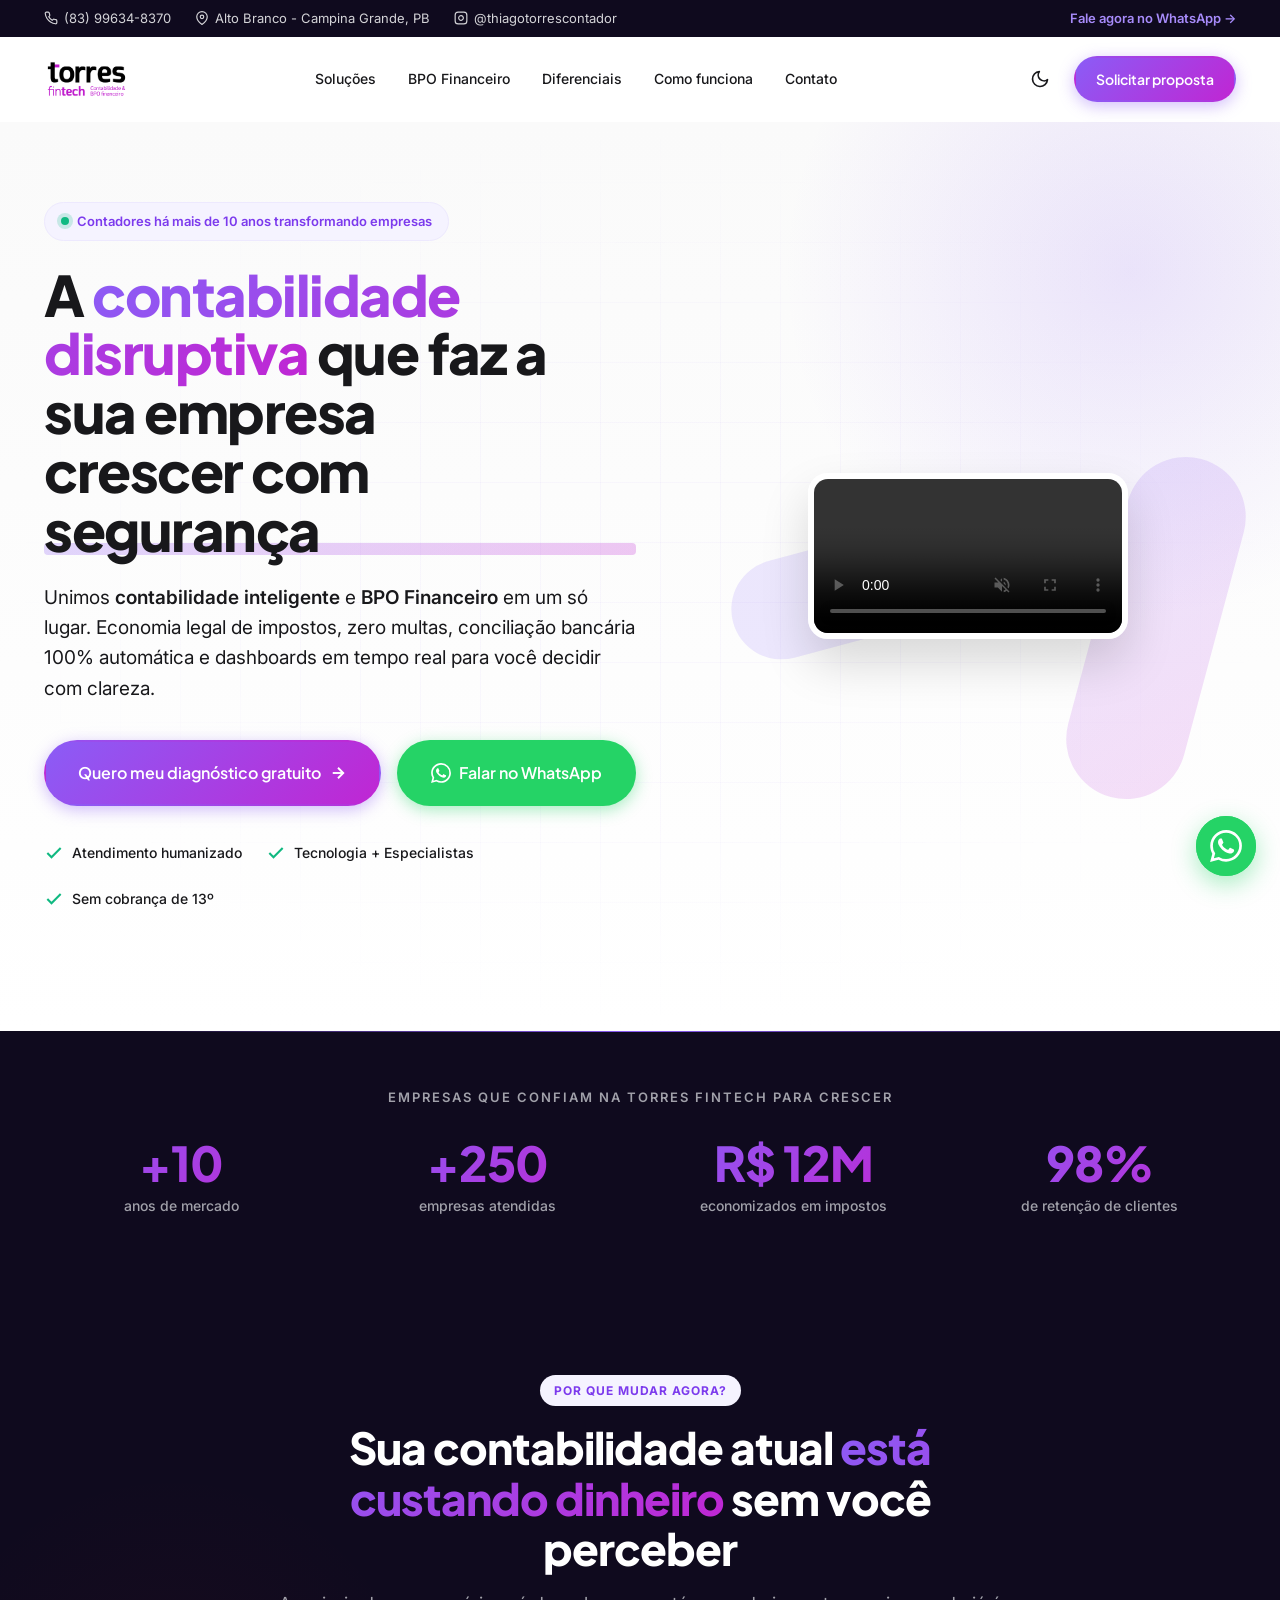
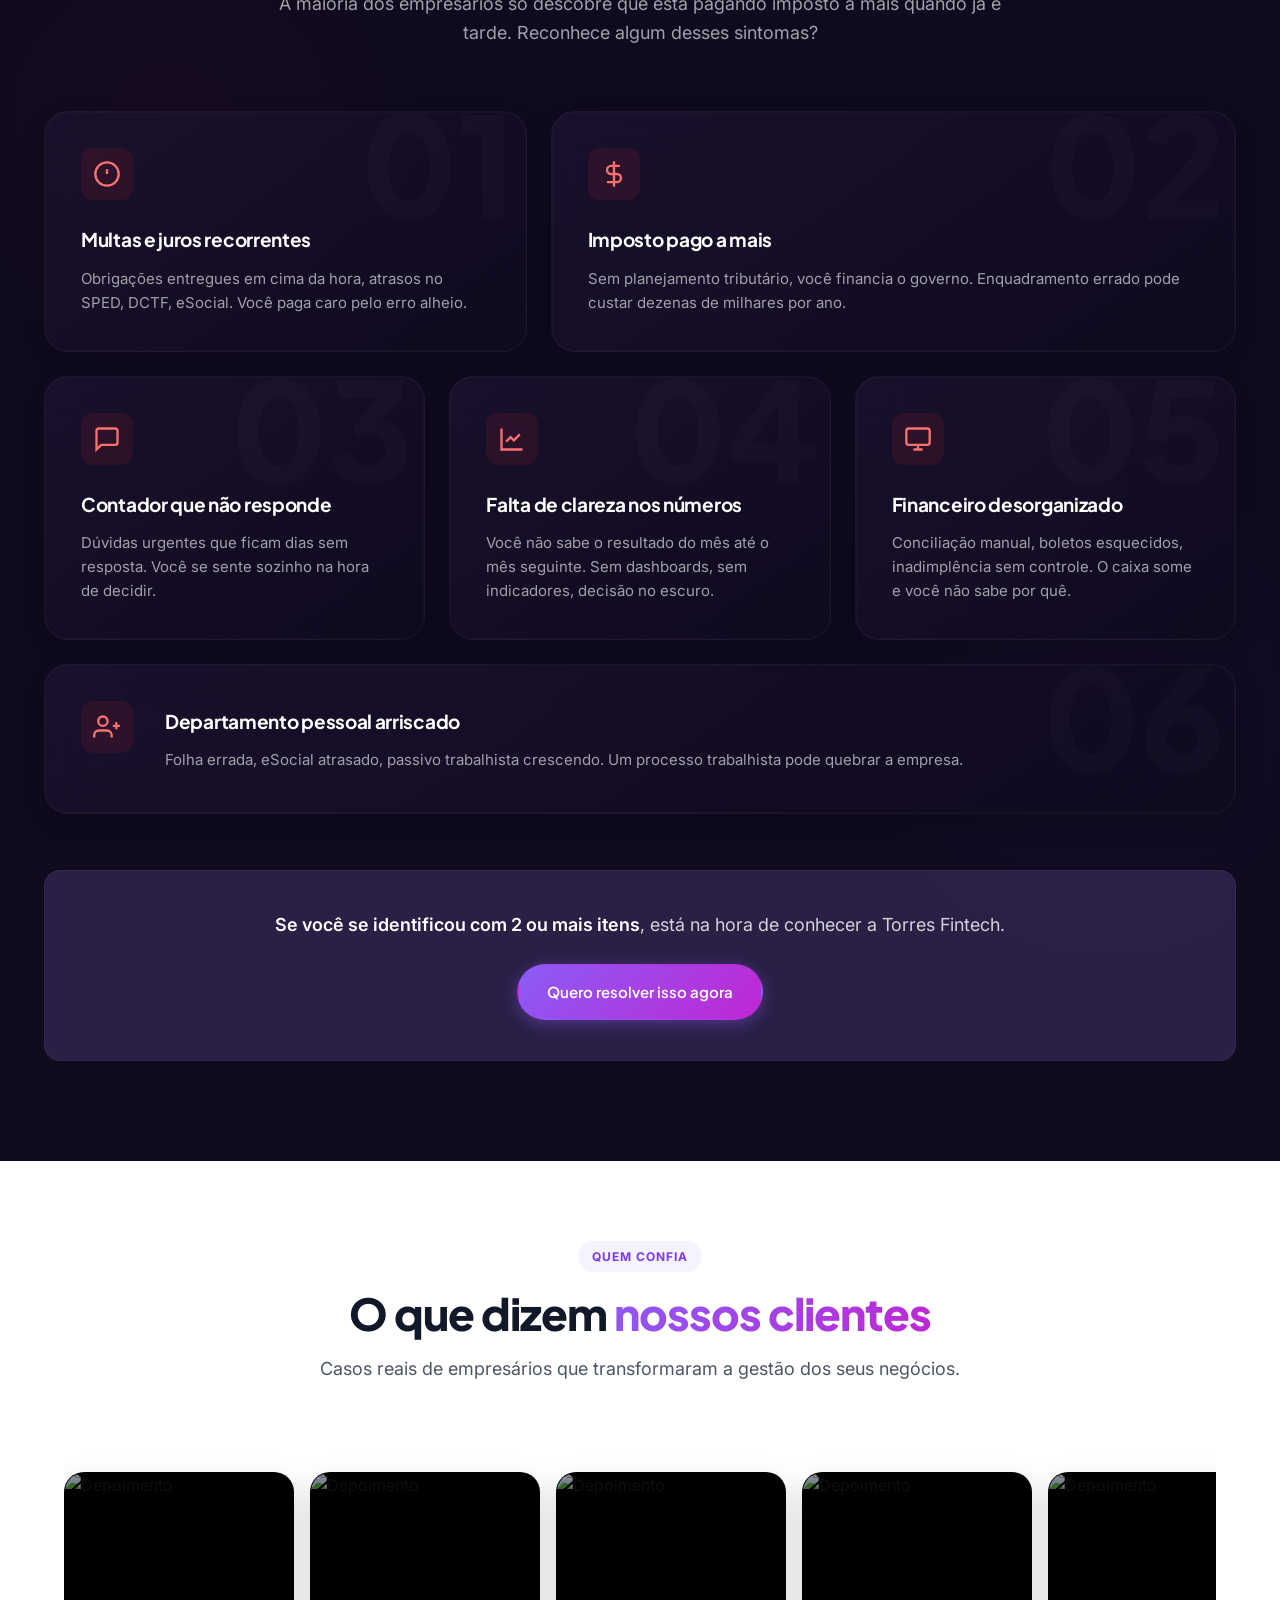
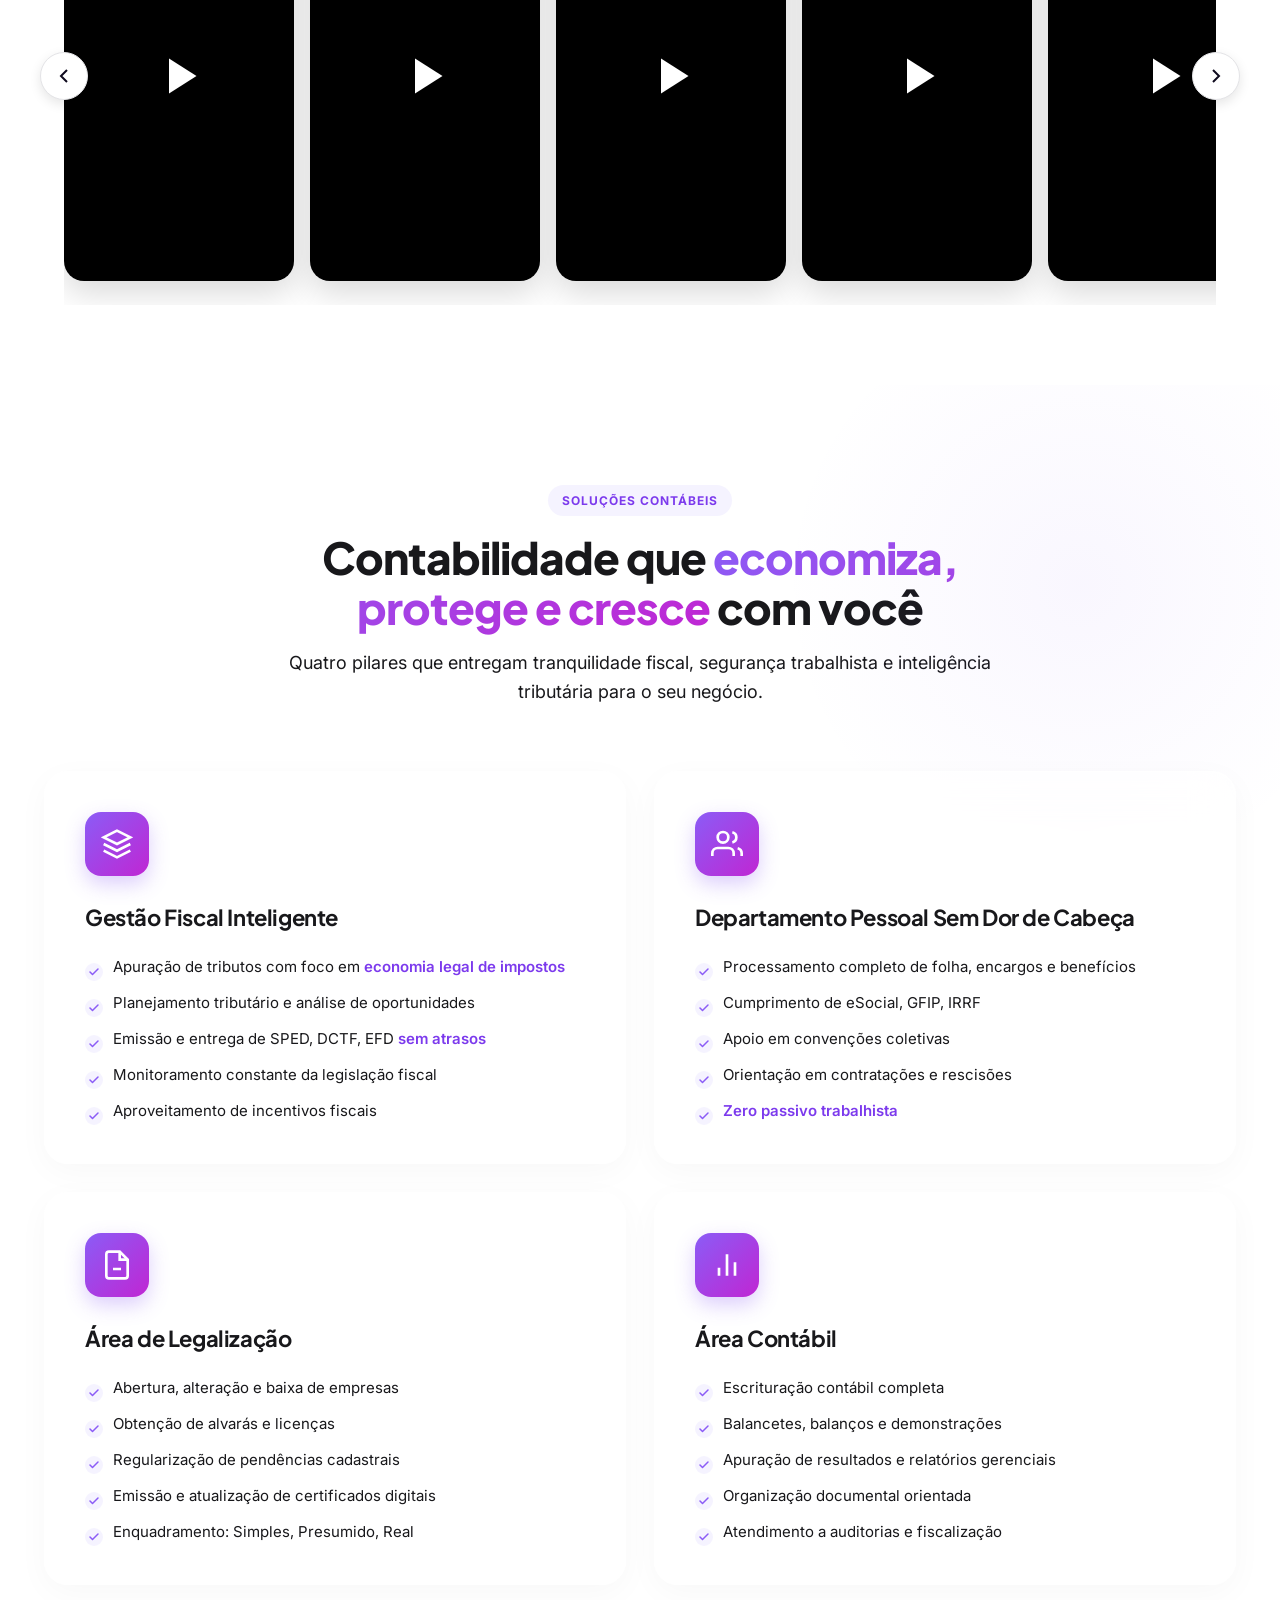
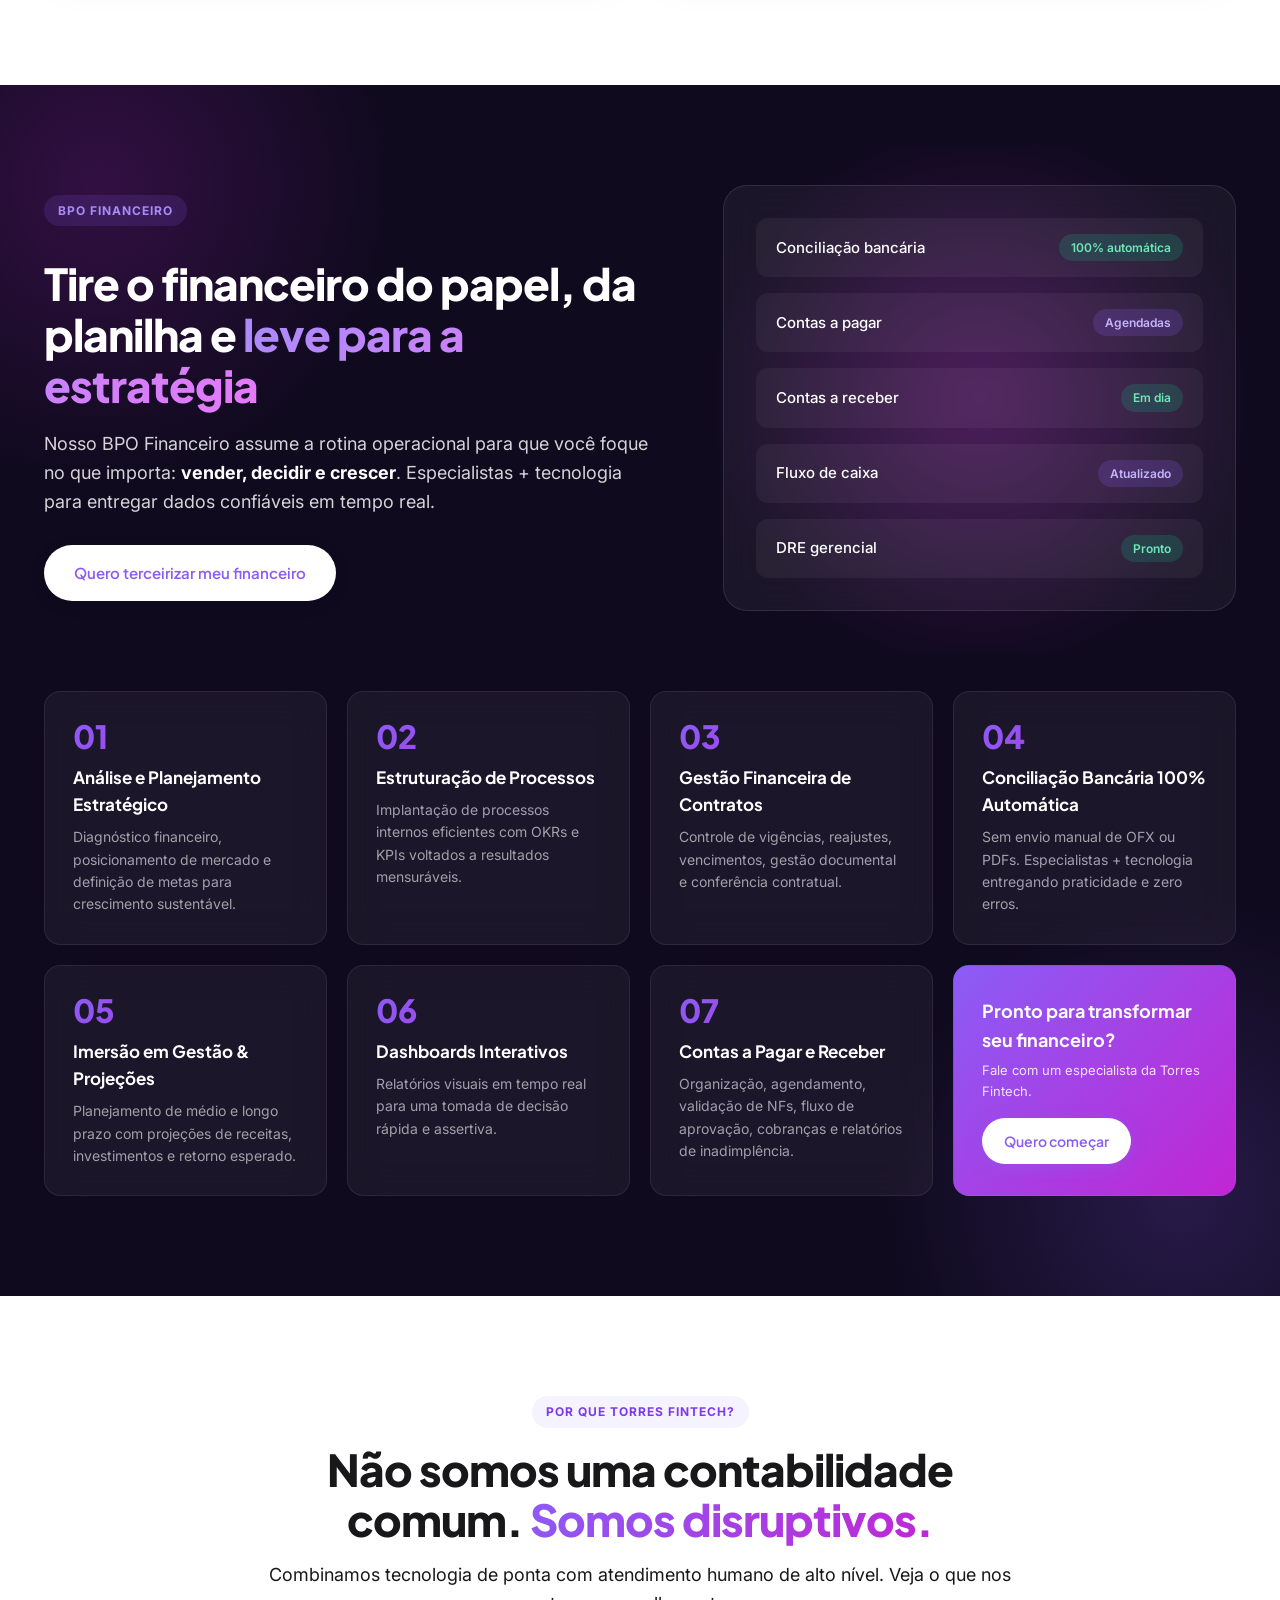
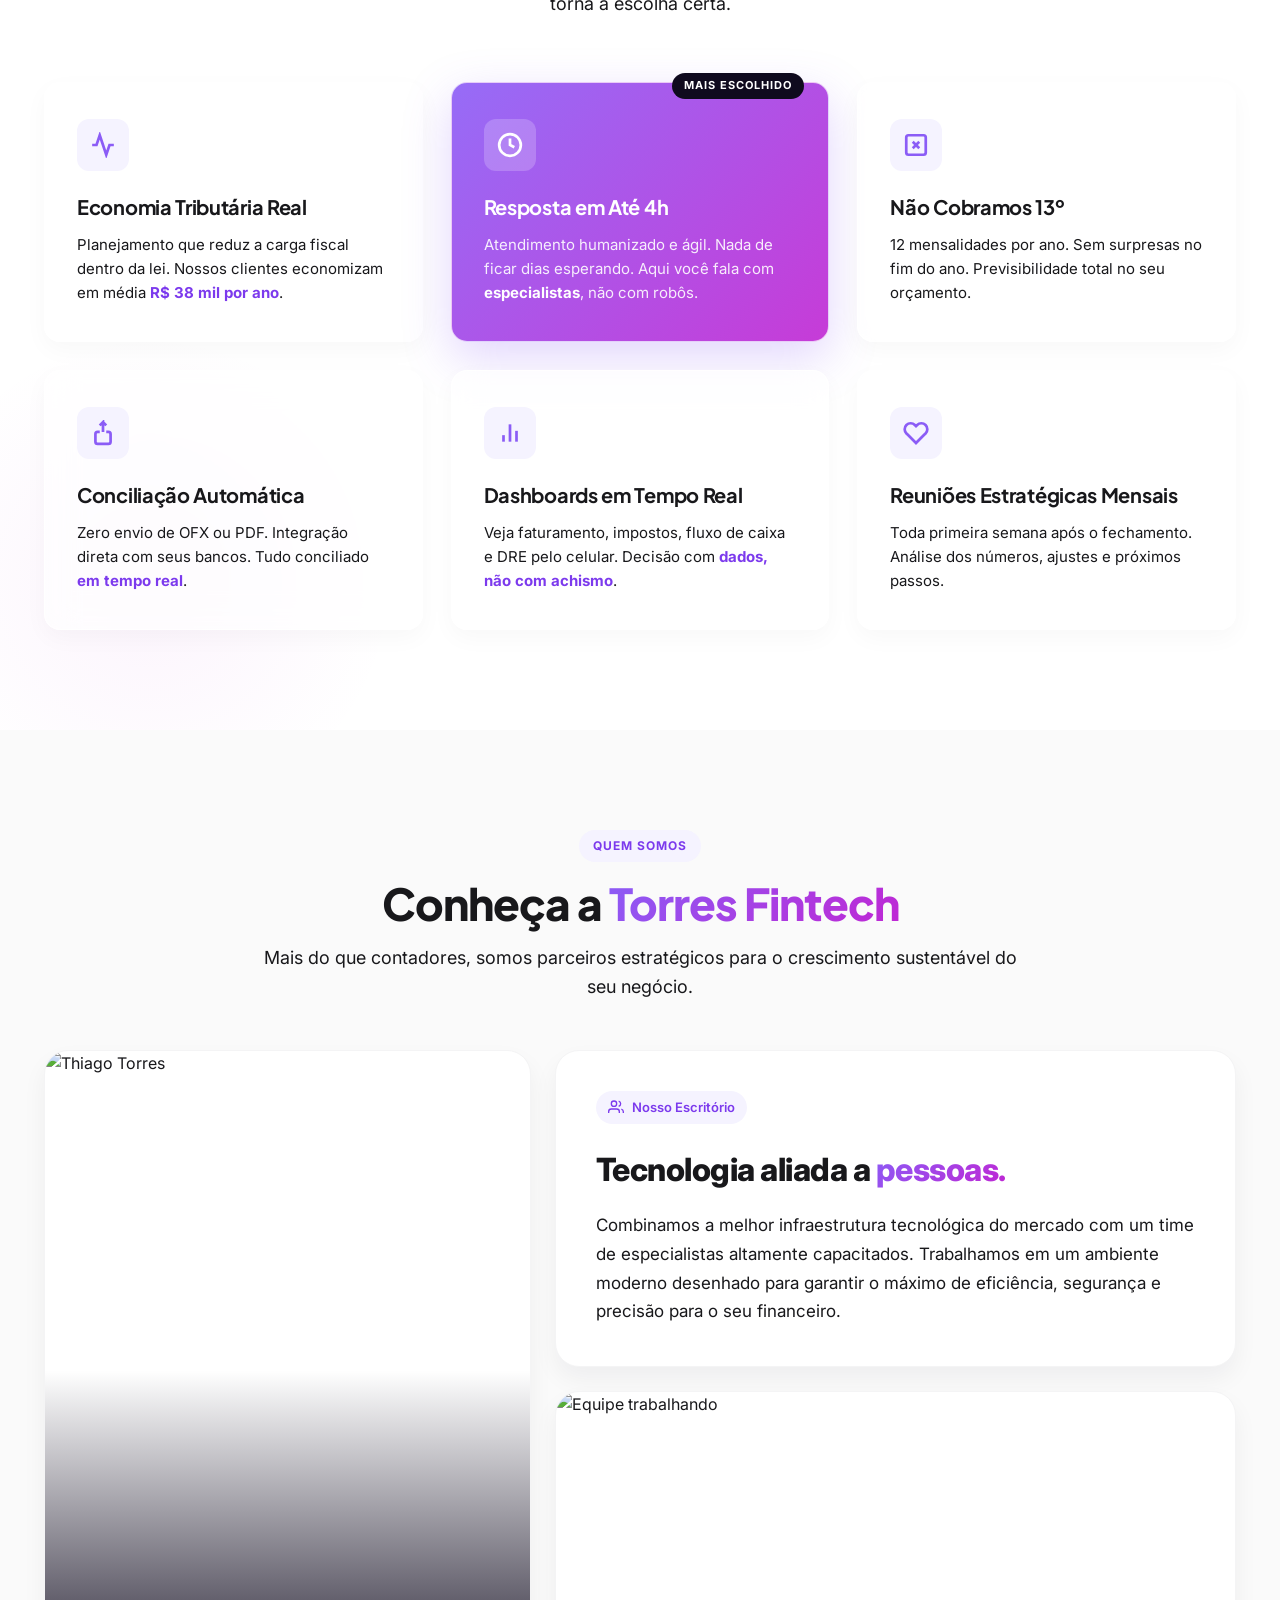
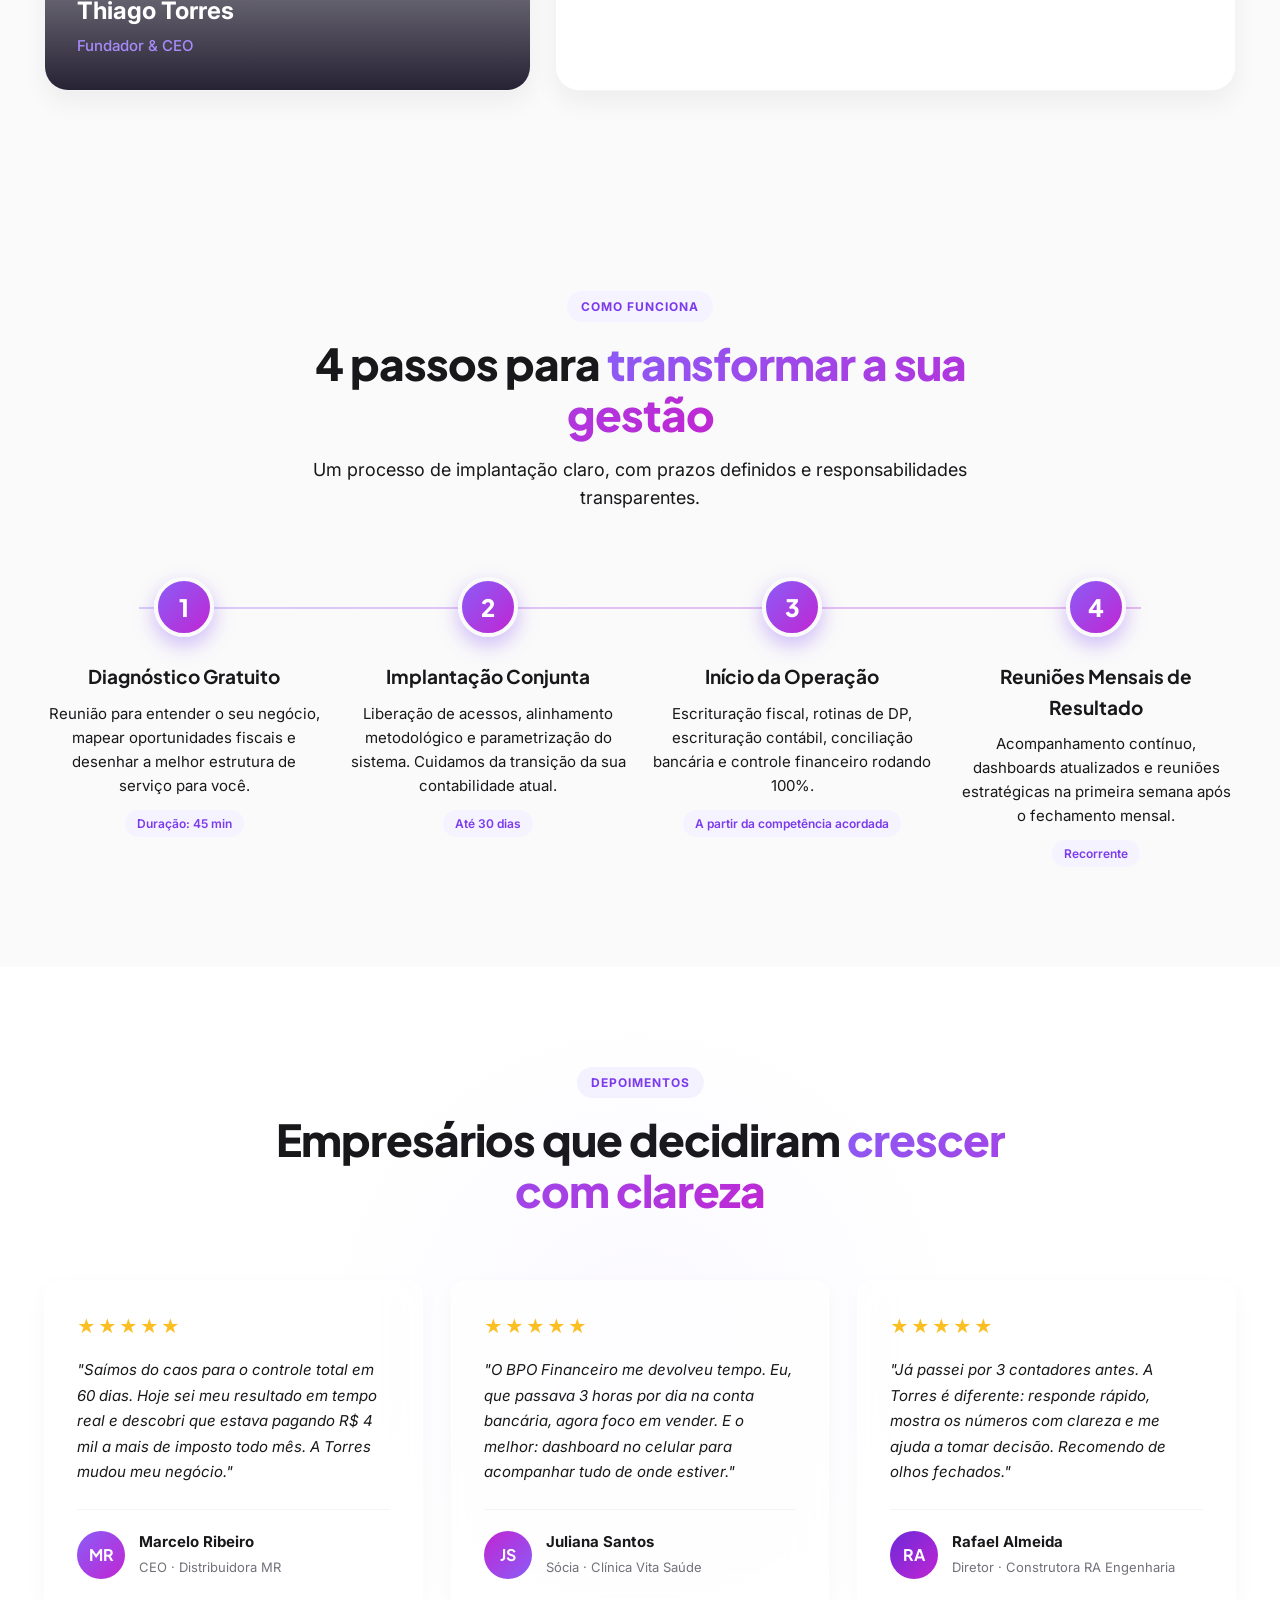
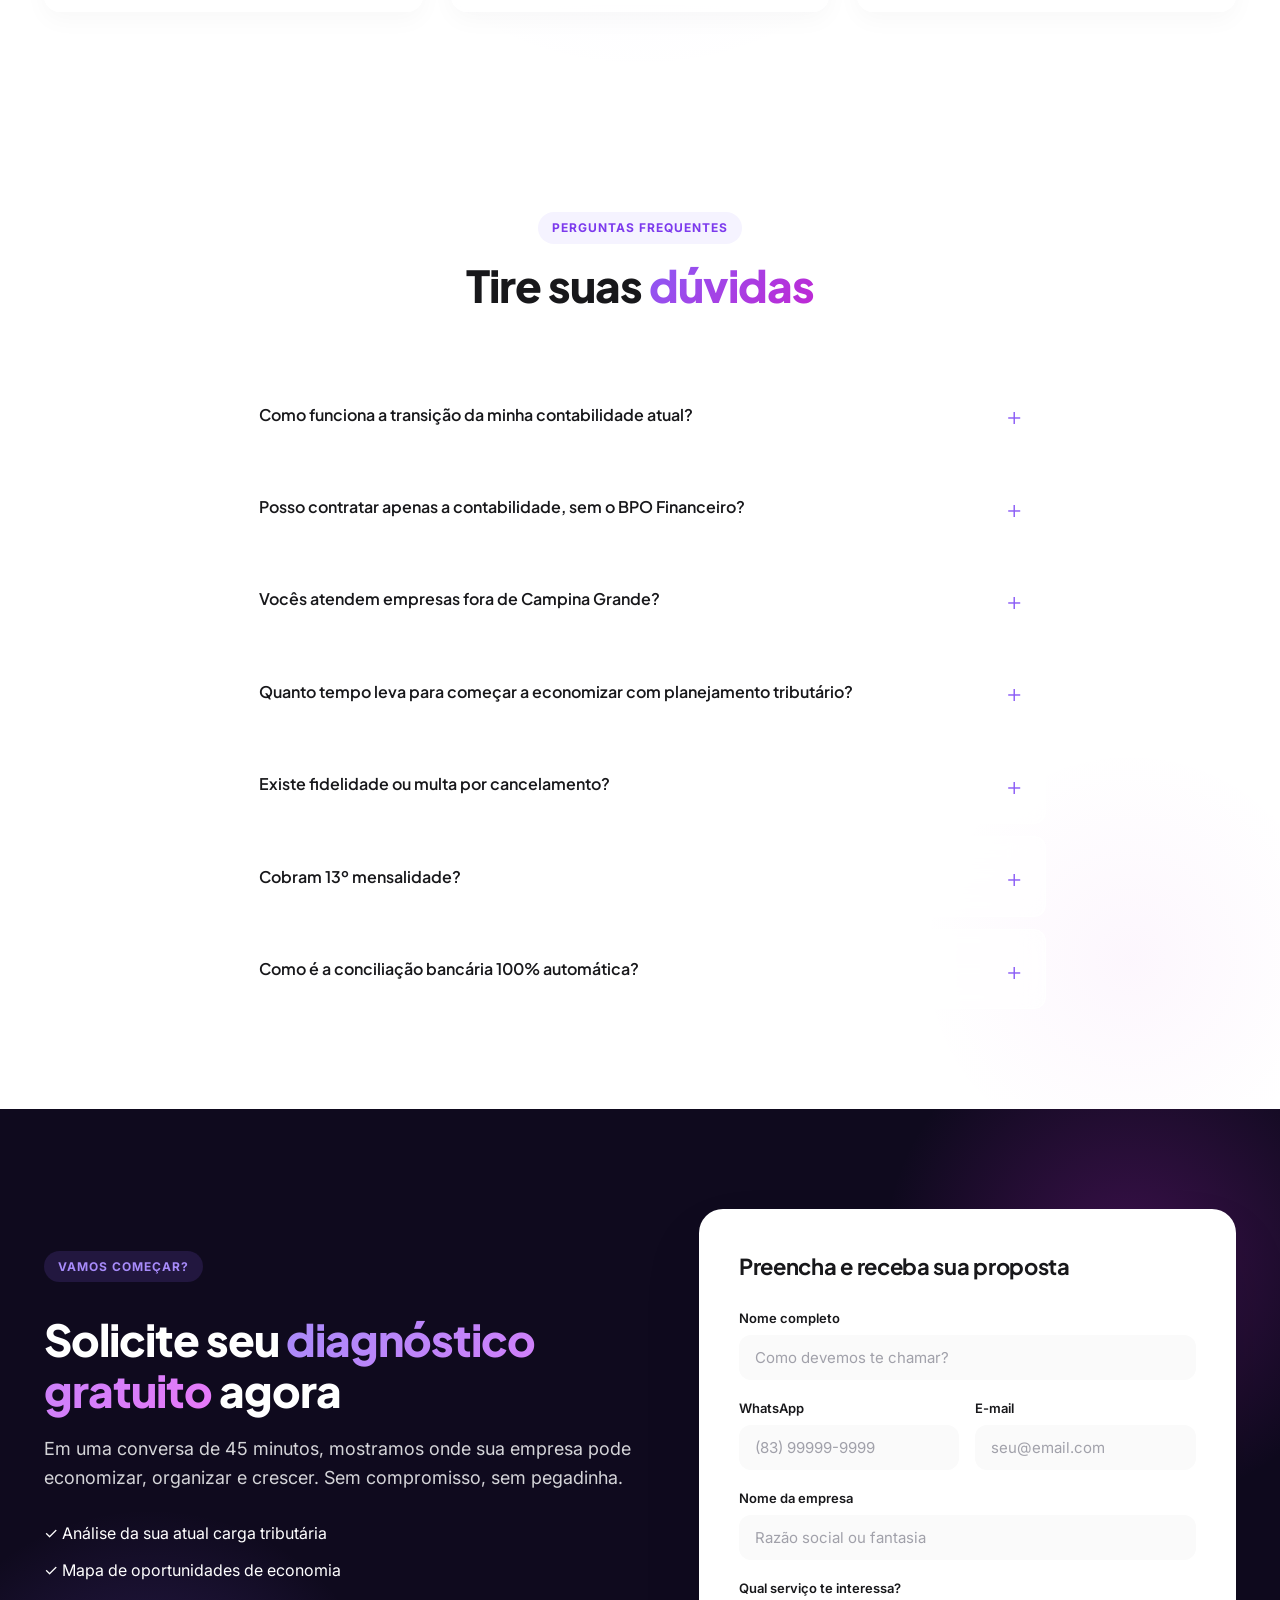
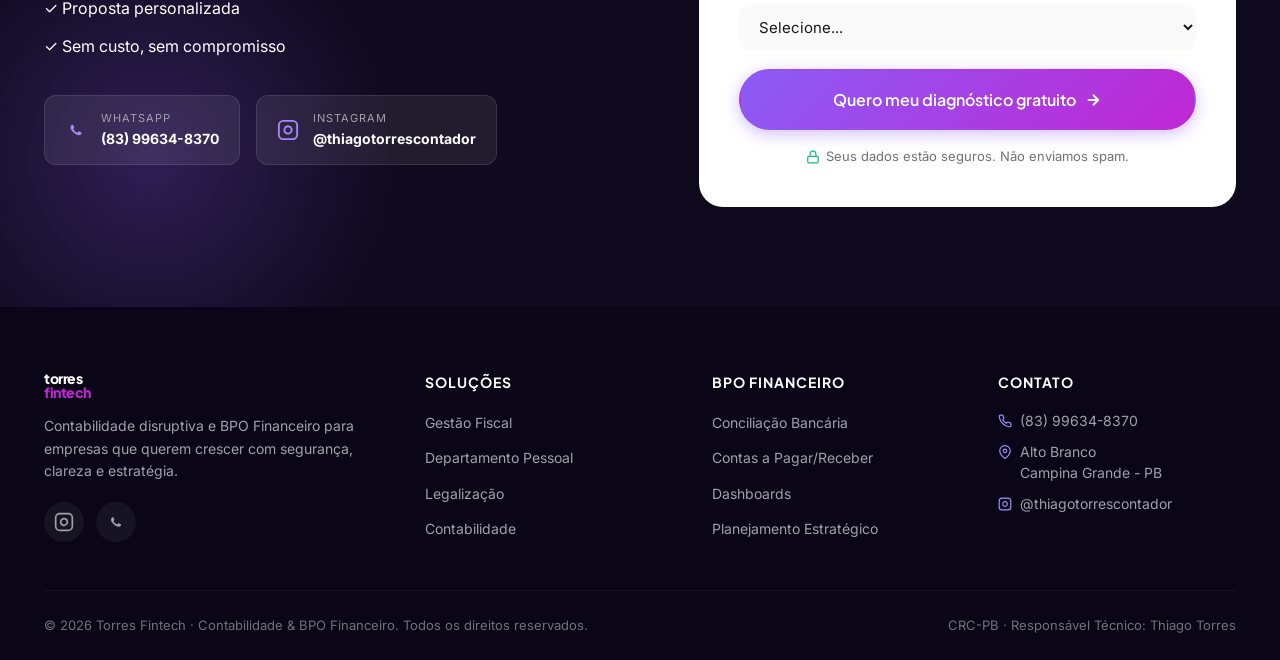
==== commit a037b0c7: "remocao da secao de planos do site" ====
--- a/index.html
+++ b/index.html
@@ -87,7 +87,6 @@
                 <a href="#bpo">BPO Financeiro</a>
                 <a href="#diferenciais">Diferenciais</a>
                 <a href="#processo">Como funciona</a>
-                <a href="#planos">Planos</a>
                 <a href="#contato">Contato</a>
             </nav>
             <div class="header-actions" style="display: flex; align-items: center; gap: 16px;">
@@ -668,84 +667,7 @@
         </div>
     </section>
 
-    <!-- PLANOS -->
-    <section class="pricing" id="planos">
-        <div class="container">
-            <div class="section-header">
-                <span class="eyebrow">Plano sob medida</span>
-                <h2>Investimento que <span class="gradient-text">se paga em economia</span></h2>
-                <p class="section-subtitle">Pacotes combinados de Contabilidade + BPO Financeiro para empresas que querem o melhor dos dois mundos.</p>
-            </div>
-
-            <div class="pricing-grid">
-                <div class="pricing-card">
-                    <span class="pricing-tag">Essencial</span>
-                    <h3>Apenas Contabilidade</h3>
-                    <p class="pricing-desc">Gestão fiscal, DP, legalização e contábil completos.</p>
-                    <div class="price">
-                        <span class="price-label">a partir de</span>
-                        <span class="price-value">R$ 1.600<small>/mês</small></span>
-                    </div>
-                    <ul class="pricing-list">
-                        <li>✓ Gestão fiscal inteligente</li>
-                        <li>✓ Departamento pessoal completo</li>
-                        <li>✓ Área de legalização</li>
-                        <li>✓ Escrituração contábil</li>
-                        <li>✓ Atendimento humanizado</li>
-                        <li>✓ Sem cobrança de 13º</li>
-                    </ul>
-                    <a href="#contato" class="btn btn-outline btn-block">Quero este plano</a>
-                </div>
-
-                <div class="pricing-card featured">
-                    <span class="pricing-tag-featured">★ Mais escolhido</span>
-                    <span class="pricing-tag">Completo</span>
-                    <h3>Contabilidade + BPO Financeiro</h3>
-                    <p class="pricing-desc">A solução completa: contabilidade + gestão financeira terceirizada.</p>
-                    <div class="price">
-                        <span class="price-label">por apenas</span>
-                        <span class="price-value">R$ 3.800<small>/mês</small></span>
-                        <span class="price-note">Boleto ou PIX · mensal</span>
-                    </div>
-                    <ul class="pricing-list">
-                        <li>✓ <strong>Tudo da Contabilidade</strong></li>
-                        <li>✓ Holding + CNPJ Simples + Rural</li>
-                        <li>✓ Conciliação bancária 100% automática</li>
-                        <li>✓ Contas a pagar e receber</li>
-                        <li>✓ Gestão de contratos</li>
-                        <li>✓ Dashboards interativos em tempo real</li>
-                        <li>✓ Reuniões estratégicas mensais</li>
-                        <li>✓ Planejamento e projeções financeiras</li>
-                    </ul>
-                    <a href="#contato" class="btn btn-primary btn-block">Quero o plano completo</a>
-                </div>
-
-                <div class="pricing-card">
-                    <span class="pricing-tag">Sob Medida</span>
-                    <h3>Plano Personalizado</h3>
-                    <p class="pricing-desc">Para empresas com necessidades específicas ou múltiplas filiais.</p>
-                    <div class="price">
-                        <span class="price-label">consulte valores</span>
-                        <span class="price-value">Personalizado</span>
-                    </div>
-                    <ul class="pricing-list">
-                        <li>✓ Escopo desenhado a 4 mãos</li>
-                        <li>✓ Holding, Lucro Real, grupos econômicos</li>
-                        <li>✓ Atendimento dedicado</li>
-                        <li>✓ Implantação acelerada</li>
-                        <li>✓ Consultoria estratégica avançada</li>
-                        <li>✓ SLA diferenciado</li>
-                    </ul>
-                    <a href="#contato" class="btn btn-outline btn-block">Falar com consultor</a>
-                </div>
-            </div>
-
-            <p class="pricing-disclaimer">
-                <svg width="16" height="16" viewBox="0 0 24 24" fill="none" stroke="currentColor" stroke-width="2"><circle cx="12" cy="12" r="10"/><line x1="12" y1="16" x2="12" y2="12"/><line x1="12" y1="8" x2="12.01" y2="8"/></svg>
-                Valores de referência. O plano final é ajustado conforme volume de notas, funcionários e regime tributário.
-            </p>
-        </div>
-    </section>
+
 
     <!-- FAQ -->
     <section class="faq">
@@ -761,7 +683,7 @@
                 </details>
                 <details class="faq-item">
                     <summary>Posso contratar apenas a contabilidade, sem o BPO Financeiro?</summary>
-                    <p>Sim. Trabalhamos com planos modulares. Você pode contratar apenas a contabilidade, apenas o BPO, ou o combo completo. O ideal é entender suas necessidades no diagnóstico gratuito.</p>
+                    <p>Sim. Nossos serviços são modulares. Você pode contratar apenas a contabilidade, apenas o BPO, ou o combo completo. O ideal é entender suas necessidades no diagnóstico gratuito.</p>
                 </details>
                 <details class="faq-item">
                     <summary>Vocês atendem empresas fora de Campina Grande?</summary>
--- a/styles.css
+++ b/styles.css
@@ -78,6 +78,9 @@
     scroll-behavior: smooth;
     -webkit-font-smoothing: antialiased;
     -moz-osx-font-smoothing: grayscale;
+    overflow-x: hidden;
+    width: 100%;
+    max-width: 100vw;
 }
 
 body {
@@ -87,6 +90,8 @@
     line-height: 1.6;
     font-size: 16px;
     overflow-x: hidden;
+    width: 100%;
+    max-width: 100vw;
     transition: background-color 0.3s ease, color 0.3s ease;
 }
 
@@ -2007,6 +2012,9 @@
     padding: 40px;
     box-shadow: var(--shadow-xl);
     color: var(--text-main);
+    width: 100%;
+    box-sizing: border-box;
+    margin: 0 auto;
 }
 
 .cta-form h3 {
@@ -2328,8 +2336,12 @@
     }
 
     .cta-final-inner {
-        grid-template-columns: 1fr !important;
+        display: flex !important;
+        flex-direction: column !important;
+        width: 100% !important;
         gap: 32px;
+        margin: 0 !important;
+        padding: 0 !important;
     }
 
     .trust-strip-stats {
@@ -2356,7 +2368,16 @@
         grid-template-columns: 1fr;
     }
 
-    .cta-form,
+    .cta-form {
+        padding: 28px 24px;
+        margin: 0 !important;
+        width: 100% !important;
+        max-width: 100vw !important;
+        box-sizing: border-box !important;
+        position: static !important;
+        transform: none !important;
+    }
+
     .solution-card,
     .pricing-card {
         padding: 28px 24px;
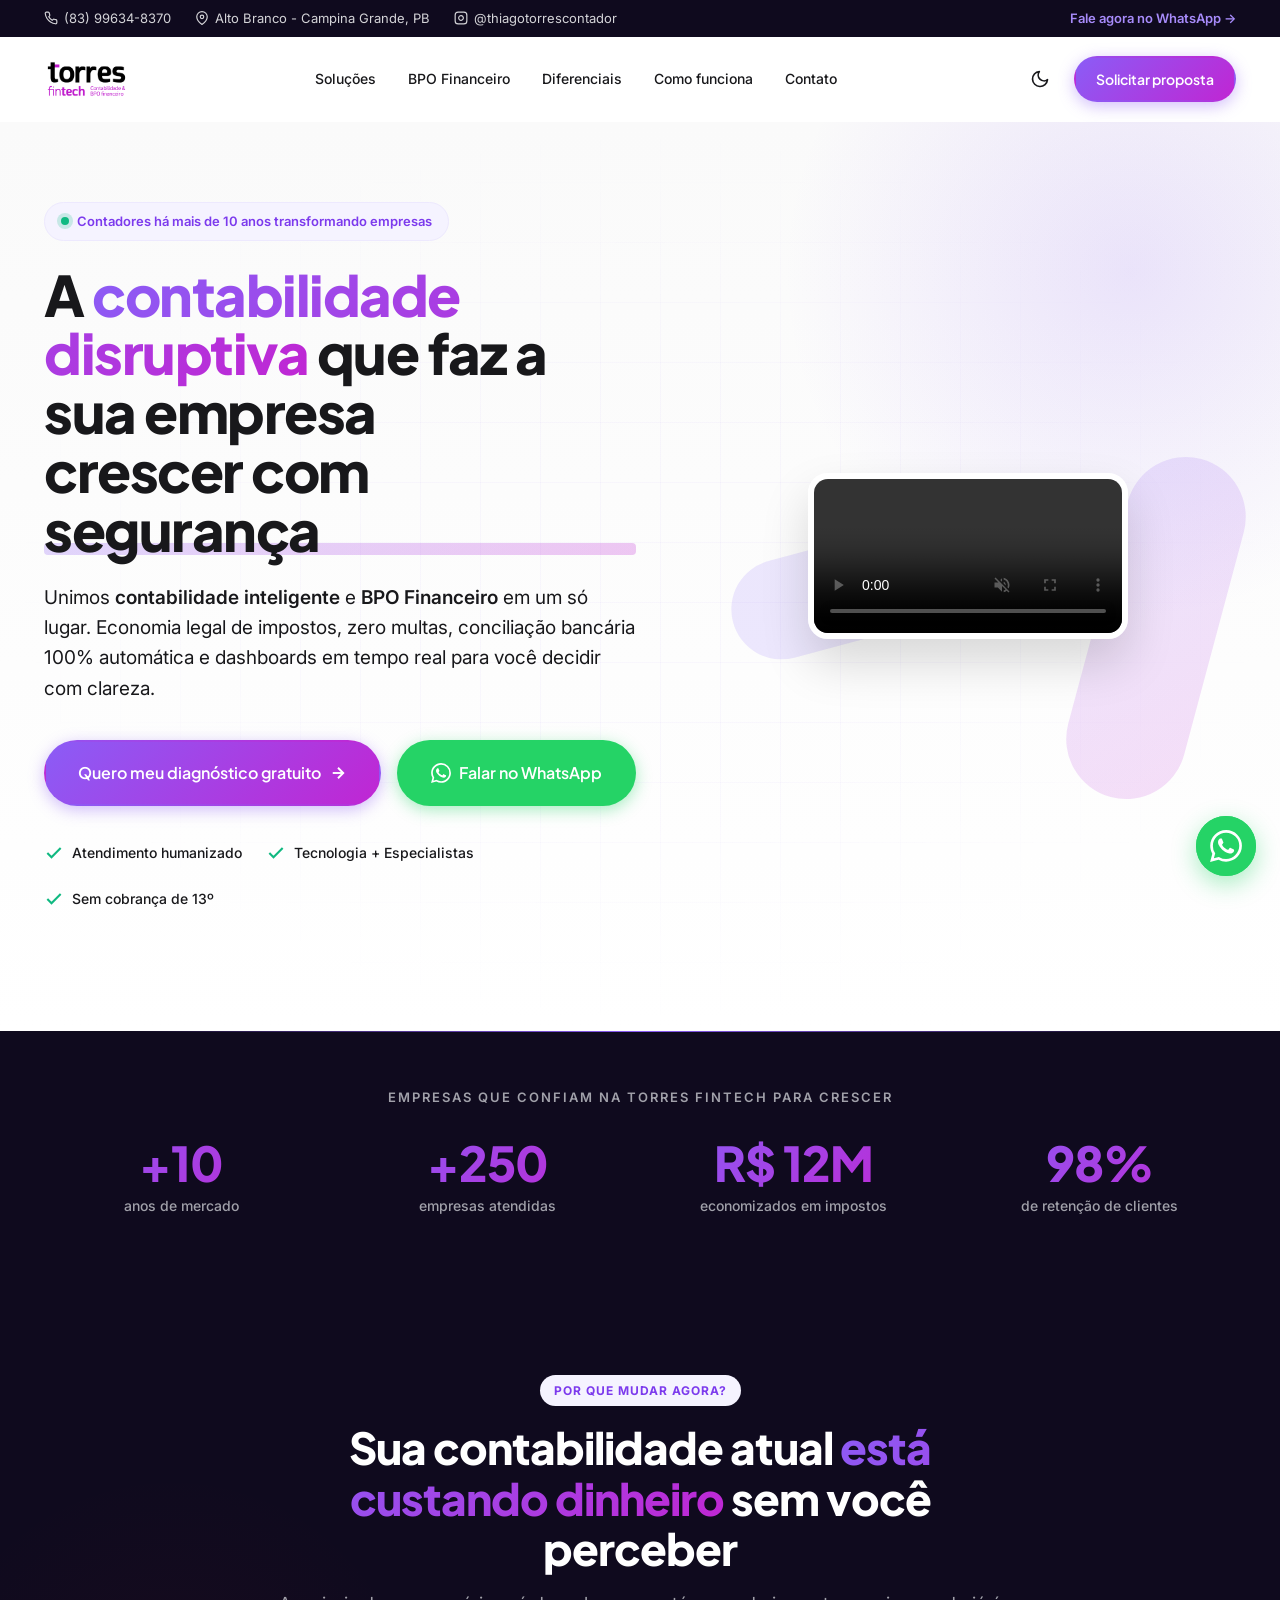
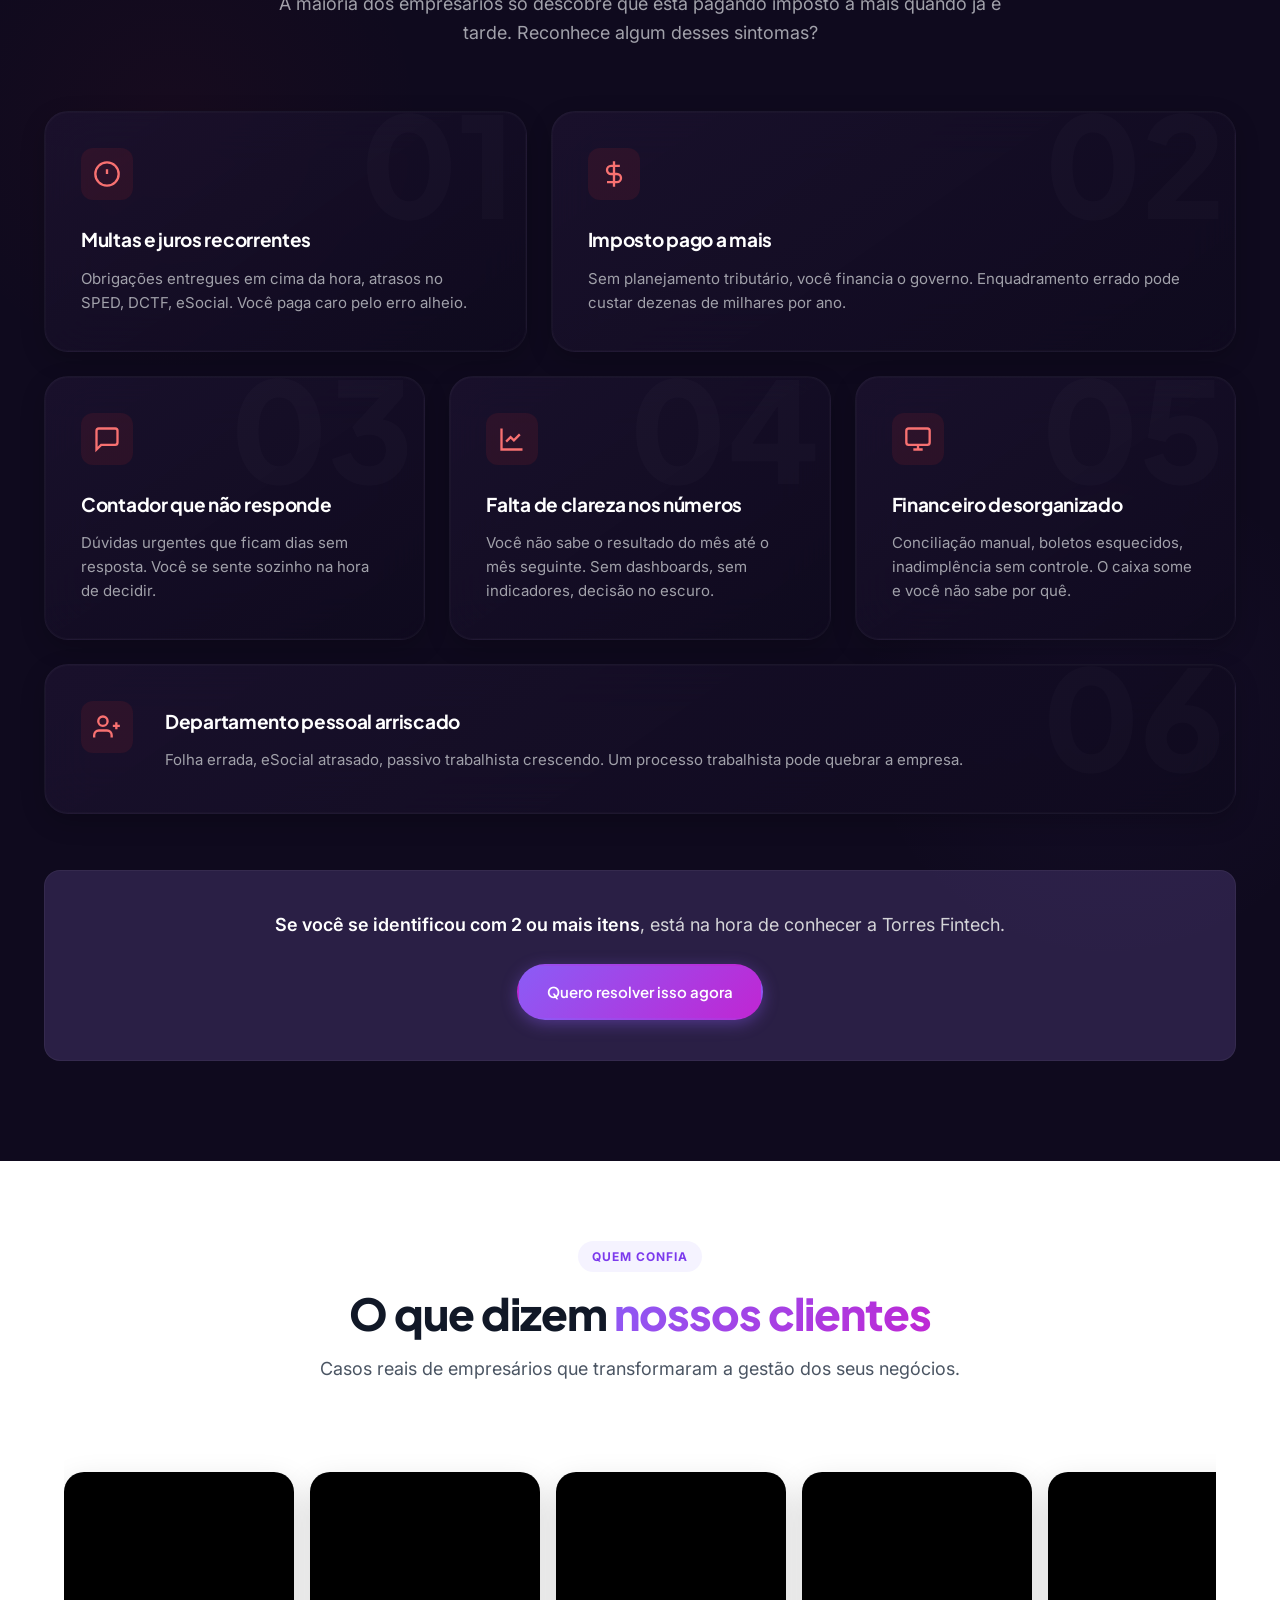
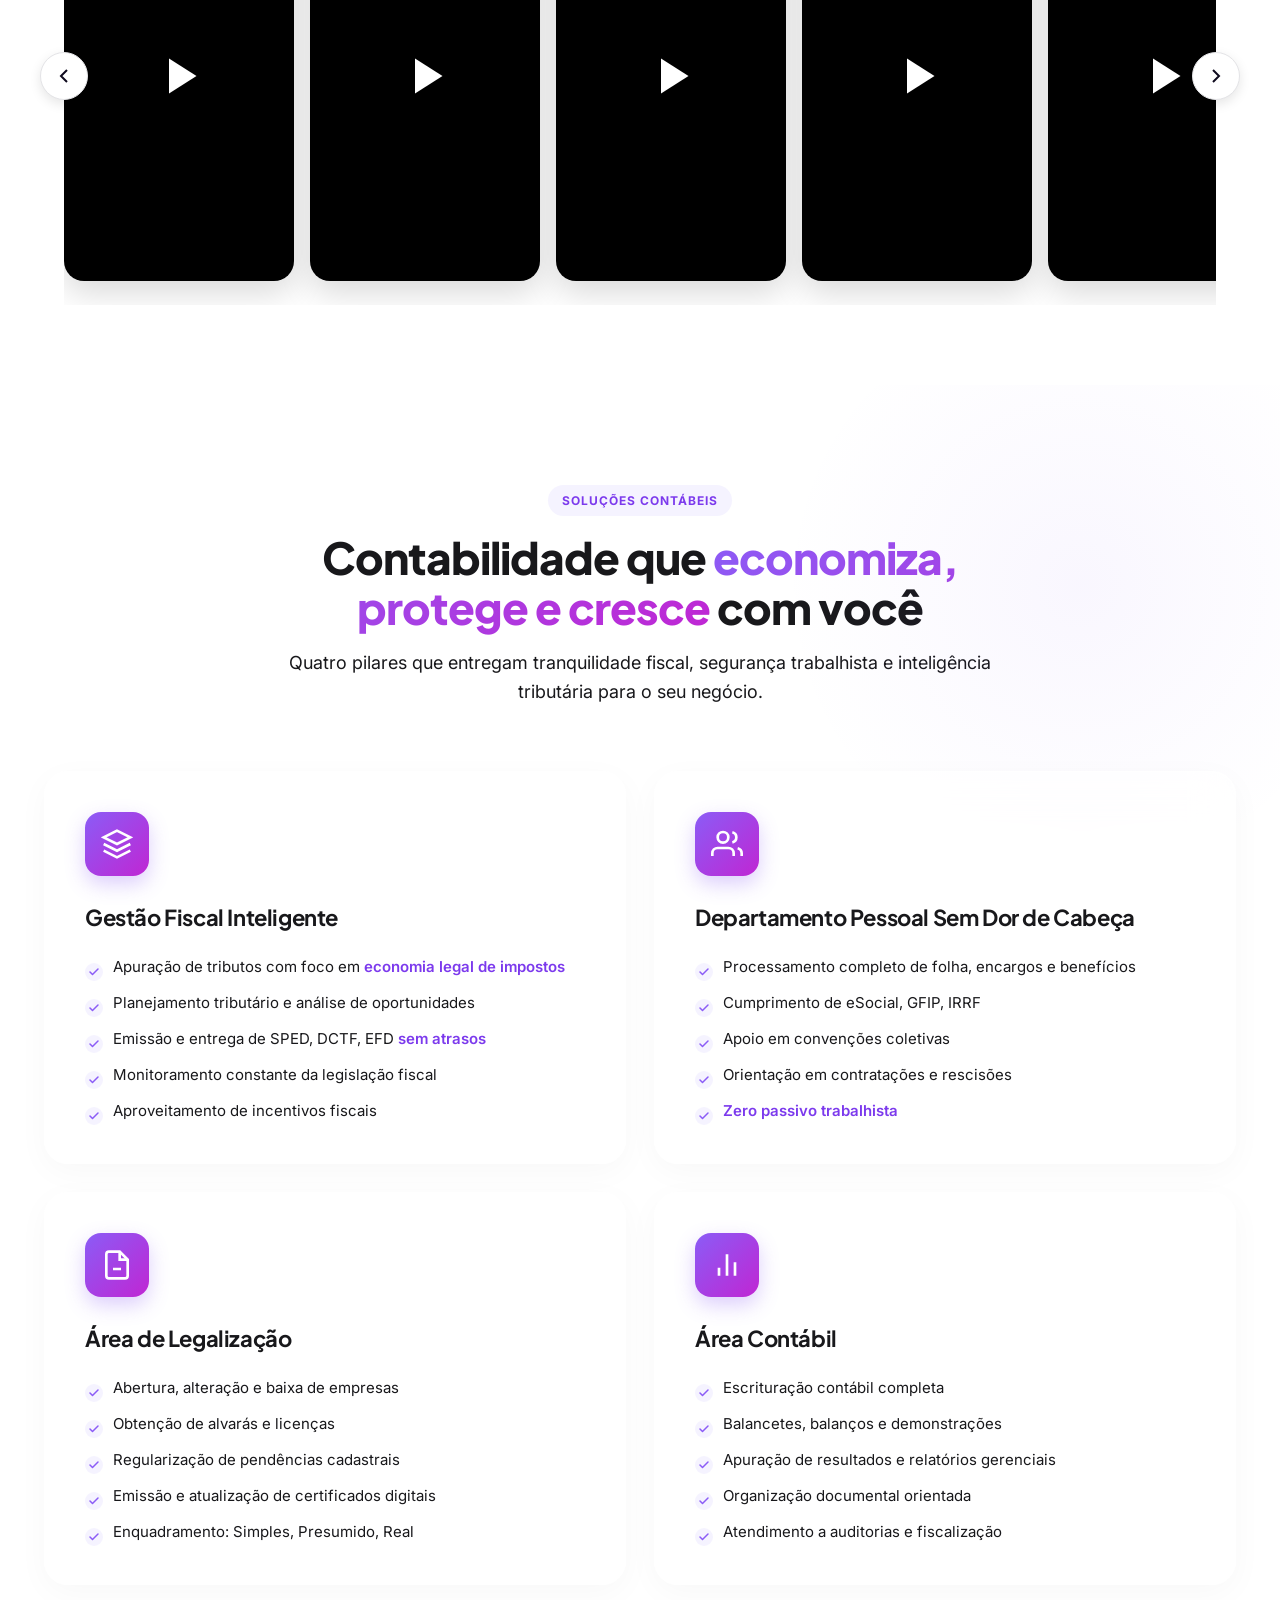
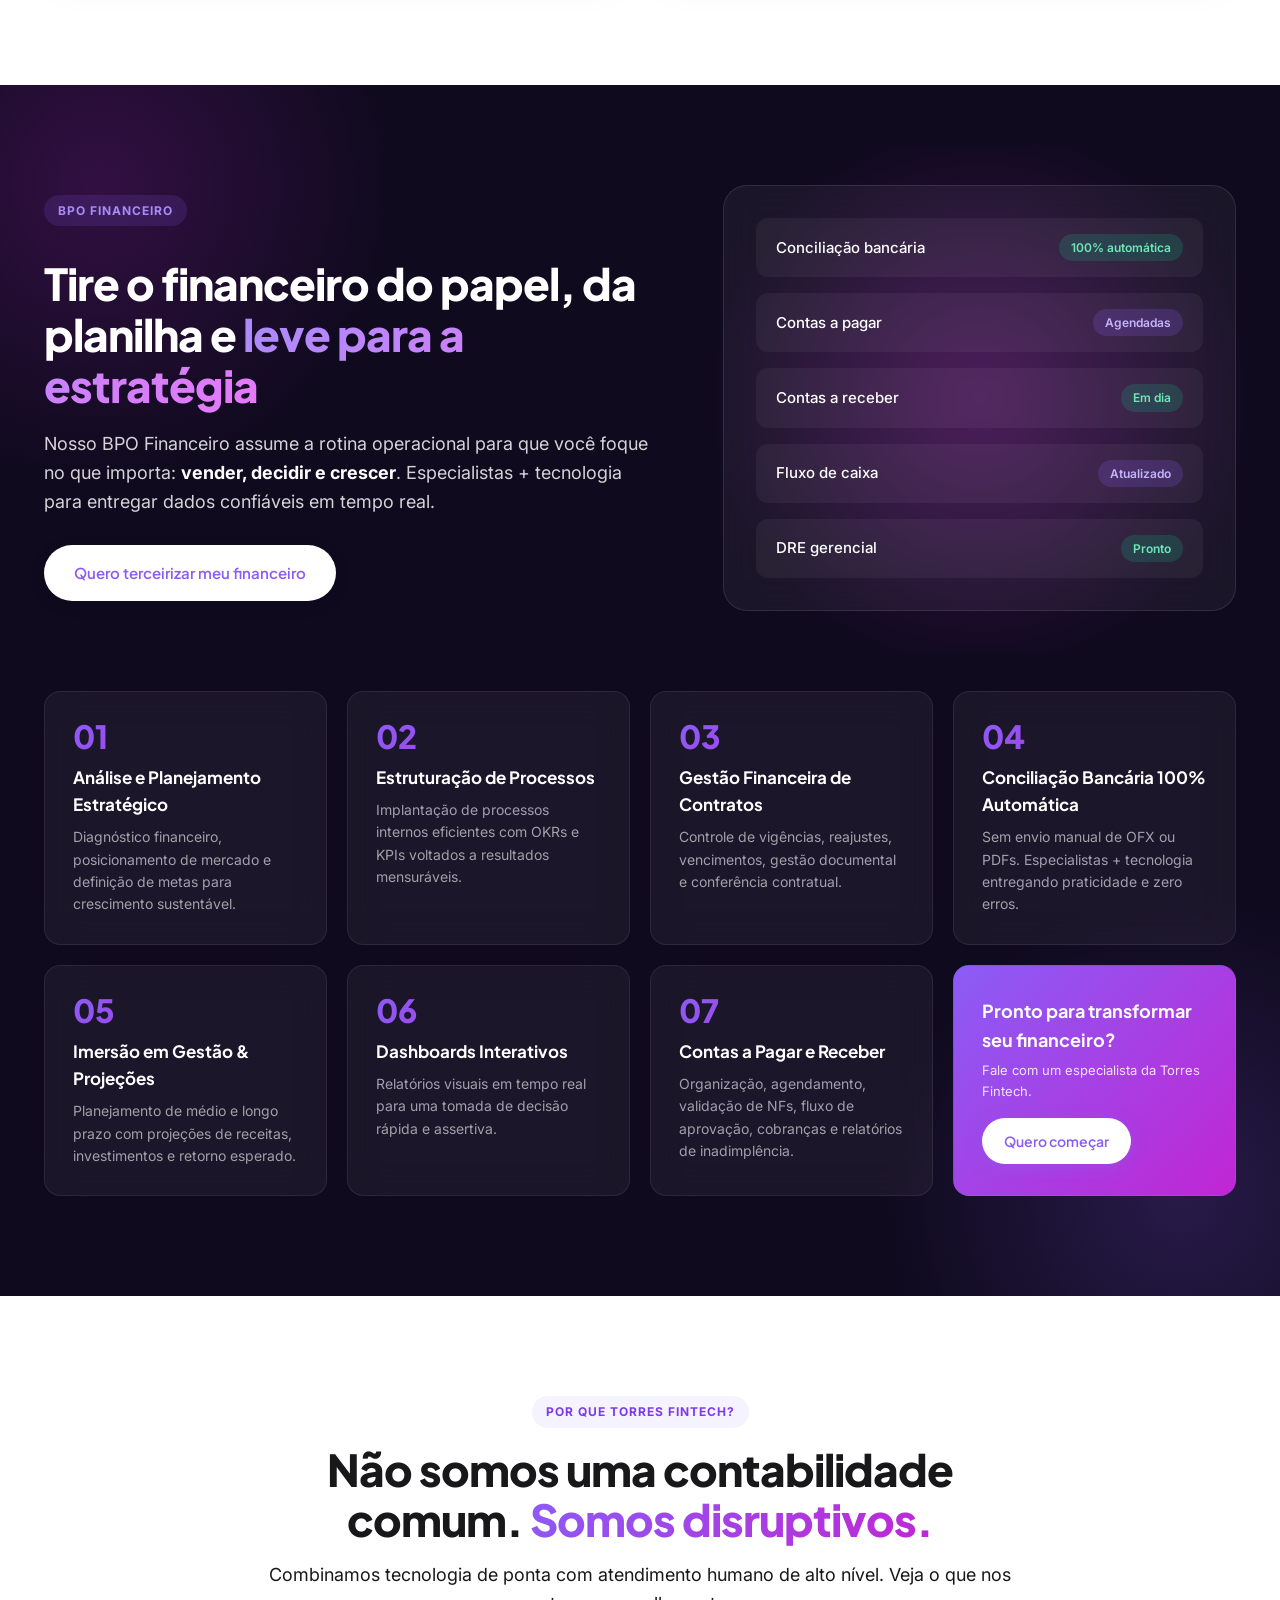
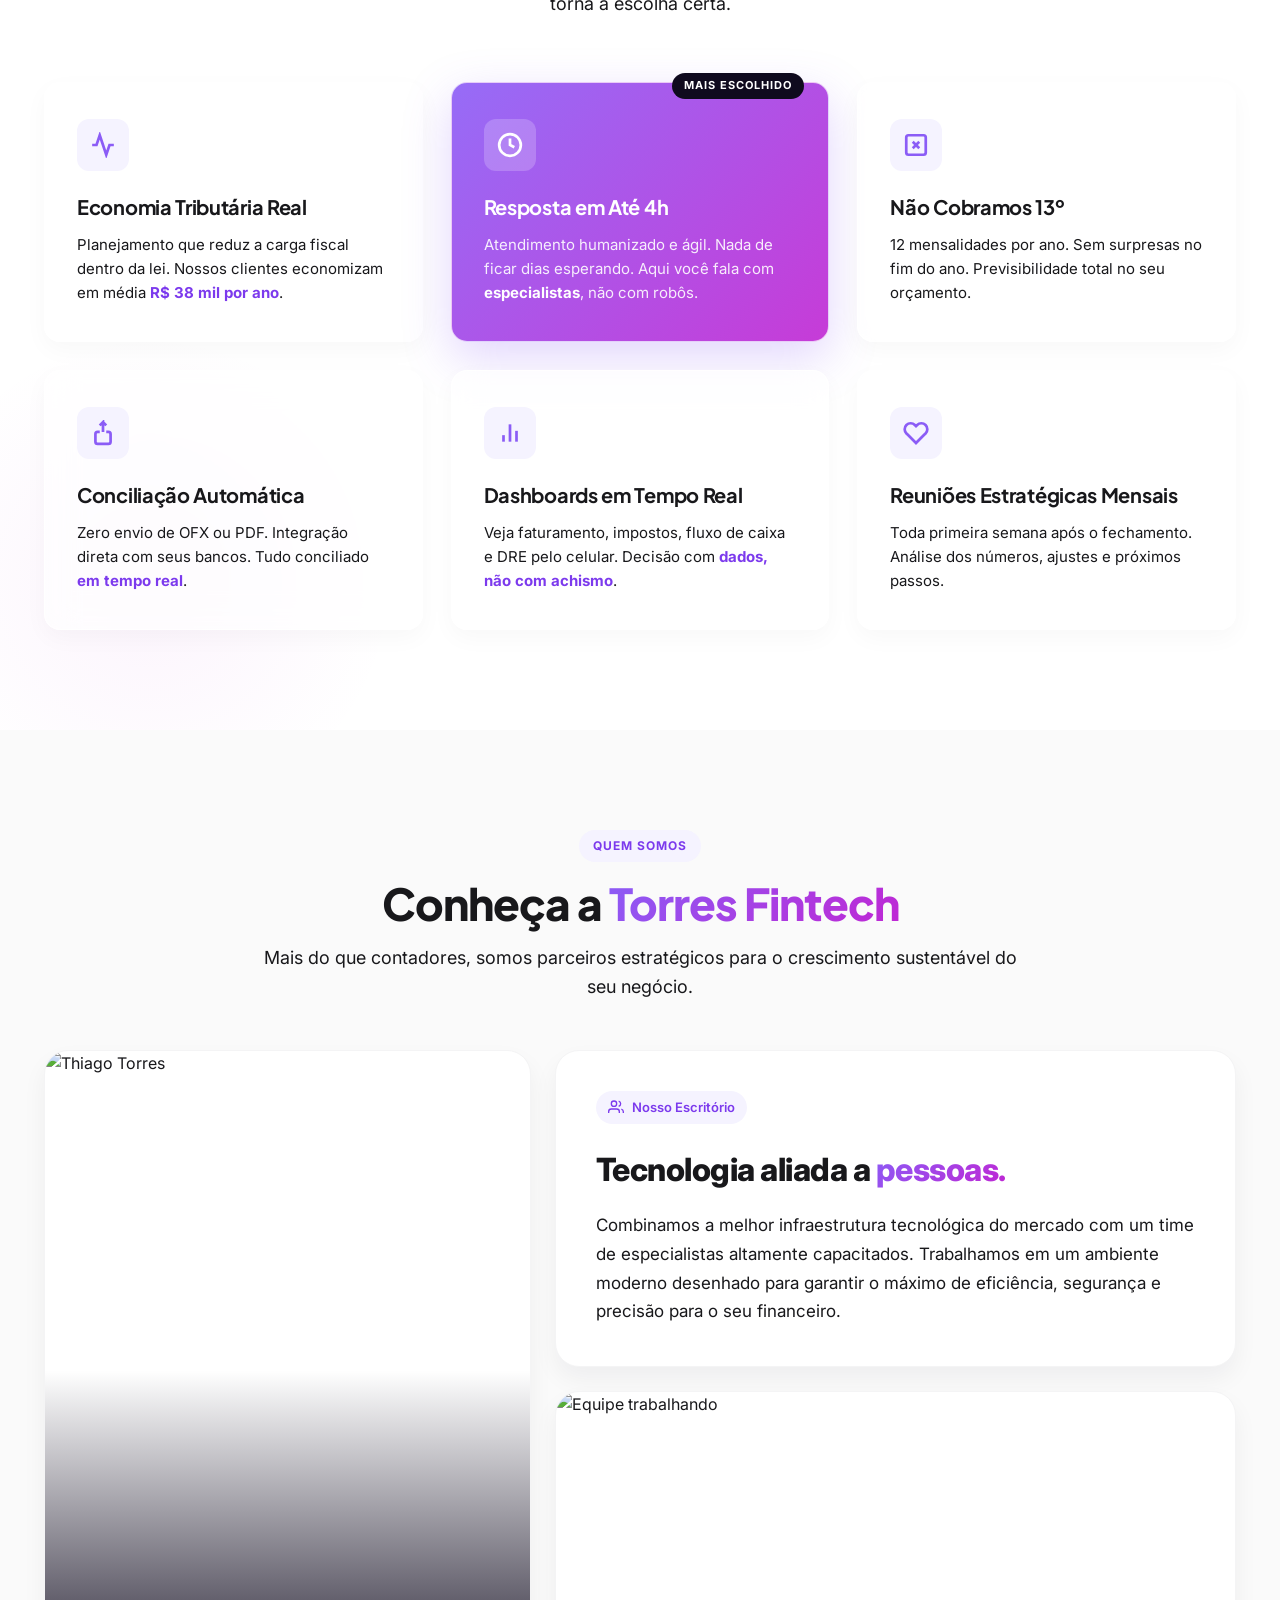
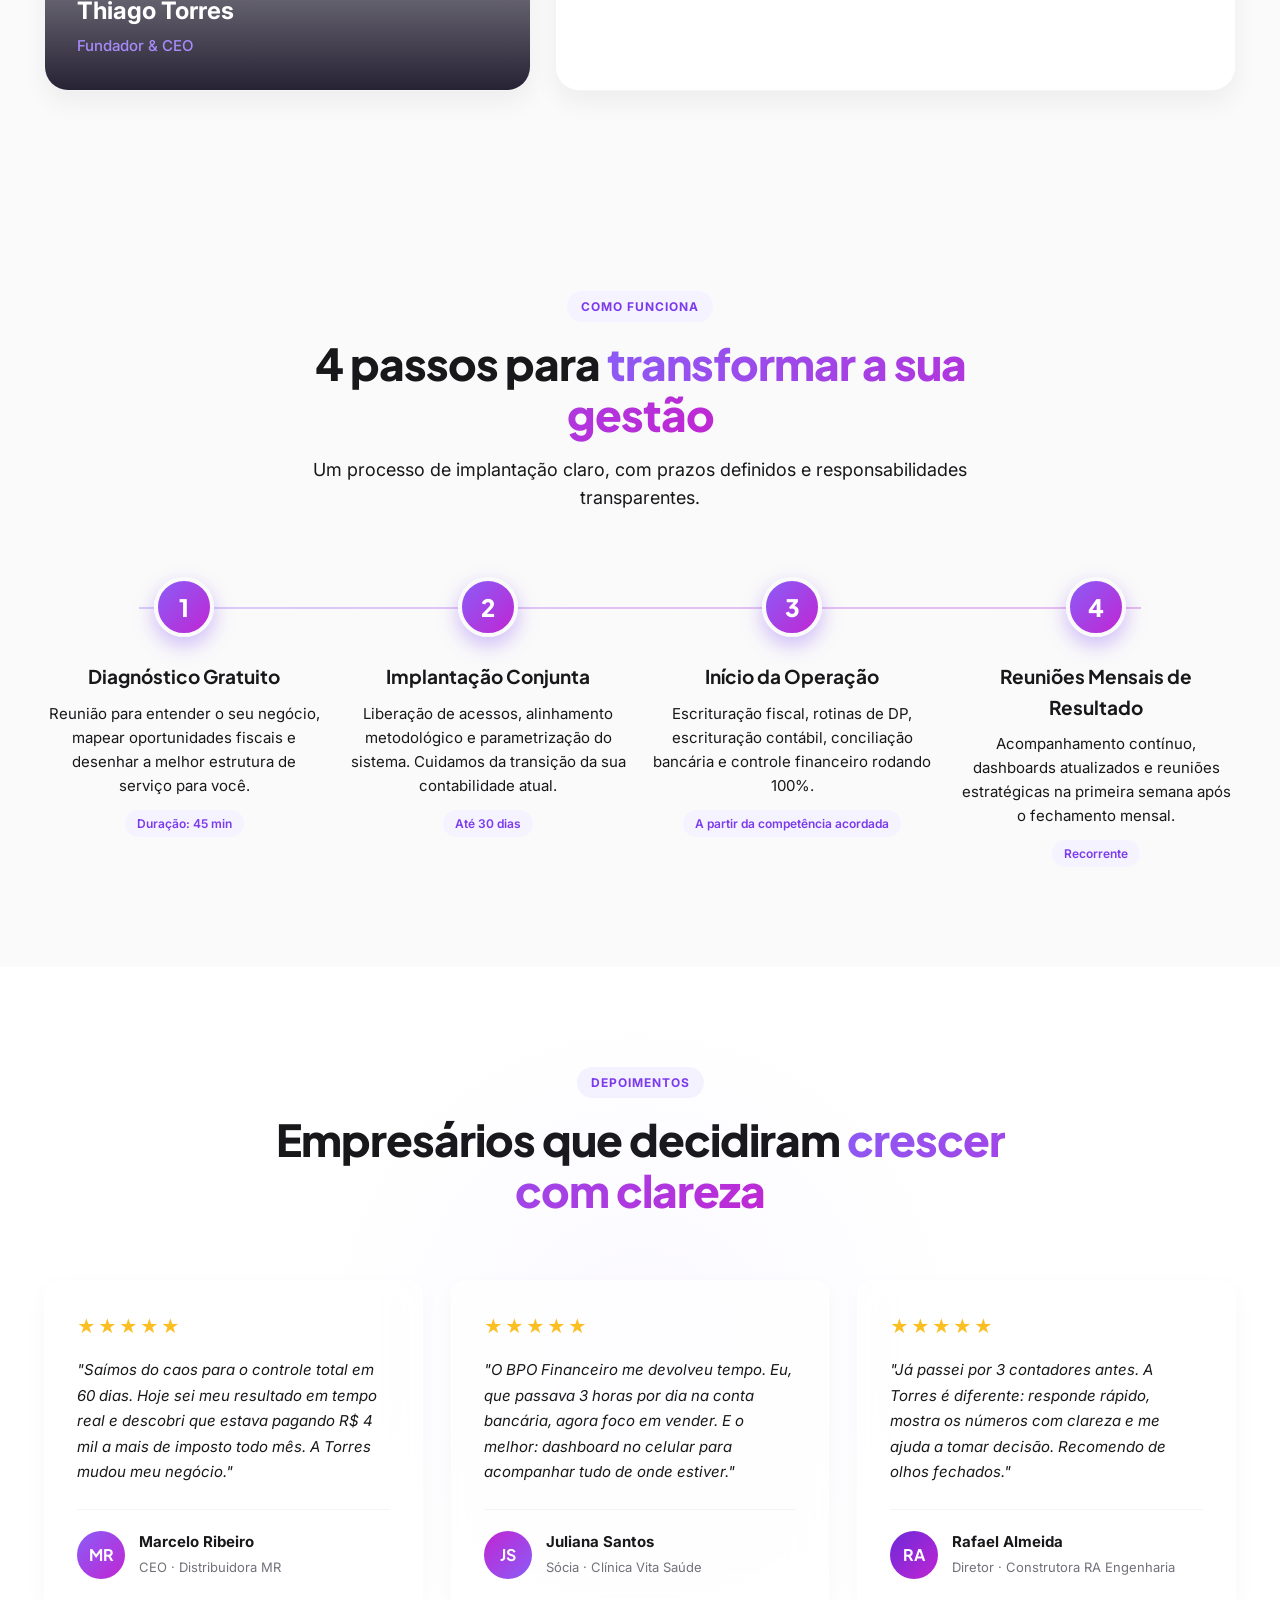
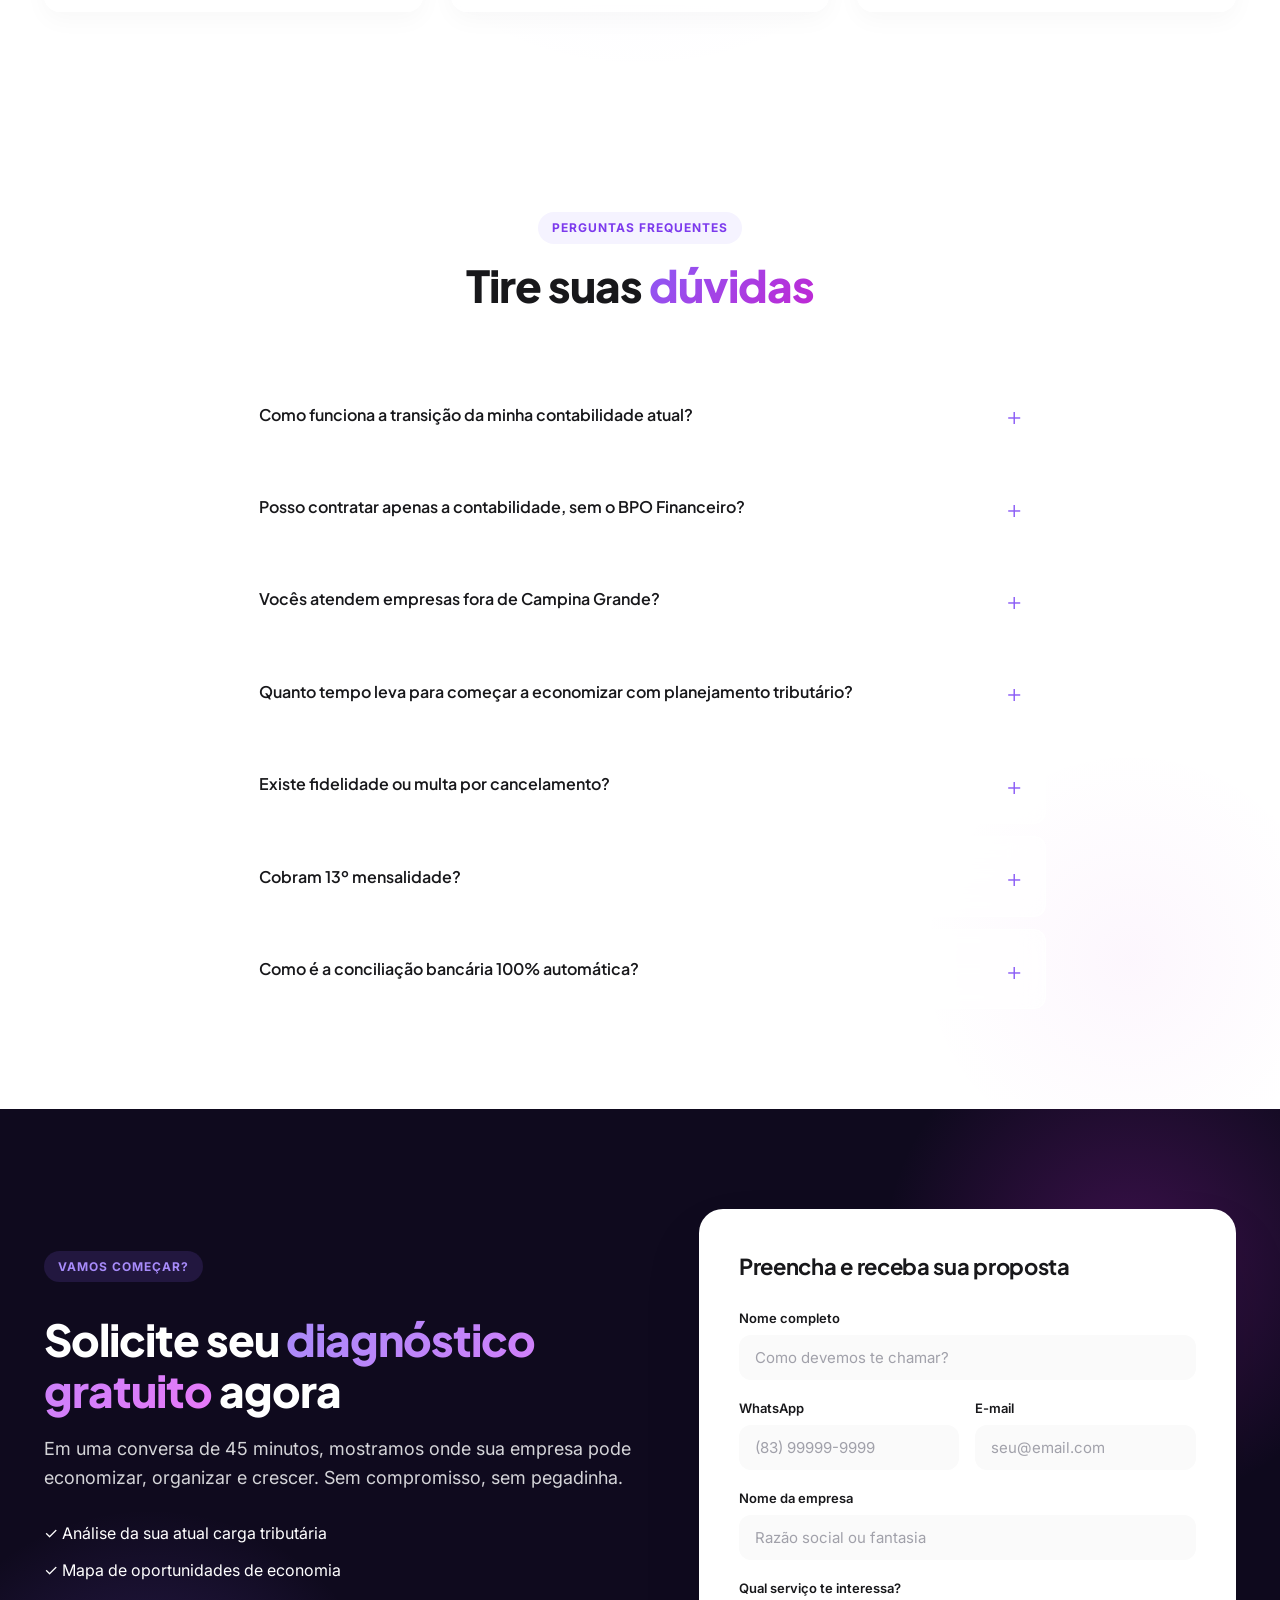
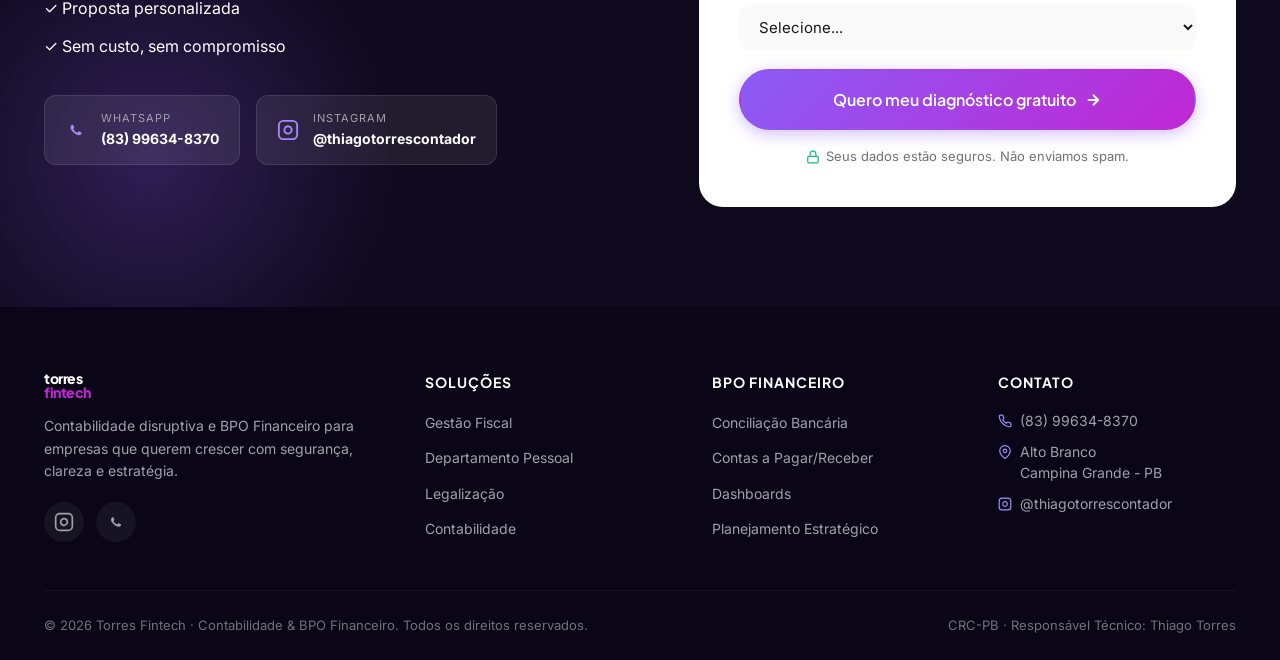
==== commit 7f07adc2: "atualizacao dos depoimentos para videos locais vertical MP4" ====
--- a/index.html
+++ b/index.html
@@ -264,26 +264,24 @@
                 <svg width="24" height="24" viewBox="0 0 24 24" fill="none" stroke="currentColor" stroke-width="2"><polyline points="15 18 9 12 15 6"></polyline></svg>
             </button>
             <div class="stories-scroll">
-                <!-- Para simplificar, vou colocar apenas 5 divs com a chamada do modal. 
-                     O usuário pode colocar IDs de vídeos reais. -->
-                <div class="story-card" onclick="openVideoModal('ScMzIvxBSi4')">
-                    <img src="https://img.youtube.com/vi/ScMzIvxBSi4/hqdefault.jpg" alt="Depoimento">
+                <div class="story-card" onclick="openVideoModal('fotos e vídeo/vídeos clientes/divoraripizzas.mp4', true)">
+                    <video src="fotos e vídeo/vídeos clientes/divoraripizzas.mp4" muted loop playsinline preload="metadata" style="width: 100%; height: 100%; object-fit: cover;"></video>
                     <div class="play-overlay"><svg viewBox="0 0 24 24" fill="currentColor"><path d="M8 5v14l11-7z"/></svg></div>
                 </div>
-                <div class="story-card" onclick="openVideoModal('ScMzIvxBSi4')">
-                    <img src="https://img.youtube.com/vi/ScMzIvxBSi4/hqdefault.jpg" alt="Depoimento">
+                <div class="story-card" onclick="openVideoModal('fotos e vídeo/vídeos clientes/pizzadovalente.mp4', true)">
+                    <video src="fotos e vídeo/vídeos clientes/pizzadovalente.mp4" muted loop playsinline preload="metadata" style="width: 100%; height: 100%; object-fit: cover;"></video>
                     <div class="play-overlay"><svg viewBox="0 0 24 24" fill="currentColor"><path d="M8 5v14l11-7z"/></svg></div>
                 </div>
-                <div class="story-card" onclick="openVideoModal('ScMzIvxBSi4')">
-                    <img src="https://img.youtube.com/vi/ScMzIvxBSi4/hqdefault.jpg" alt="Depoimento">
+                <div class="story-card" onclick="openVideoModal('fotos e vídeo/vídeos clientes/feedback_orgulho.mp4', true)">
+                    <video src="fotos e vídeo/vídeos clientes/feedback_orgulho.mp4" muted loop playsinline preload="metadata" style="width: 100%; height: 100%; object-fit: cover;"></video>
                     <div class="play-overlay"><svg viewBox="0 0 24 24" fill="currentColor"><path d="M8 5v14l11-7z"/></svg></div>
                 </div>
-                <div class="story-card" onclick="openVideoModal('ScMzIvxBSi4')">
-                    <img src="https://img.youtube.com/vi/ScMzIvxBSi4/hqdefault.jpg" alt="Depoimento">
+                <div class="story-card" onclick="openVideoModal('fotos e vídeo/vídeos clientes/case_sucesso_pizza.mp4', true)">
+                    <video src="fotos e vídeo/vídeos clientes/case_sucesso_pizza.mp4" muted loop playsinline preload="metadata" style="width: 100%; height: 100%; object-fit: cover;"></video>
                     <div class="play-overlay"><svg viewBox="0 0 24 24" fill="currentColor"><path d="M8 5v14l11-7z"/></svg></div>
                 </div>
-                <div class="story-card" onclick="openVideoModal('ScMzIvxBSi4')">
-                    <img src="https://img.youtube.com/vi/ScMzIvxBSi4/hqdefault.jpg" alt="Depoimento">
+                <div class="story-card" onclick="openVideoModal('fotos e vídeo/vídeos clientes/feedback_cliente_2021.mp4', true)">
+                    <video src="fotos e vídeo/vídeos clientes/feedback_cliente_2021.mp4" muted loop playsinline preload="metadata" style="width: 100%; height: 100%; object-fit: cover;"></video>
                     <div class="play-overlay"><svg viewBox="0 0 24 24" fill="currentColor"><path d="M8 5v14l11-7z"/></svg></div>
                 </div>
             </div>
@@ -869,7 +867,8 @@
         <div class="modal-content" onclick="event.stopPropagation()">
             <button class="modal-close" onclick="closeVideoModal()">&times;</button>
             <div class="modal-video-container">
-                <iframe id="modalIframe" src="" frameborder="0" allow="accelerometer; autoplay; clipboard-write; encrypted-media; gyroscope; picture-in-picture" allowfullscreen></iframe>
+                <iframe id="modalIframe" src="" frameborder="0" allow="accelerometer; autoplay; clipboard-write; encrypted-media; gyroscope; picture-in-picture" allowfullscreen style="display: none;"></iframe>
+                <video id="modalVideo" src="" controls autoplay playsinline style="display: none; width: 100%; height: 100%; object-fit: cover;"></video>
             </div>
         </div>
     </div>
--- a/video_modal.css
+++ b/video_modal.css
@@ -89,7 +89,8 @@
     overflow: hidden;
 }
 
-.modal-video-container iframe {
+.modal-video-container iframe,
+.modal-video-container video {
     position: absolute;
     top: 0;
     left: 0;
@@ -97,3 +98,12 @@
     height: 100%;
     border: 0;
 }
+
+/* Custom styling for vertical video modal */
+.video-modal.vertical-video .modal-content {
+    max-width: 380px; /* Perfect width for vertical mobile videos */
+}
+
+.video-modal.vertical-video .modal-video-container {
+    padding-bottom: 177.77%; /* 9:16 aspect ratio */
+}
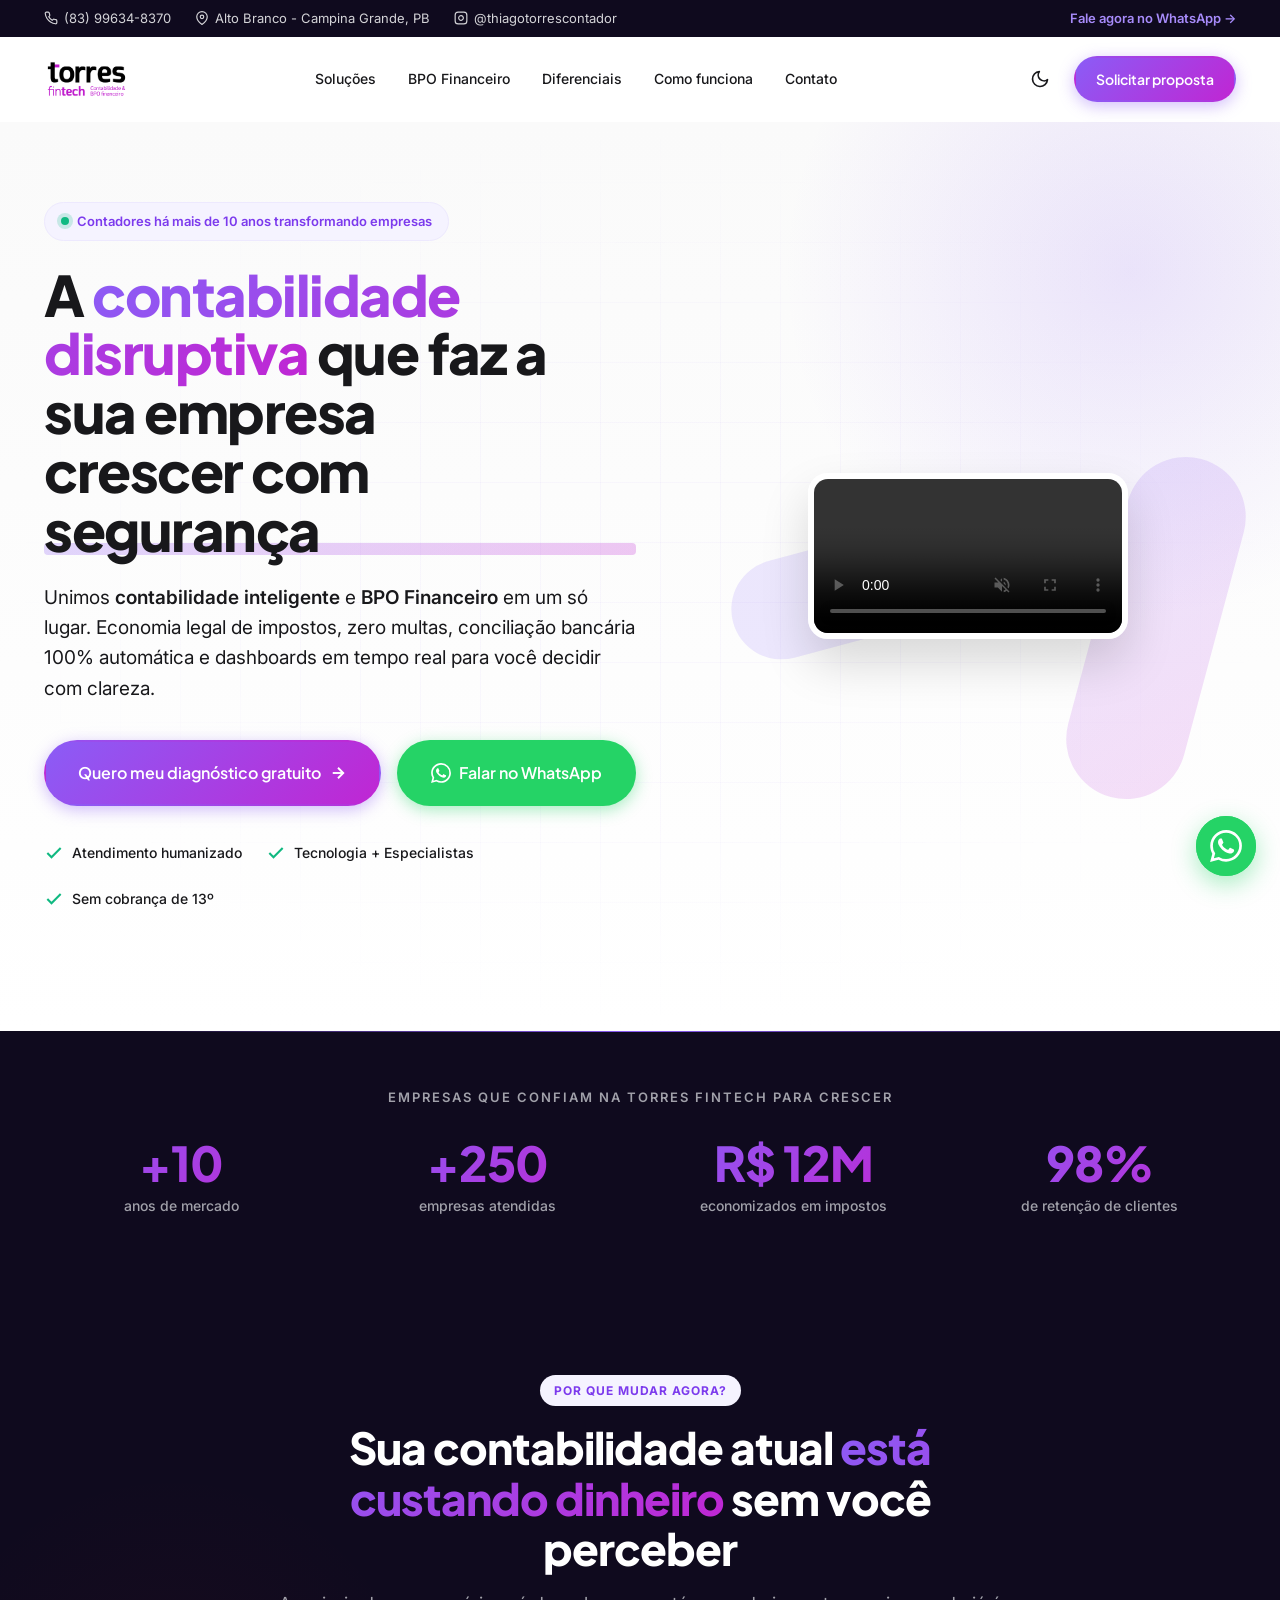
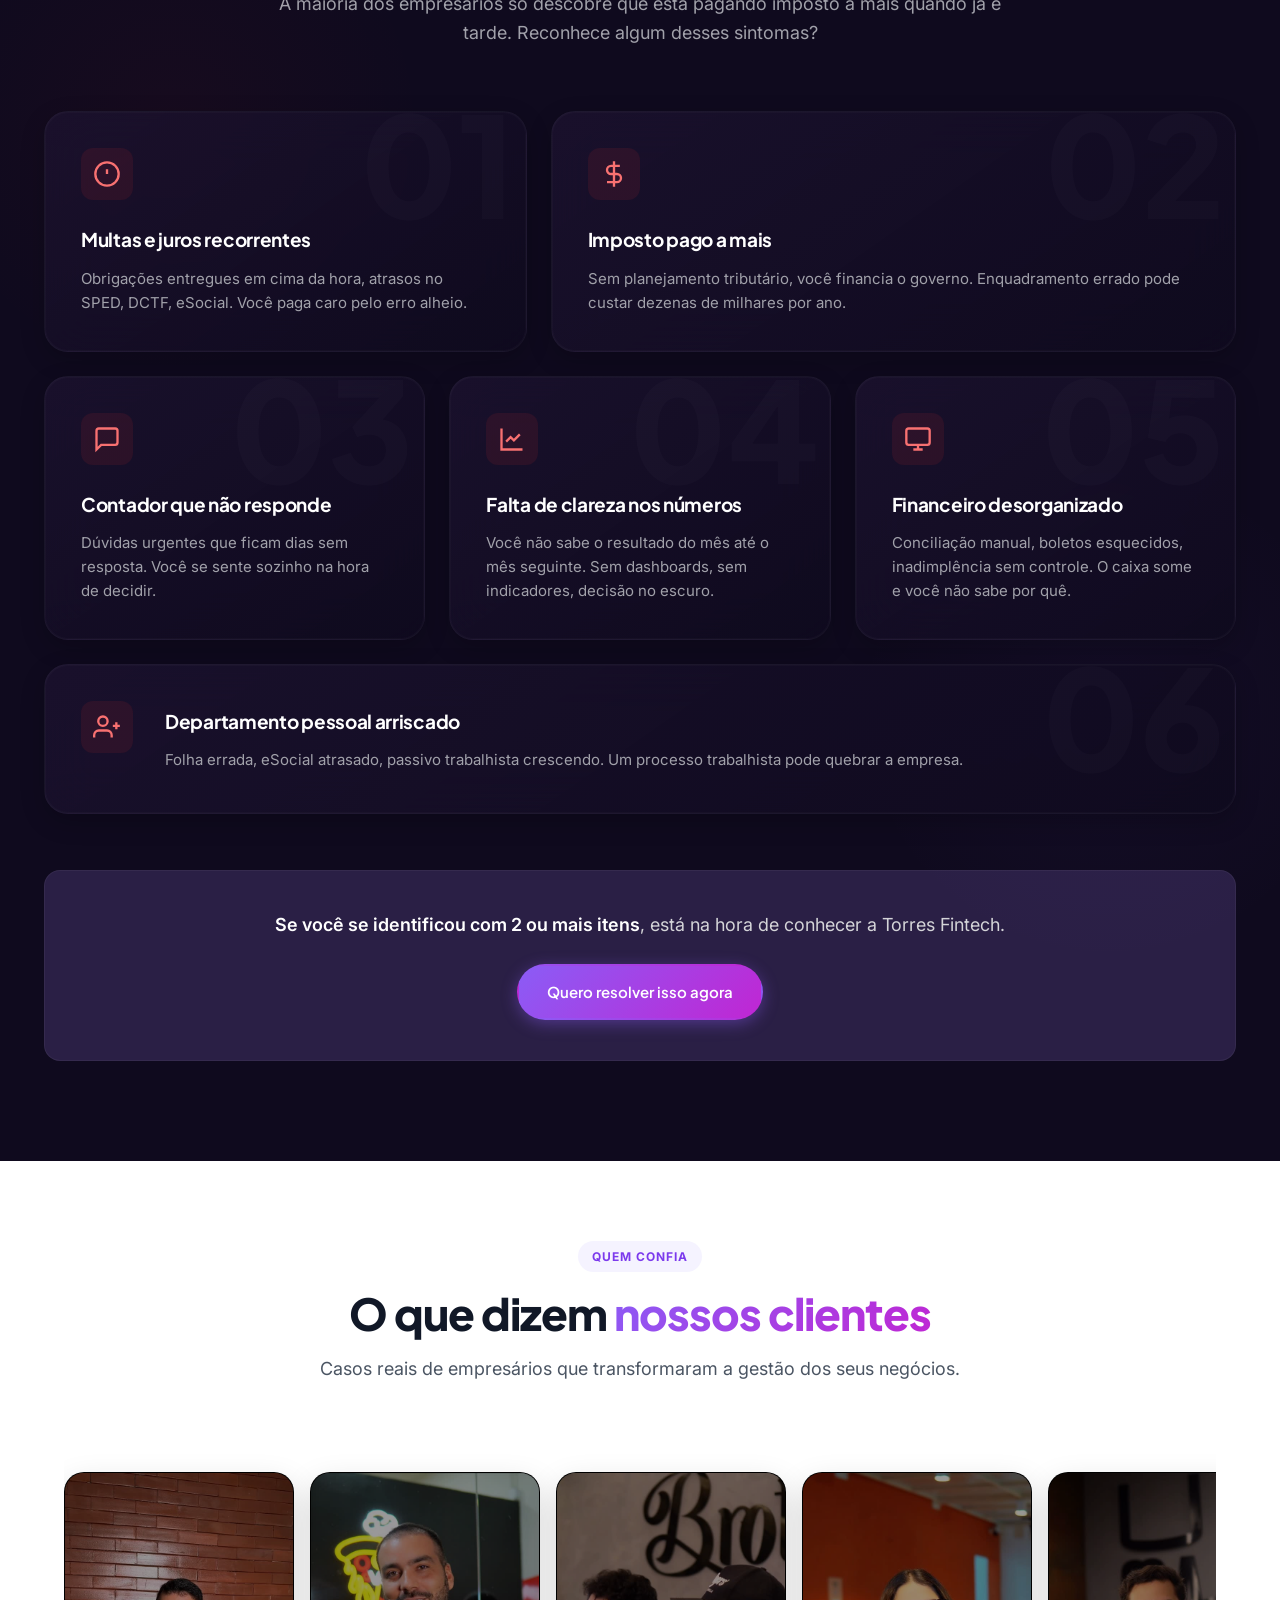
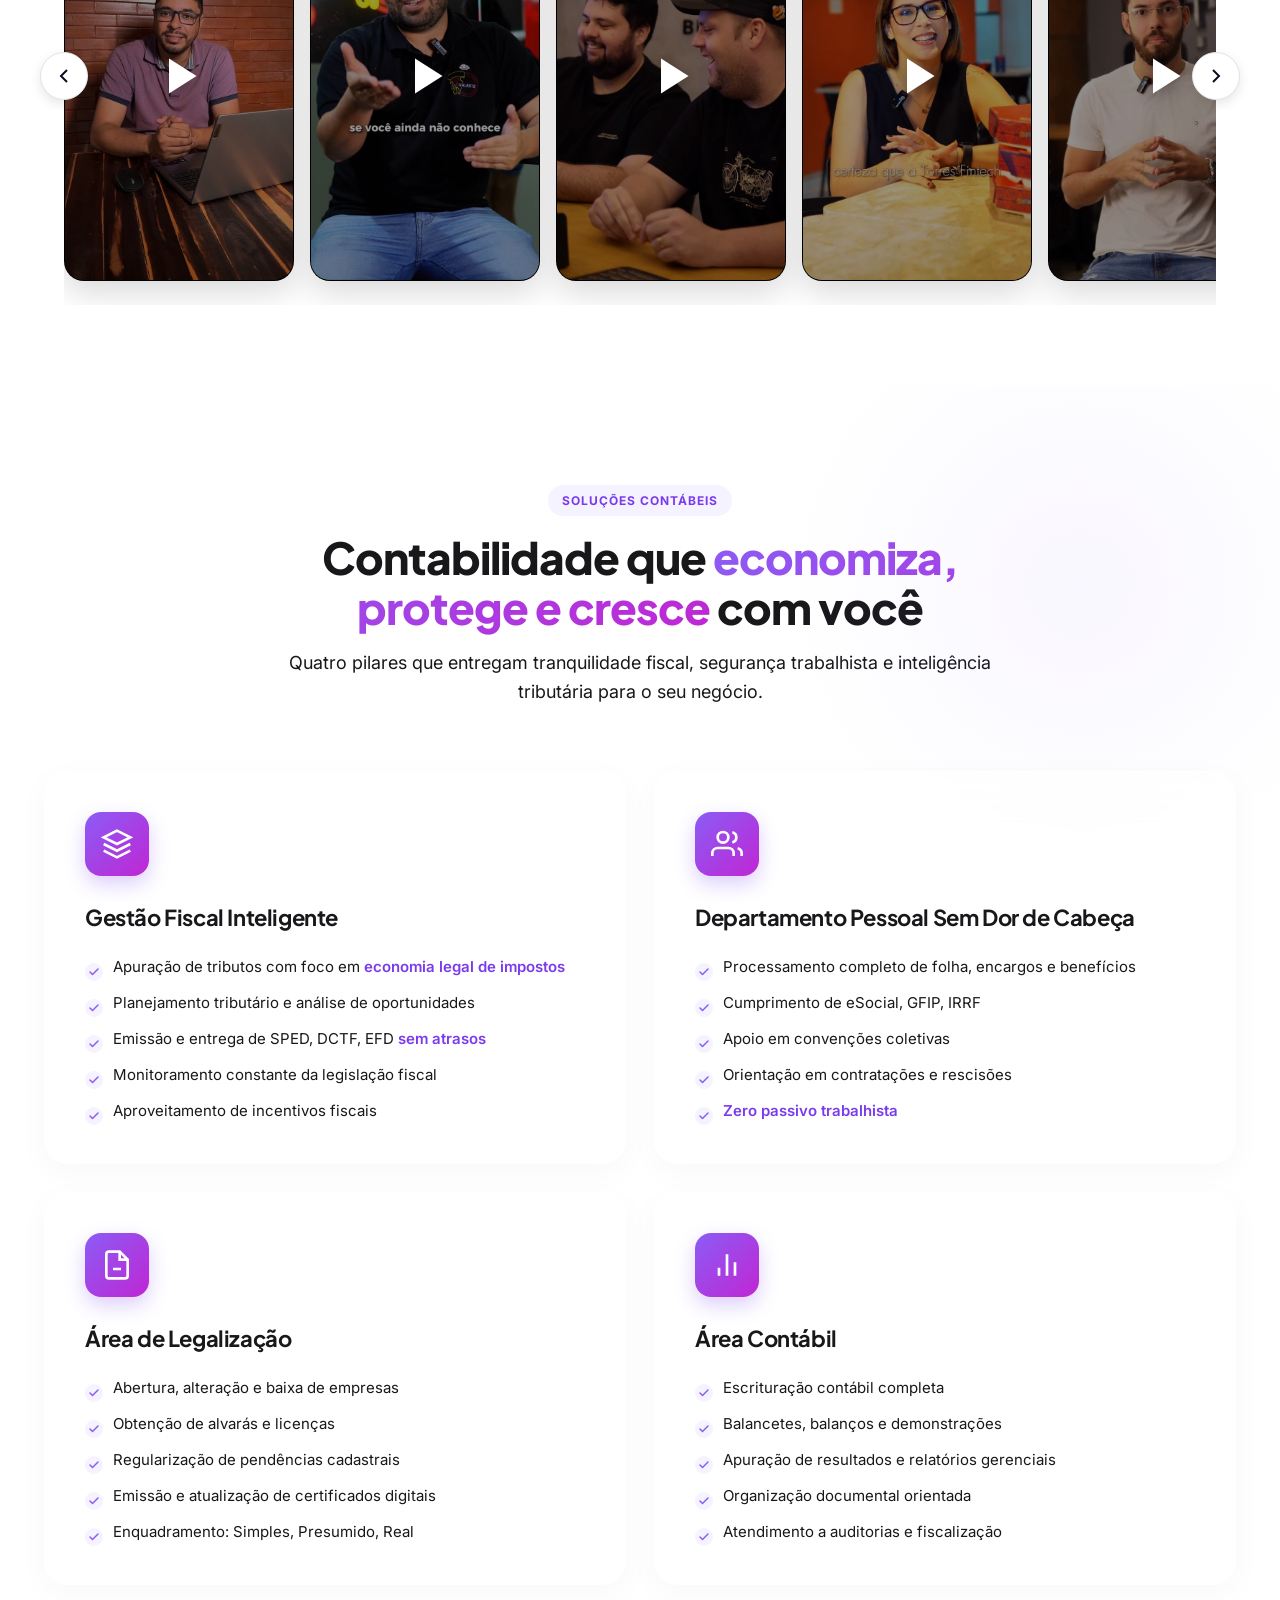
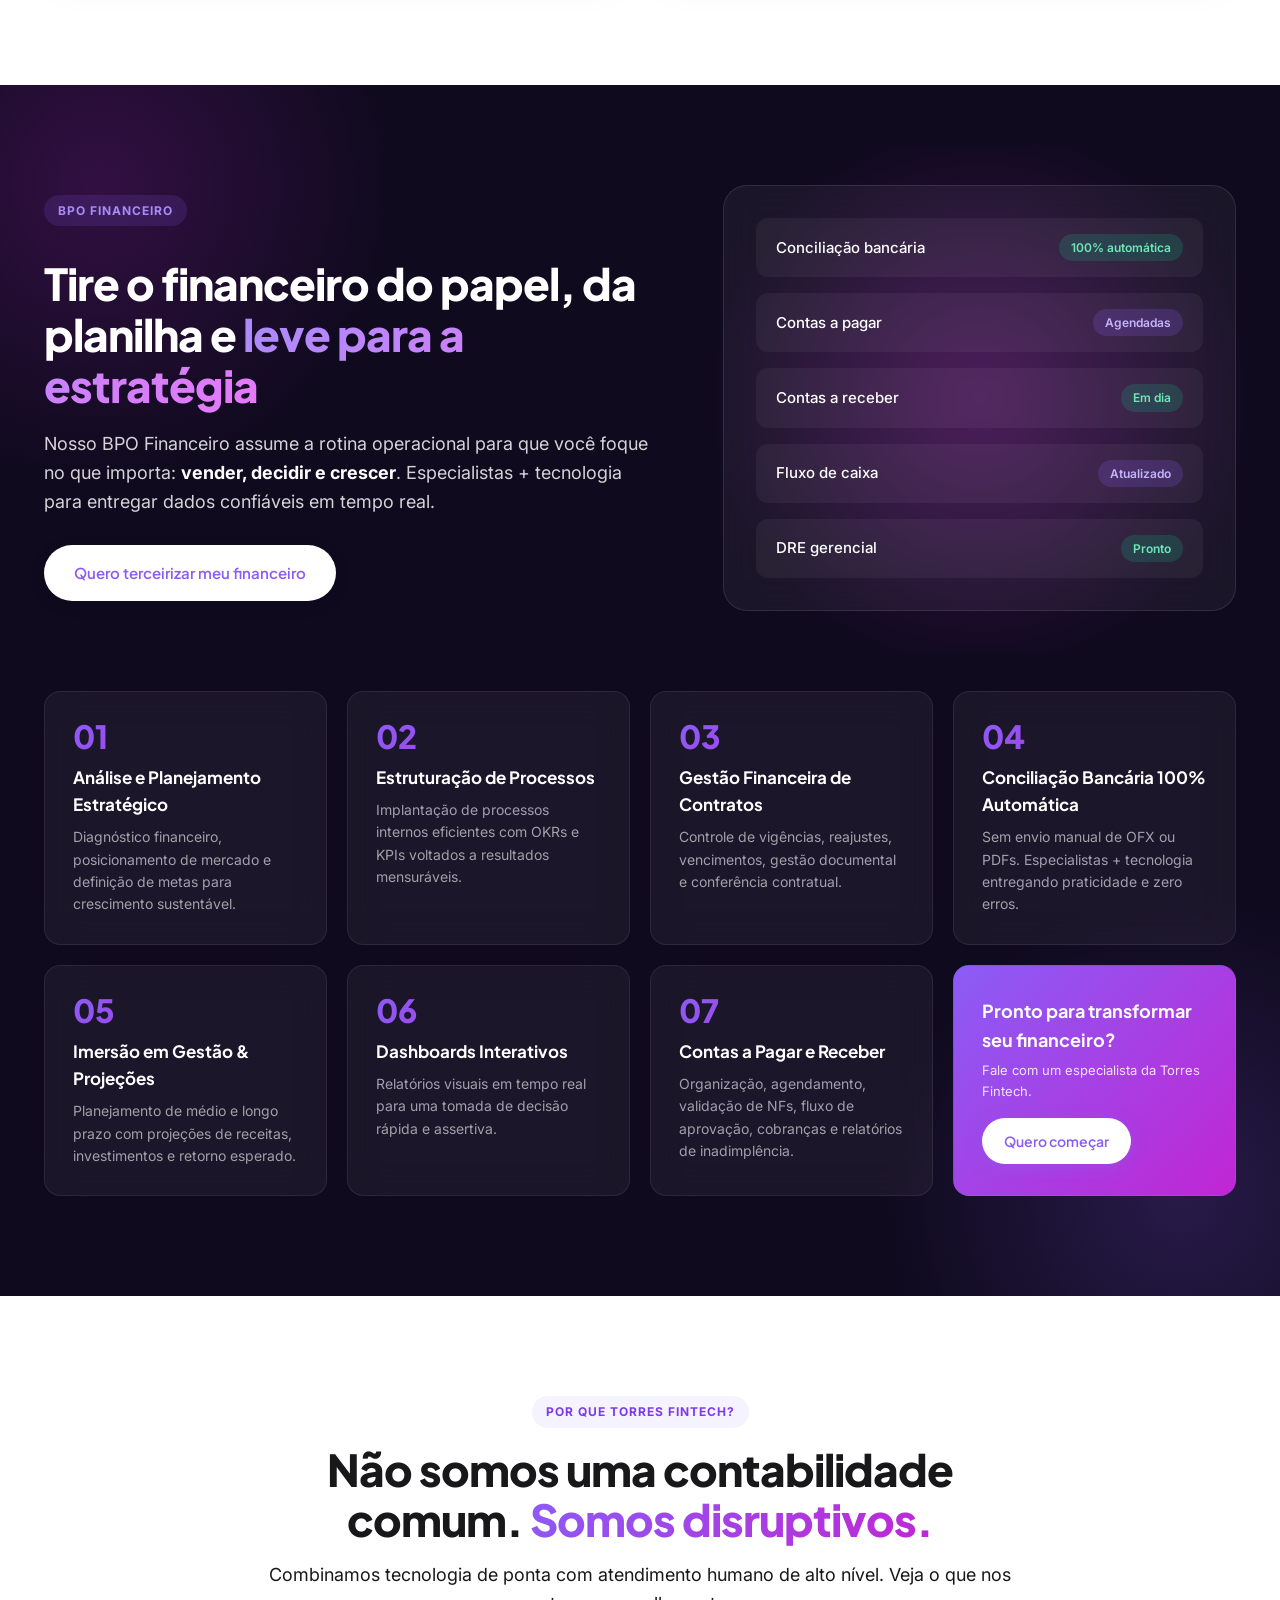
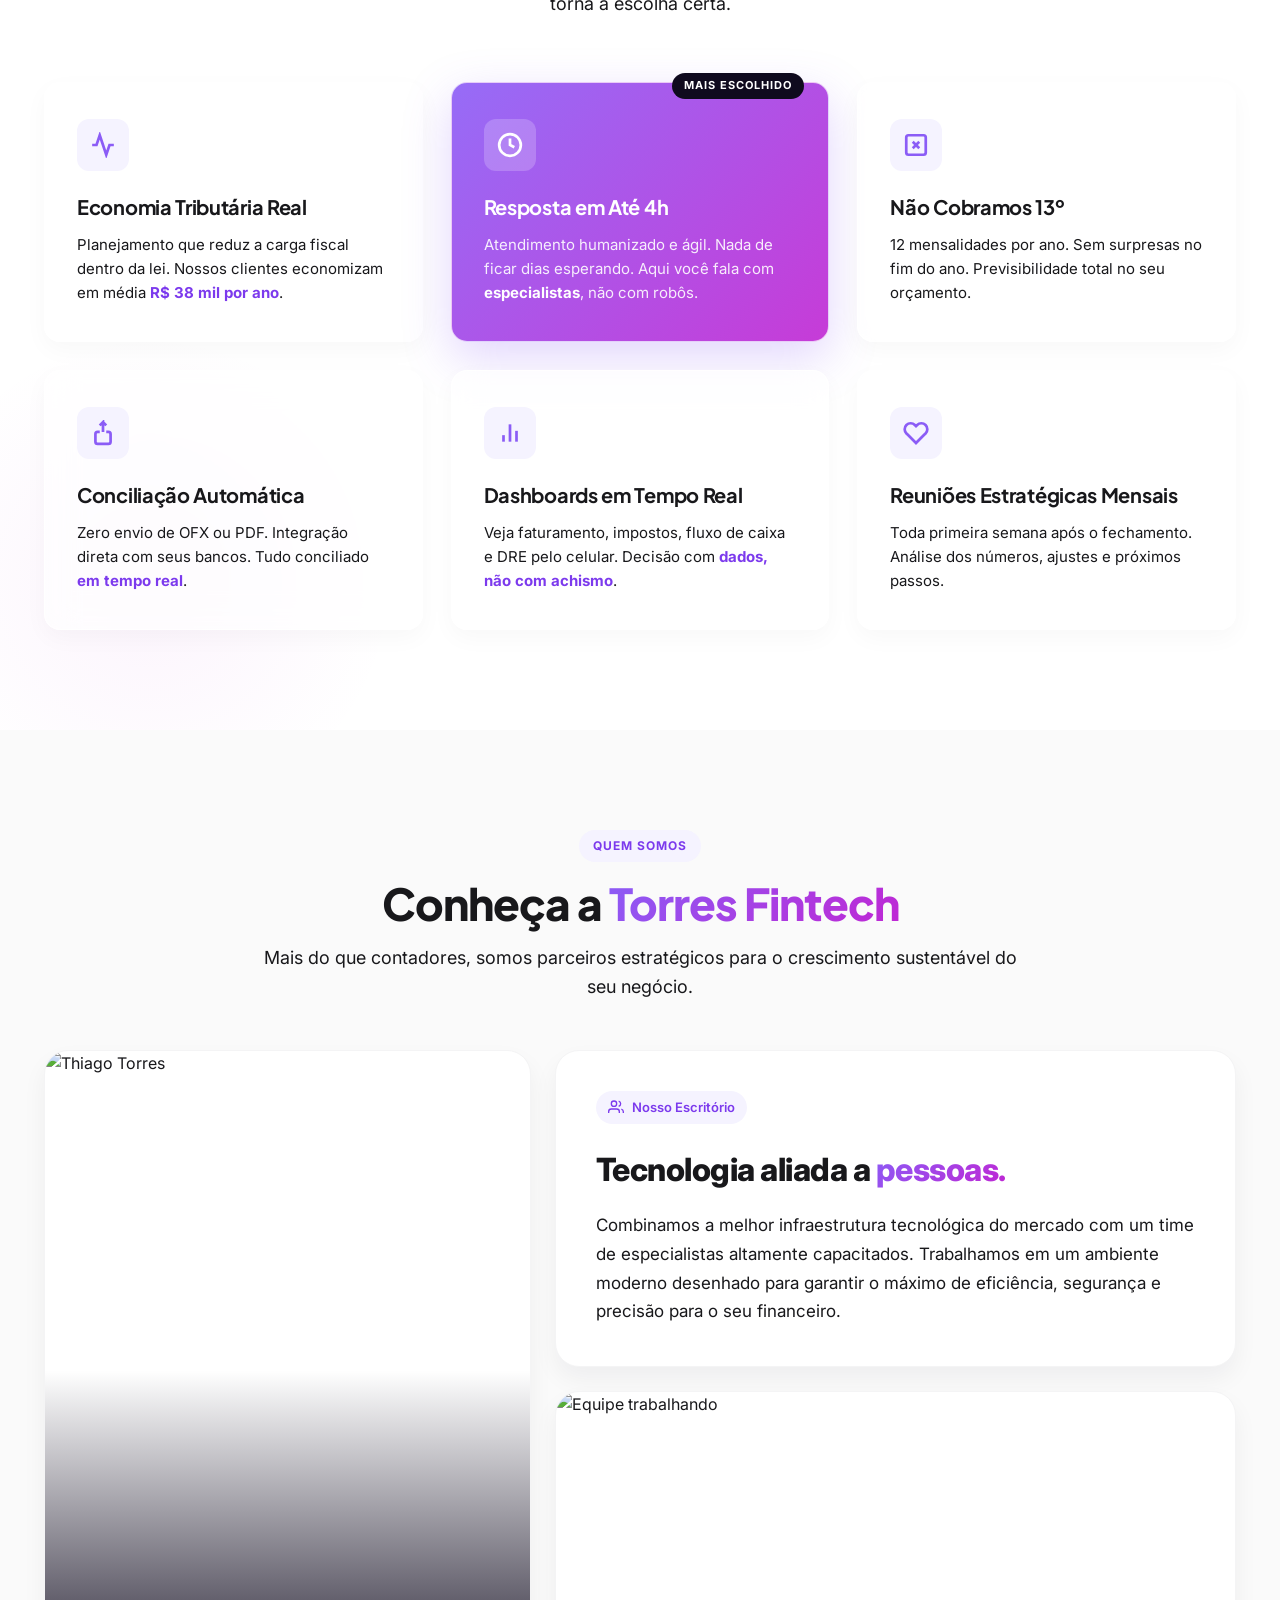
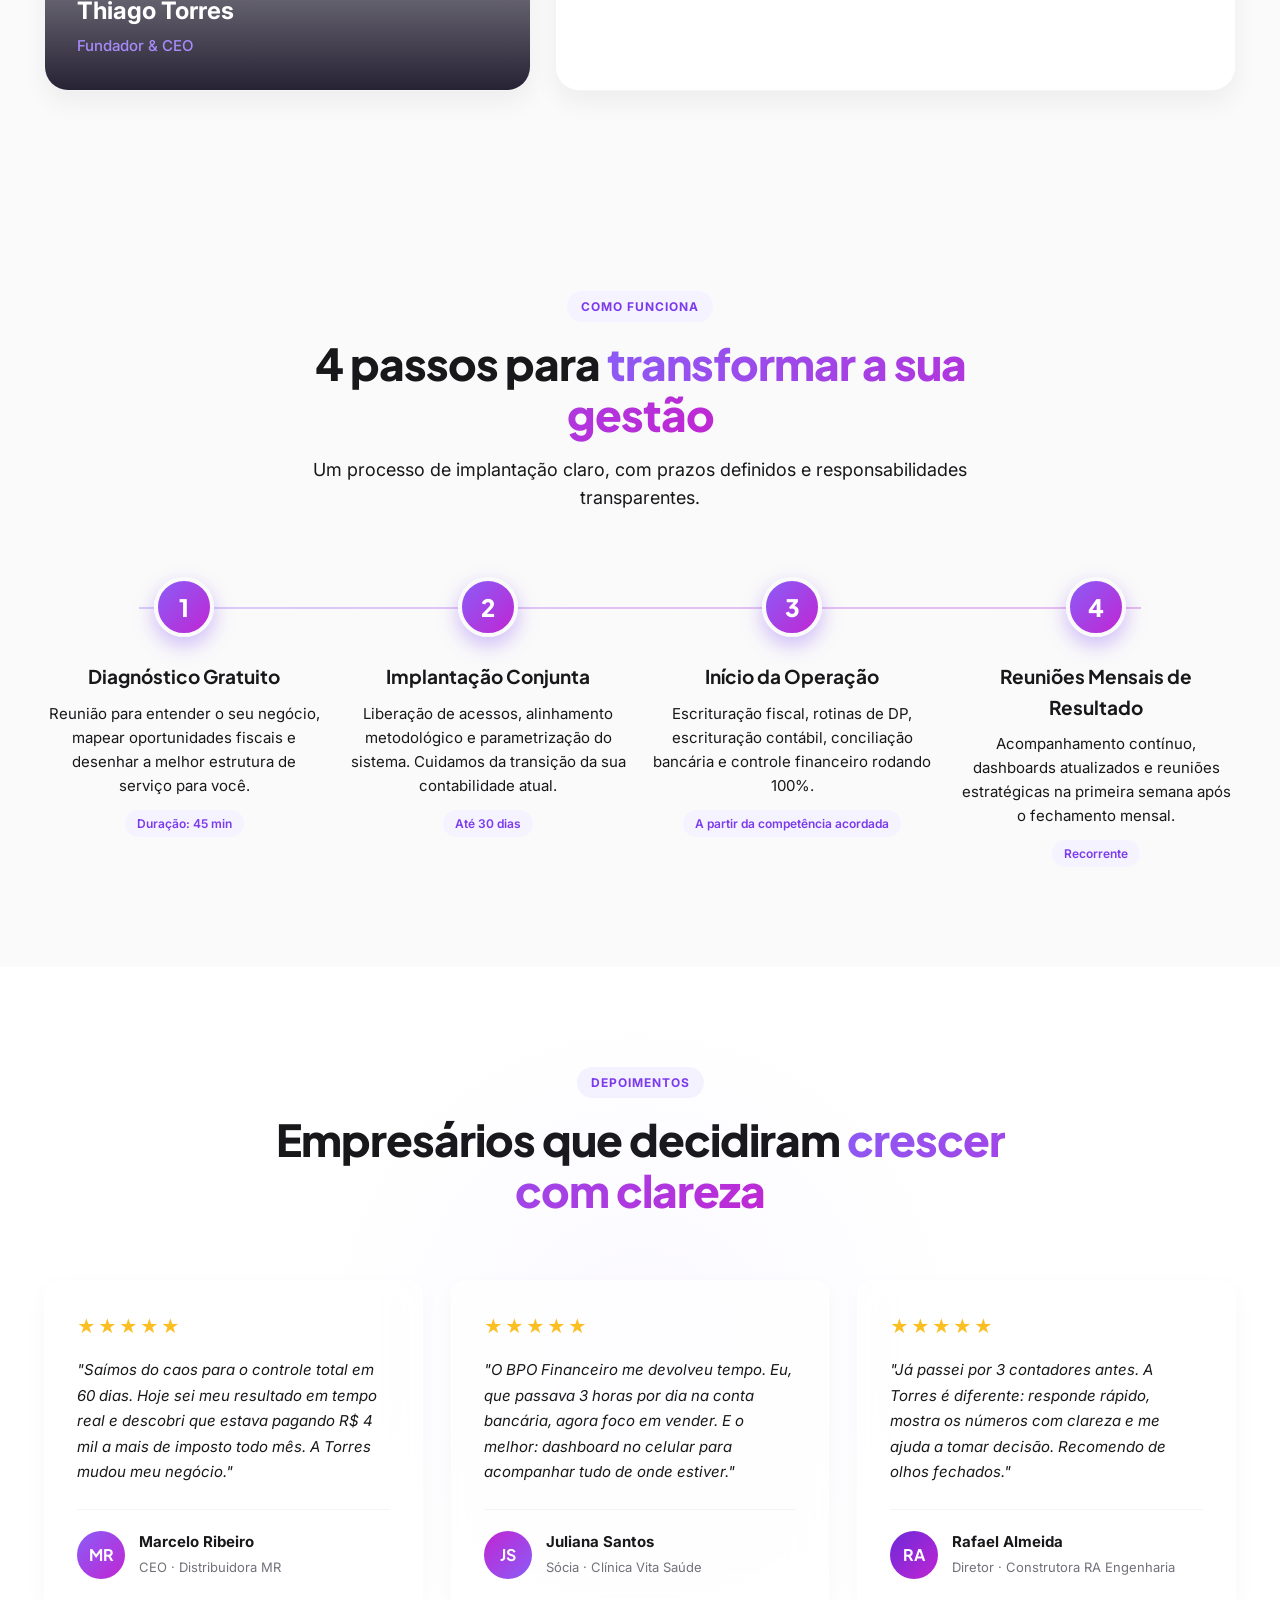
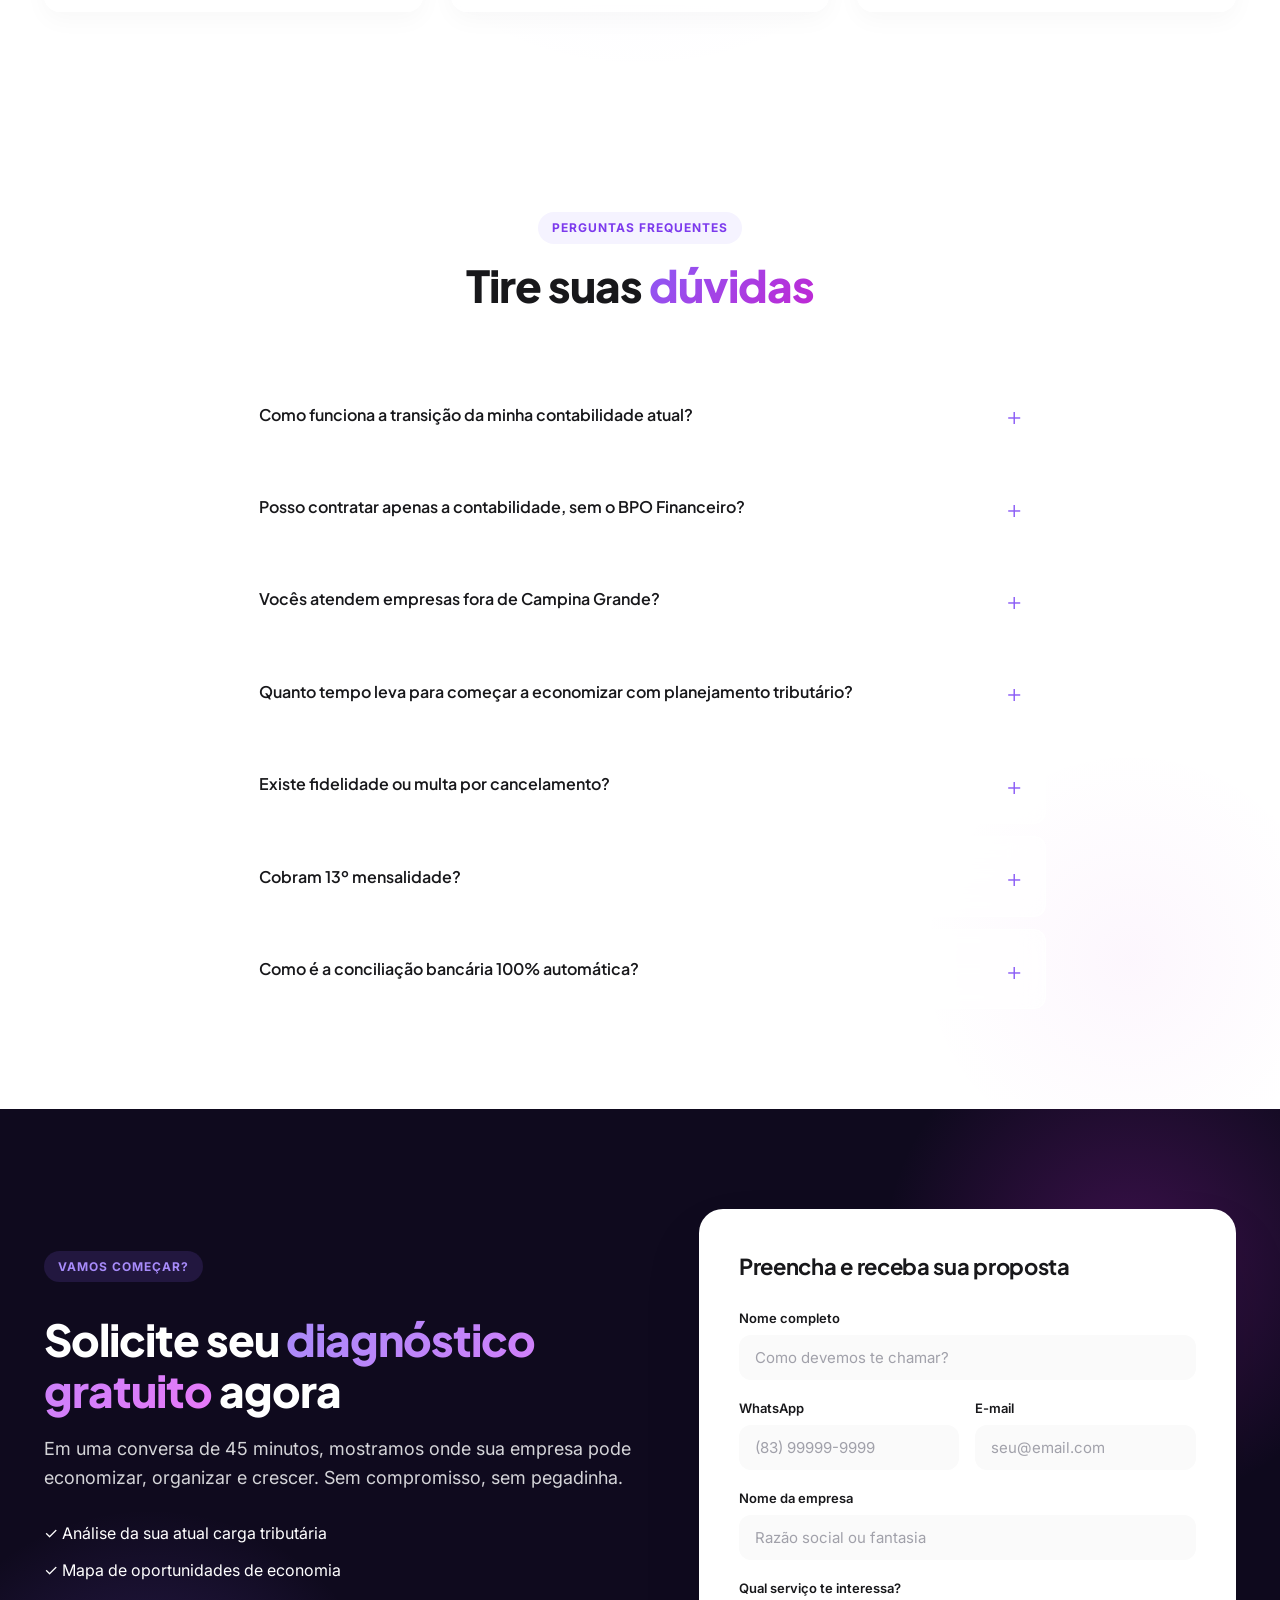
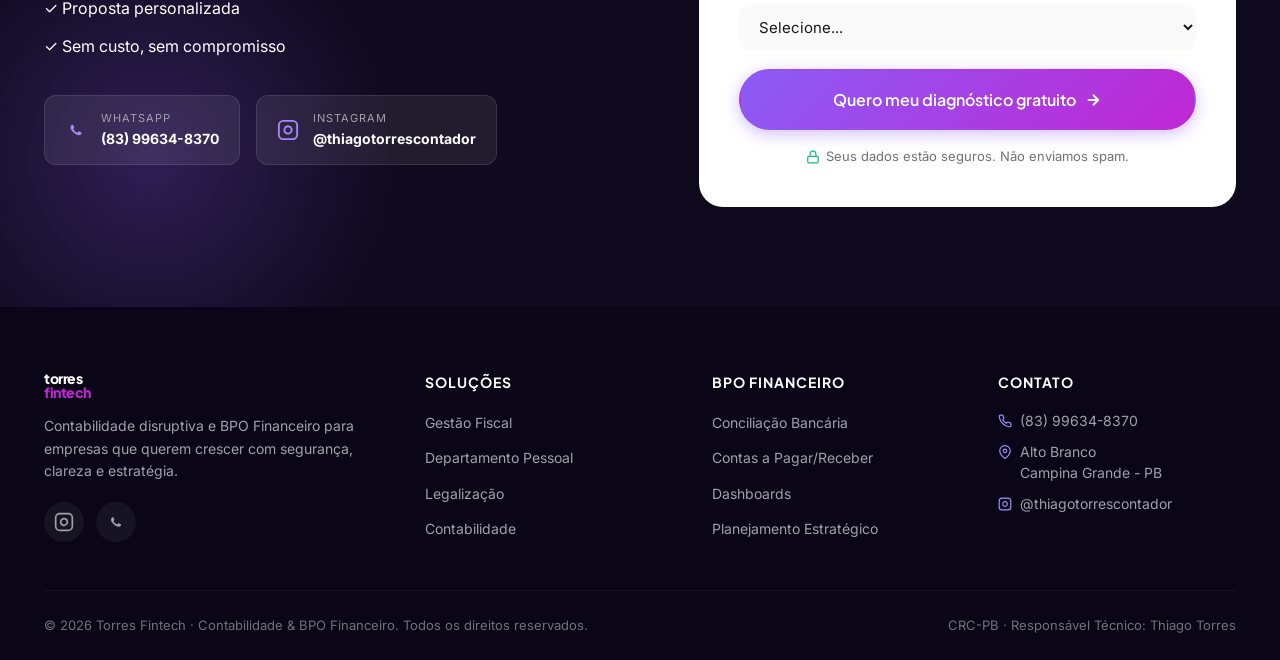
==== commit 7fe3d3b1: "fix: resolve black videos on load by removing auto currentTime pre-seeking and using native poster t" ====
--- a/index.html
+++ b/index.html
@@ -264,24 +264,24 @@
                 <svg width="24" height="24" viewBox="0 0 24 24" fill="none" stroke="currentColor" stroke-width="2"><polyline points="15 18 9 12 15 6"></polyline></svg>
             </button>
             <div class="stories-scroll">
-                <div class="story-card" onclick="openVideoModal('fotos e vídeo/vídeos clientes/divoraripizzas.mp4', true)">
-                    <video src="fotos e vídeo/vídeos clientes/divoraripizzas.mp4" muted loop playsinline preload="metadata" style="width: 100%; height: 100%; object-fit: cover;"></video>
+                <div class="story-card" onclick="openVideoModal('DMOmaD5v1w-', true)">
+                    <video src="fotos_e_videos/videos_clientes/divoraripizzas.mp4" poster="fotos_e_videos/thumb/thumb_divorari.jpg" muted loop playsinline preload="auto" style="width: 100%; height: 100%; object-fit: cover;"></video>
                     <div class="play-overlay"><svg viewBox="0 0 24 24" fill="currentColor"><path d="M8 5v14l11-7z"/></svg></div>
                 </div>
-                <div class="story-card" onclick="openVideoModal('fotos e vídeo/vídeos clientes/pizzadovalente.mp4', true)">
-                    <video src="fotos e vídeo/vídeos clientes/pizzadovalente.mp4" muted loop playsinline preload="metadata" style="width: 100%; height: 100%; object-fit: cover;"></video>
+                <div class="story-card" onclick="openVideoModal('DOoRv5REZLV', true)">
+                    <video src="fotos_e_videos/videos_clientes/pizzadovalente.mp4" poster="fotos_e_videos/thumb/thumb_valente.jpg" muted loop playsinline preload="auto" style="width: 100%; height: 100%; object-fit: cover;"></video>
                     <div class="play-overlay"><svg viewBox="0 0 24 24" fill="currentColor"><path d="M8 5v14l11-7z"/></svg></div>
                 </div>
-                <div class="story-card" onclick="openVideoModal('fotos e vídeo/vídeos clientes/feedback_orgulho.mp4', true)">
-                    <video src="fotos e vídeo/vídeos clientes/feedback_orgulho.mp4" muted loop playsinline preload="metadata" style="width: 100%; height: 100%; object-fit: cover;"></video>
+                <div class="story-card" onclick="openVideoModal('DMpta29sPpw', true)">
+                    <video src="fotos_e_videos/videos_clientes/feedback_orgulho.mp4" poster="fotos_e_videos/thumb/thumb_orgulho.jpg" muted loop playsinline preload="auto" style="width: 100%; height: 100%; object-fit: cover;"></video>
                     <div class="play-overlay"><svg viewBox="0 0 24 24" fill="currentColor"><path d="M8 5v14l11-7z"/></svg></div>
                 </div>
-                <div class="story-card" onclick="openVideoModal('fotos e vídeo/vídeos clientes/case_sucesso_pizza.mp4', true)">
-                    <video src="fotos e vídeo/vídeos clientes/case_sucesso_pizza.mp4" muted loop playsinline preload="metadata" style="width: 100%; height: 100%; object-fit: cover;"></video>
+                <div class="story-card" onclick="openVideoModal('DM0ufcZPNdv', true)">
+                    <video src="fotos_e_videos/videos_clientes/case_sucesso_pizza.mp4" poster="fotos_e_videos/thumb/thumb_case_pizza.jpg" muted loop playsinline preload="auto" style="width: 100%; height: 100%; object-fit: cover;"></video>
                     <div class="play-overlay"><svg viewBox="0 0 24 24" fill="currentColor"><path d="M8 5v14l11-7z"/></svg></div>
                 </div>
-                <div class="story-card" onclick="openVideoModal('fotos e vídeo/vídeos clientes/feedback_cliente_2021.mp4', true)">
-                    <video src="fotos e vídeo/vídeos clientes/feedback_cliente_2021.mp4" muted loop playsinline preload="metadata" style="width: 100%; height: 100%; object-fit: cover;"></video>
+                <div class="story-card" onclick="openVideoModal('DNEW3TIP1d2', true)">
+                    <video src="fotos_e_videos/videos_clientes/feedback_cliente_2021.mp4" poster="fotos_e_videos/thumb/thumb_cliente_2021.jpg" muted loop playsinline preload="auto" style="width: 100%; height: 100%; object-fit: cover;"></video>
                     <div class="play-overlay"><svg viewBox="0 0 24 24" fill="currentColor"><path d="M8 5v14l11-7z"/></svg></div>
                 </div>
             </div>
